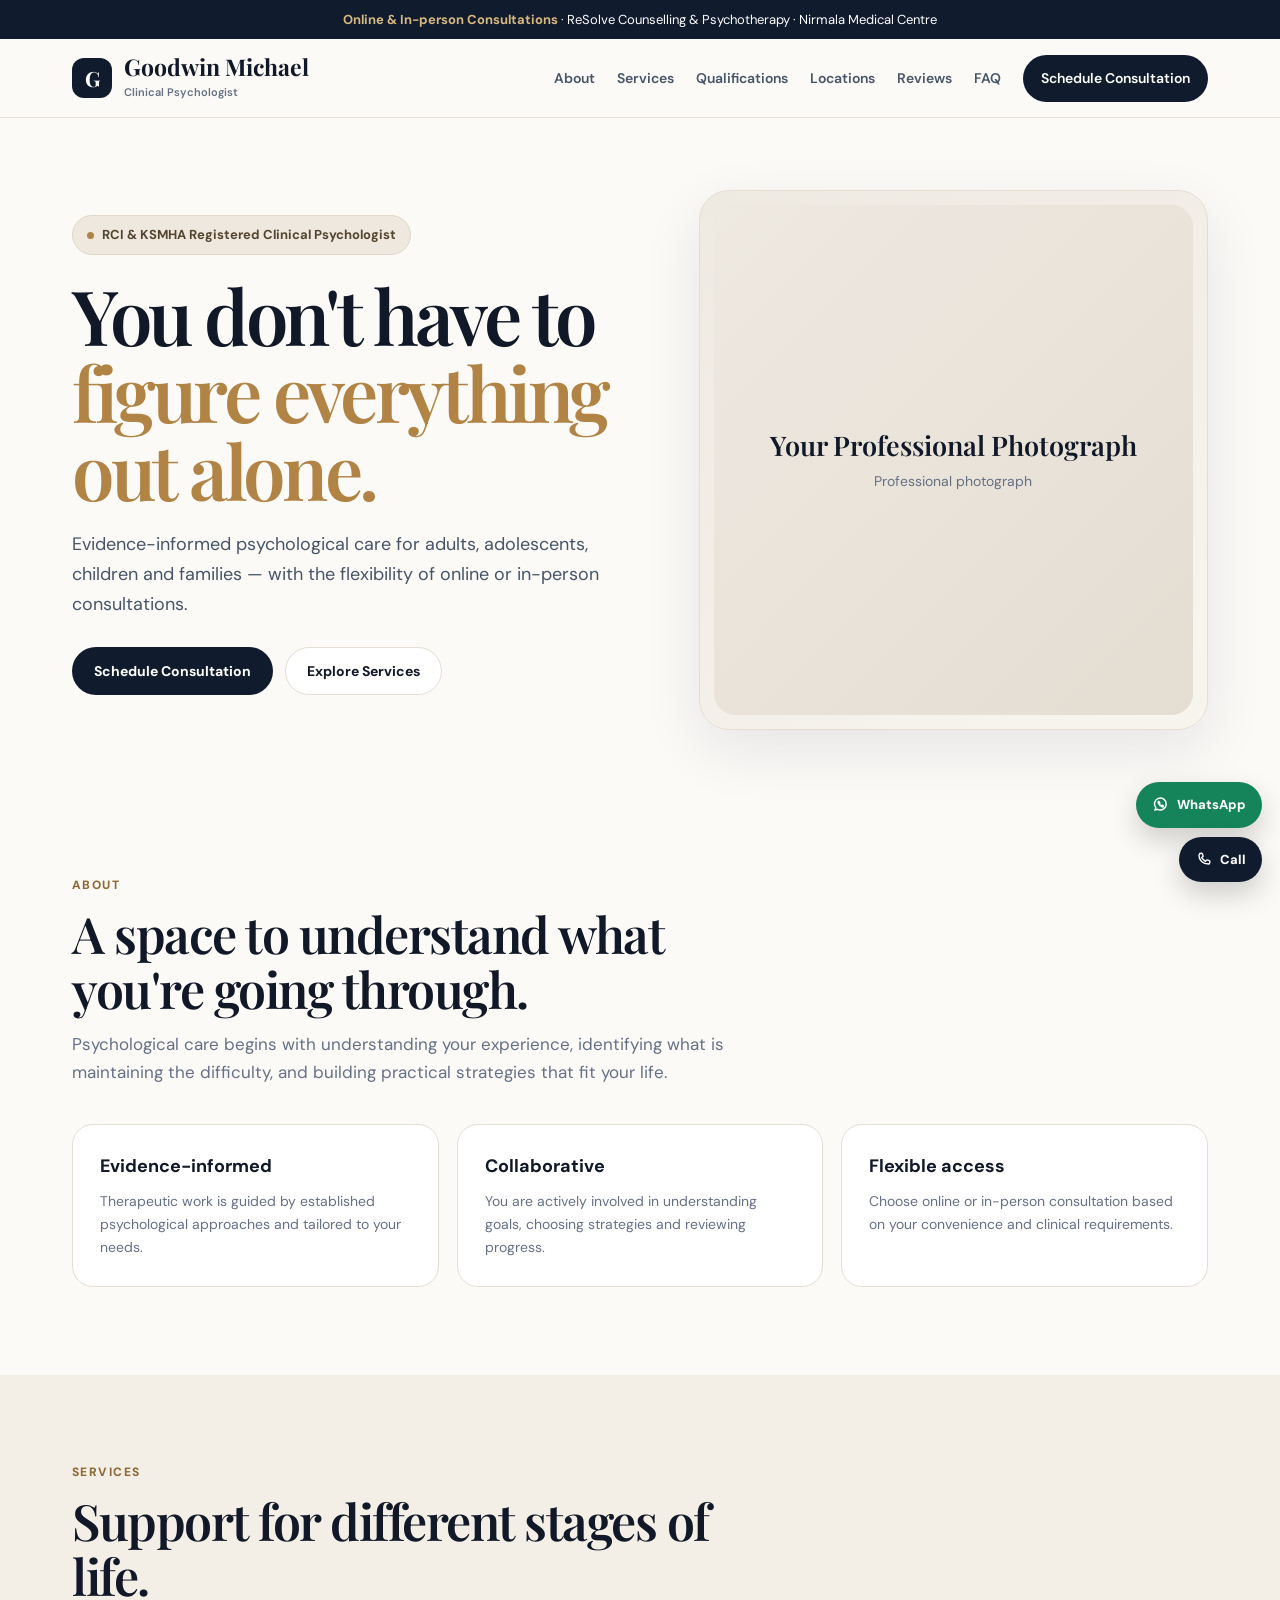
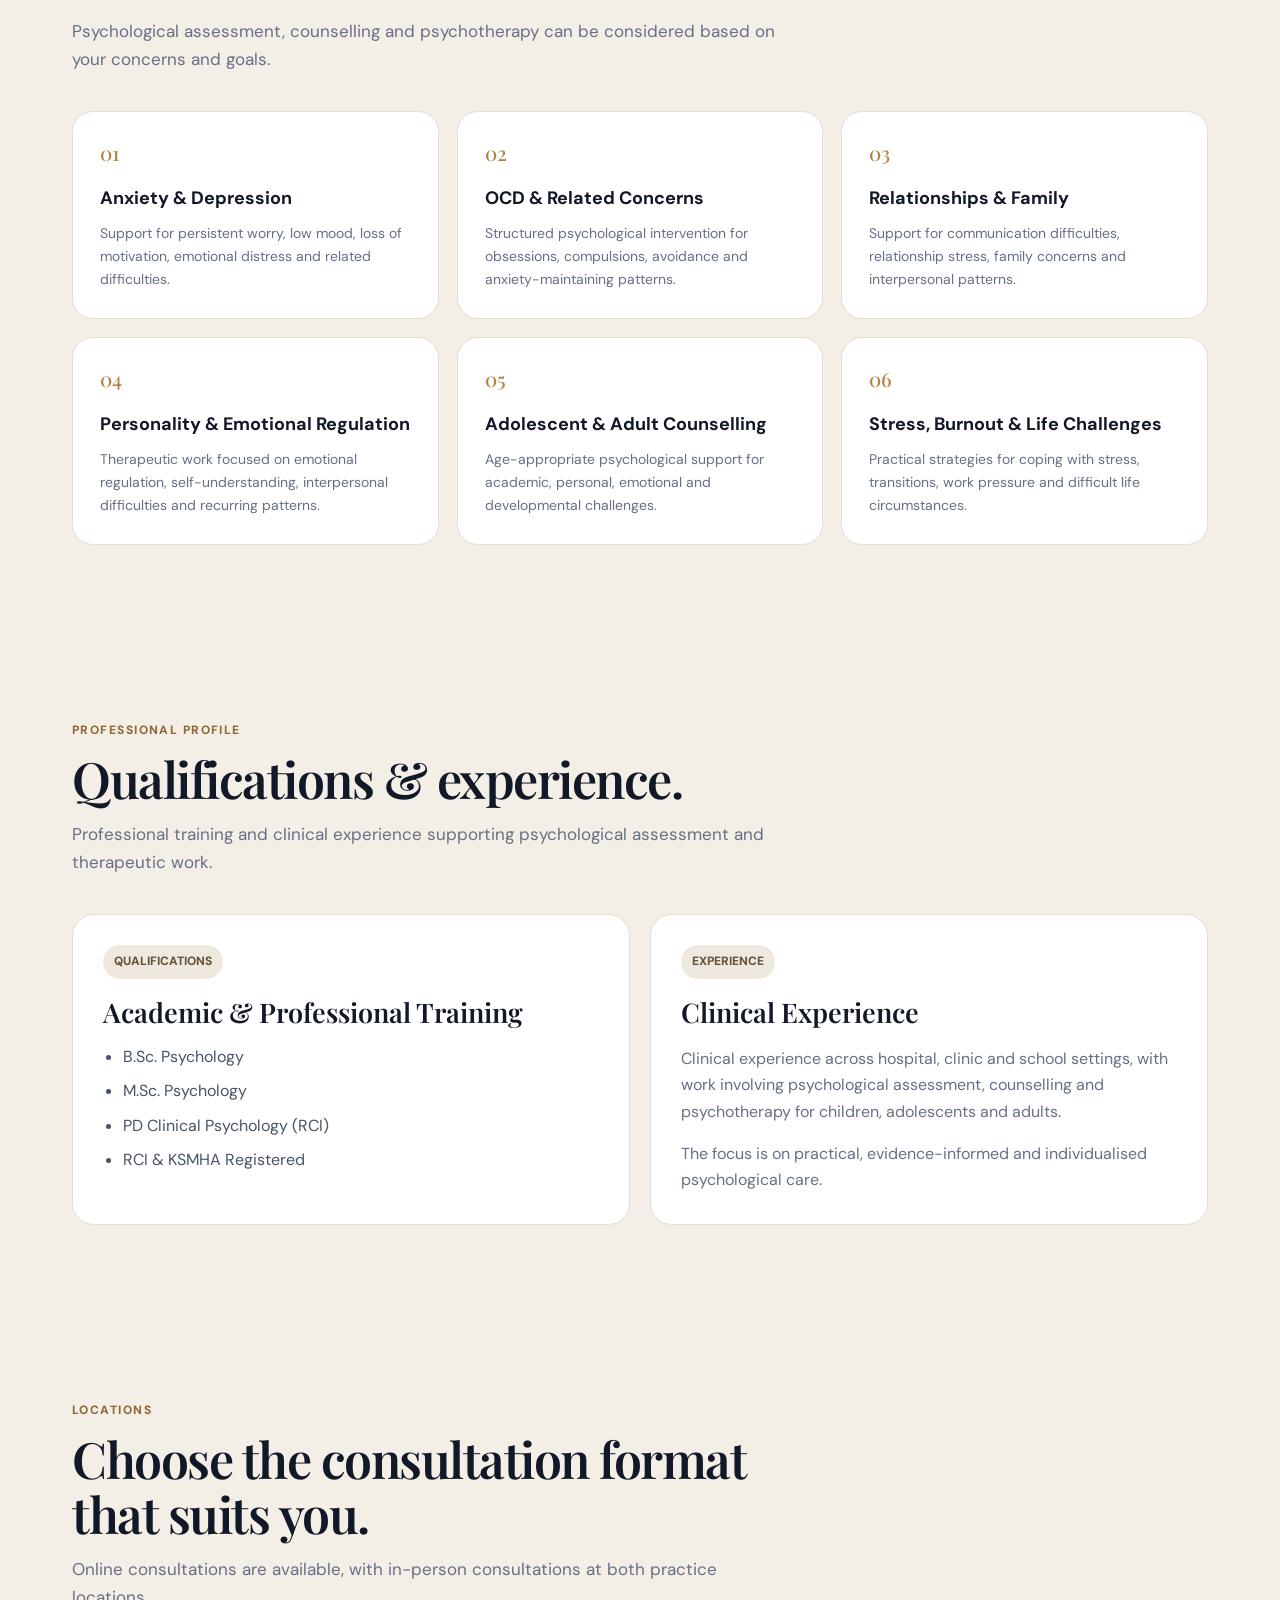
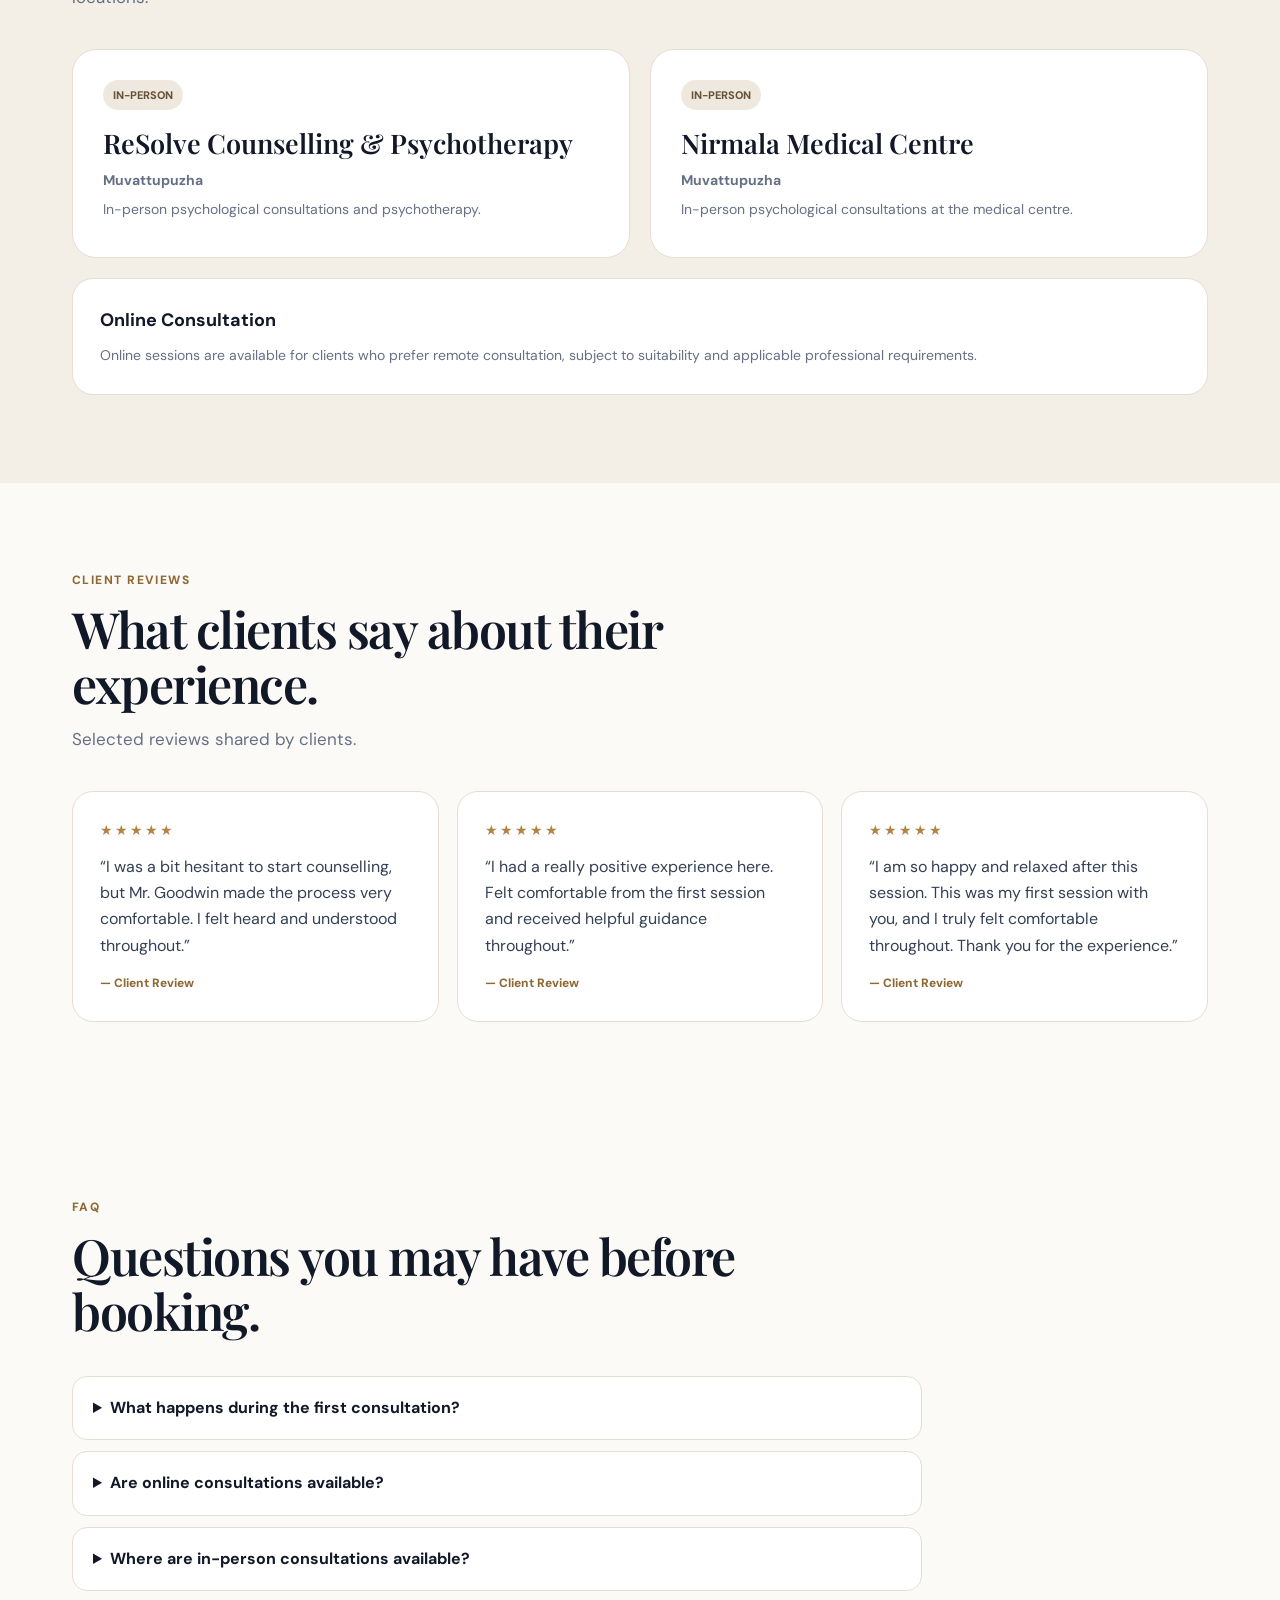
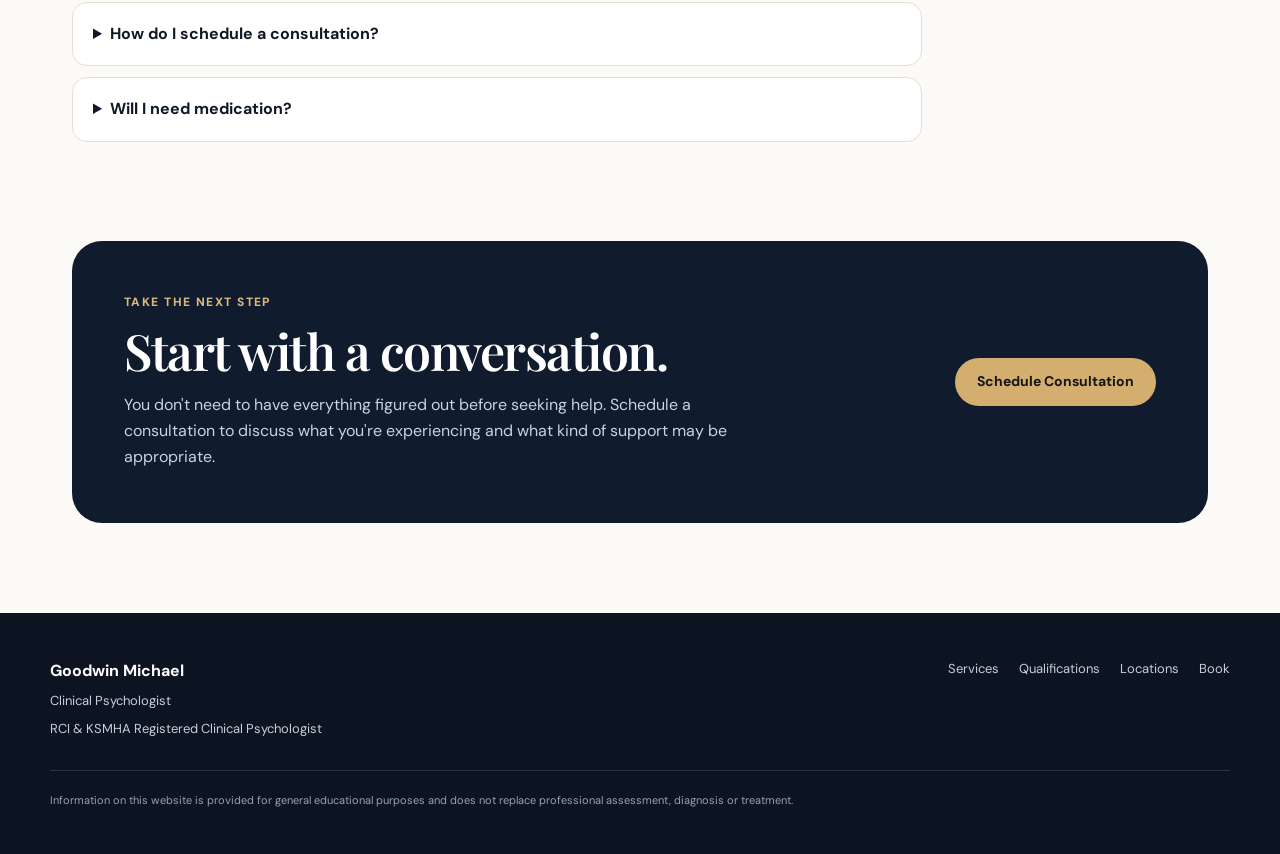
==== index.html @ 1dcb10ea "Add files via upload" ====
<!DOCTYPE html>
<html lang="en">
<head>
<meta charset="UTF-8">
<meta name="viewport" content="width=device-width, initial-scale=1.0">
<meta name="description" content="Goodwin Michael — RCI & KSMHA Registered Clinical Psychologist. Evidence-informed psychological care, counselling and psychotherapy with online and in-person consultations.">
<title>Goodwin Michael | Clinical Psychologist</title>
<link rel="preconnect" href="https://fonts.googleapis.com">
<link rel="preconnect" href="https://fonts.gstatic.com" crossorigin>
<link href="https://fonts.googleapis.com/css2?family=DM+Sans:wght@400;500;600;700&family=Playfair+Display:wght@500;600;700&display=swap" rel="stylesheet">
<style>
:root{--ink:#111827;--soft:#475467;--paper:#fbfaf7;--white:#fff;--cream:#f3eee6;--gold:#b18445;--gold2:#8f6833;--line:#e5ded4;--navy:#101b2d;--green:#16845b;--shadow:0 20px 60px rgba(17,24,39,.09)}
*{box-sizing:border-box}html{scroll-behavior:smooth}body{margin:0;background:var(--paper);color:var(--ink);font-family:"DM Sans",sans-serif;line-height:1.65}a{text-decoration:none;color:inherit}
.topline{background:var(--navy);color:#fff;text-align:center;padding:9px 18px;font-size:13px}.topline strong{color:#d8b87f}
header{position:sticky;top:0;z-index:100;background:rgba(251,250,247,.95);backdrop-filter:blur(16px);border-bottom:1px solid var(--line)}
.nav{max-width:1180px;margin:auto;min-height:78px;padding:11px 22px;display:flex;align-items:center;justify-content:space-between;gap:24px}
.brand{display:flex;align-items:center;gap:12px}.mark{width:40px;height:40px;border-radius:12px;background:var(--navy);color:#fff;display:grid;place-items:center;font:700 21px "Playfair Display"}
.brand-name{font:700 23px "Playfair Display";line-height:1.05}.brand-role{font-size:11px;color:#667085;font-weight:600;margin-top:4px}
nav{display:flex;align-items:center;gap:22px;font-size:14px;font-weight:600;color:var(--soft)}nav a:hover{color:var(--gold2)}.mobile-only{display:none}.nav-cta{background:var(--navy);color:#fff!important;padding:12px 18px;border-radius:999px}.mobile-only{display:none}.menu{display:none;border:0;background:none;font-size:27px;color:var(--navy)}
.hero{max-width:1180px;margin:auto;padding:72px 22px 58px;display:grid;grid-template-columns:1.05fr .95fr;gap:64px;align-items:center}
.eyebrow{display:inline-flex;gap:8px;align-items:center;background:#eee8df;border:1px solid #e1d7c8;border-radius:999px;padding:8px 14px;color:#55452f;font-size:13px;font-weight:700;margin-bottom:21px}.dot{width:7px;height:7px;border-radius:50%;background:var(--gold)}
h1{font:600 clamp(48px,6vw,76px)/1.02 "Playfair Display";letter-spacing:-.045em;margin:0 0 22px}h1 span{color:var(--gold)}
.hero-copy{font-size:18px;color:var(--soft);max-width:650px;margin:0 0 28px}.actions{display:flex;gap:12px;flex-wrap:wrap;margin-bottom:10px}
.btn{display:inline-flex;align-items:center;justify-content:center;min-height:48px;padding:0 21px;border-radius:999px;font-weight:700;font-size:14px;border:1px solid transparent}.primary{background:var(--navy);color:#fff}.secondary{background:#fff;border-color:var(--line)}
.photo-card{min-height:540px;border-radius:30px;background:linear-gradient(145deg,#eee9e1,#f8f5ef);border:1px solid #e4ddd3;box-shadow:var(--shadow);padding:14px}.photo-frame{height:100%;min-height:510px;border-radius:22px;overflow:hidden;background:#e8e3da;position:relative}.photo-frame img{width:100%;height:100%;object-fit:cover}.fallback{position:absolute;inset:0;display:grid;place-items:center;text-align:center;padding:35px;background:linear-gradient(135deg,#eee9e1,#e4ddd2)}.fallback strong{display:block;font:600 27px "Playfair Display";margin-bottom:7px}.fallback p{margin:0;color:#667085;font-size:14px}
.availability{background:var(--navy);color:#fff;padding:15px 22px}.availability-inner{max-width:1180px;margin:auto;display:flex;justify-content:center;gap:12px;flex-wrap:wrap;text-align:center;font-size:14px}.availability strong{color:#d9b77a}
.section{max-width:1180px;margin:auto;padding:88px 22px;scroll-margin-top:90px}.head{max-width:720px;margin-bottom:38px}.kicker{color:var(--gold2);font-weight:800;text-transform:uppercase;letter-spacing:.12em;font-size:12px;margin-bottom:10px}h2{font:600 clamp(34px,4vw,50px)/1.1 "Playfair Display";letter-spacing:-.03em;margin:0 0 14px}.lead{font-size:17px;color:#667085;margin:0}
.cards,.service-grid{display:grid;grid-template-columns:repeat(3,1fr);gap:18px}.card,.service{background:#fff;border:1px solid var(--line);border-radius:21px;padding:27px}.card h3,.service h3{margin:0 0 8px;font-size:18px}.card p,.service p{margin:0;color:#667085;font-size:14px}
.services,.qualifications,.locations{background:var(--cream)}
.service-number{font:500 20px "Playfair Display";color:var(--gold)}.service h3{margin-top:18px}
.qual-grid{display:grid;grid-template-columns:1fr 1fr;gap:20px}.qual-box{background:#fff;border:1px solid var(--line);border-radius:22px;padding:30px}.qual-box h3{font:600 27px "Playfair Display";margin:0 0 14px}.qual-list{margin:0;padding-left:20px;color:#475467}.qual-list li{margin:8px 0}.qual-highlight{display:inline-block;background:#eee8df;color:#665237;border-radius:999px;padding:7px 11px;font-size:12px;font-weight:800;margin-bottom:15px}
.location-grid{display:grid;grid-template-columns:1fr 1fr;gap:20px}.location{background:#fff;border:1px solid var(--line);border-radius:24px;padding:30px}.location-tag{display:inline-block;background:#eee8df;color:#665237;border-radius:999px;padding:6px 10px;font-size:11px;font-weight:800;margin-bottom:15px}.location h3{font:600 27px "Playfair Display";margin:0 0 8px}.location p{color:#667085;font-size:14px;margin:6px 0}
.faq{max-width:850px}details{background:#fff;border:1px solid var(--line);border-radius:15px;padding:18px 20px;margin-bottom:11px}summary{cursor:pointer;font-weight:700}details p{color:#667085;font-size:14px;margin:14px 0}
.cta{max-width:1180px;margin:0 auto 90px;padding:0 22px}.cta-box{background:var(--navy);color:#fff;border-radius:30px;padding:52px;display:flex;align-items:center;justify-content:space-between;gap:35px}.cta-box p{color:#cbd2dd;max-width:620px;margin:0}.cta-box .btn{background:#d3ae6e;color:#151515}
footer{background:#0c1422;color:#c7ced9;padding:45px 22px}.footer-inner{max-width:1180px;margin:auto;display:flex;justify-content:space-between;gap:30px}.footer-links{display:flex;gap:20px;font-size:13px}footer strong{color:#fff}footer p{font-size:13px;margin:6px 0}.disclaimer{max-width:1180px;margin:25px auto 0;padding-top:20px;border-top:1px solid rgba(255,255,255,.12);font-size:11px;color:#98a2b3}
.floating{position:fixed;right:18px;bottom:18px;z-index:150;display:flex;flex-direction:column;gap:9px;align-items:flex-end}.float-btn{display:flex;align-items:center;gap:8px;color:#fff;padding:12px 16px;border-radius:999px;font-size:13px;font-weight:800;box-shadow:0 12px 28px rgba(0,0,0,.18)}.whatsapp{background:var(--green)}.call{background:var(--navy)}.float-btn svg{width:17px;height:17px;fill:none;stroke:currentColor;stroke-width:2;stroke-linecap:round;stroke-linejoin:round}
@media(max-width:900px){.mobile-only{display:block!important}nav{display:none;position:absolute;top:70px;left:0;right:0;background:var(--paper);padding:18px 22px;border-bottom:1px solid var(--line);flex-direction:column;align-items:stretch}nav.open{display:flex}nav a{padding:10px 0}.menu{display:block}.hero{grid-template-columns:1fr;gap:35px;padding-top:50px}.cards,.service-grid{grid-template-columns:1fr 1fr}.qual-grid,.location-grid{grid-template-columns:1fr}.cta-box{padding:40px;flex-direction:column;align-items:flex-start}}
@media(max-width:600px){.nav{padding:11px 16px}.brand-name{font-size:20px}.hero{padding:38px 18px 42px}h1{font-size:48px}.hero-copy{font-size:16px}.photo-card{min-height:400px;padding:10px}.photo-frame{min-height:380px}.section{padding:65px 18px}.cards,.service-grid{grid-template-columns:1fr}.cta{padding:0 18px;margin-bottom:65px}.cta-box{padding:30px 25px}.footer-inner{display:block}.footer-links{margin-top:18px;flex-wrap:wrap}.floating{right:12px;bottom:12px}.float-btn{padding:11px 14px;min-width:118px;justify-content:center}.float-label{display:inline}}
</style>
</head>
<body>
<div class="topline"><strong>Online &amp; In-person Consultations</strong> · ReSolve Counselling &amp; Psychotherapy · Nirmala Medical Centre</div>

<header><div class="nav">
<a class="brand" href="#top"><div class="mark">G</div><div><div class="brand-name">Goodwin Michael</div><div class="brand-role">Clinical Psychologist</div></div></a>
<button class="menu" id="menuButton" aria-label="Open menu" aria-expanded="false" aria-controls="nav">☰</button>
<nav id="nav">
<a href="#about">About</a><a href="#services">Services</a><a class="mobile-only" href="cbt-tools.html">CBT Tools &amp; Resources</a><a href="#qualifications">Qualifications</a><a href="#locations">Locations</a><a href="#reviews">Reviews</a><a href="#faq">FAQ</a>
<a class="nav-cta" href="schedule-consultation.html">Schedule Consultation</a>
</nav></div></header>

<main id="top">
<section class="hero">
<div>
<div class="eyebrow"><span class="dot"></span> RCI &amp; KSMHA Registered Clinical Psychologist</div>
<h1>You don't have to <span>figure everything out alone.</span></h1>
<p class="hero-copy">Evidence-informed psychological care for adults, adolescents, children and families — with the flexibility of online or in-person consultations.</p>
<div class="actions"><a class="btn primary" href="schedule-consultation.html">Schedule Consultation</a><a class="btn secondary" href="#services">Explore Services</a></div>
</div>
<div class="photo-card"><div class="photo-frame">
<img src="profile.jpg" alt="Goodwin Michael, Clinical Psychologist" onerror="this.style.display='none';document.getElementById('fallback').style.display='grid'">
<div class="fallback" id="fallback"><div><strong>Your Professional Photograph</strong><p>Professional photograph</p></div></div>
</div></div>
</section>

<section id="about" class="section">
<div class="head"><div class="kicker">About</div><h2>A space to understand what you're going through.</h2><p class="lead">Psychological care begins with understanding your experience, identifying what is maintaining the difficulty, and building practical strategies that fit your life.</p></div>
<div class="cards"><div class="card"><h3>Evidence-informed</h3><p>Therapeutic work is guided by established psychological approaches and tailored to your needs.</p></div><div class="card"><h3>Collaborative</h3><p>You are actively involved in understanding goals, choosing strategies and reviewing progress.</p></div><div class="card"><h3>Flexible access</h3><p>Choose online or in-person consultation based on your convenience and clinical requirements.</p></div></div>
</section>

<section id="services" class="services"><div class="section">
<div class="head"><div class="kicker">Services</div><h2>Support for different stages of life.</h2><p class="lead">Psychological assessment, counselling and psychotherapy can be considered based on your concerns and goals.</p></div>
<div class="service-grid">
<div class="service"><div class="service-number">01</div><h3>Anxiety &amp; Depression</h3><p>Support for persistent worry, low mood, loss of motivation, emotional distress and related difficulties.</p></div>
<div class="service"><div class="service-number">02</div><h3>OCD &amp; Related Concerns</h3><p>Structured psychological intervention for obsessions, compulsions, avoidance and anxiety-maintaining patterns.</p></div>
<div class="service"><div class="service-number">03</div><h3>Relationships &amp; Family</h3><p>Support for communication difficulties, relationship stress, family concerns and interpersonal patterns.</p></div>
<div class="service"><div class="service-number">04</div><h3>Personality &amp; Emotional Regulation</h3><p>Therapeutic work focused on emotional regulation, self-understanding, interpersonal difficulties and recurring patterns.</p></div>
<div class="service"><div class="service-number">05</div><h3>Adolescent &amp; Adult Counselling</h3><p>Age-appropriate psychological support for academic, personal, emotional and developmental challenges.</p></div>
<div class="service"><div class="service-number">06</div><h3>Stress, Burnout &amp; Life Challenges</h3><p>Practical strategies for coping with stress, transitions, work pressure and difficult life circumstances.</p></div>
</div></div></section>

<section id="qualifications" class="qualifications"><div class="section">
<div class="head"><div class="kicker">Professional Profile</div><h2>Qualifications &amp; experience.</h2><p class="lead">Professional training and clinical experience supporting psychological assessment and therapeutic work.</p></div>
<div class="qual-grid">
<div class="qual-box"><span class="qual-highlight">QUALIFICATIONS</span><h3>Academic &amp; Professional Training</h3><ul class="qual-list"><li>B.Sc. Psychology</li><li>M.Sc. Psychology</li><li>PD Clinical Psychology (RCI)</li><li>RCI &amp; KSMHA Registered</li></ul></div>
<div class="qual-box"><span class="qual-highlight">EXPERIENCE</span><h3>Clinical Experience</h3><p style="color:#667085">Clinical experience across hospital, clinic and school settings, with work involving psychological assessment, counselling and psychotherapy for children, adolescents and adults.</p><p style="color:#667085;margin-bottom:0">The focus is on practical, evidence-informed and individualised psychological care.</p></div>
</div></div></section>

<section id="locations" class="locations"><div class="section">
<div class="head"><div class="kicker">Locations</div><h2>Choose the consultation format that suits you.</h2><p class="lead">Online consultations are available, with in-person consultations at both practice locations.</p></div>
<div class="location-grid">
<div class="location"><span class="location-tag">IN-PERSON</span><h3>ReSolve Counselling &amp; Psychotherapy</h3><p><strong>Muvattupuzha</strong></p><p>In-person psychological consultations and psychotherapy.</p></div>
<div class="location"><span class="location-tag">IN-PERSON</span><h3>Nirmala Medical Centre</h3><p><strong>Muvattupuzha</strong></p><p>In-person psychological consultations at the medical centre.</p></div>
</div>
<div class="card" style="margin-top:20px"><h3>Online Consultation</h3><p>Online sessions are available for clients who prefer remote consultation, subject to suitability and applicable professional requirements.</p></div>
</div></section>



<section id="reviews" class="section">
<div class="head"><div class="kicker">Client Reviews</div><h2>What clients say about their experience.</h2><p class="lead">Selected reviews shared by clients.</p></div>
<div class="cards">
<div class="card"><div aria-label="5 out of 5 stars" style="color:#b18445;letter-spacing:2px;font-size:14px;margin-bottom:12px">★★★★★</div><p style="font-size:16px;color:#344054">“I was a bit hesitant to start counselling, but Mr. Goodwin made the process very comfortable. I felt heard and understood throughout.”</p><p style="margin-top:15px;font-size:12px;font-weight:800;color:#8f6833">— Client Review</p></div>
<div class="card"><div aria-label="5 out of 5 stars" style="color:#b18445;letter-spacing:2px;font-size:14px;margin-bottom:12px">★★★★★</div><p style="font-size:16px;color:#344054">“I had a really positive experience here. Felt comfortable from the first session and received helpful guidance throughout.”</p><p style="margin-top:15px;font-size:12px;font-weight:800;color:#8f6833">— Client Review</p></div>
<div class="card"><div aria-label="5 out of 5 stars" style="color:#b18445;letter-spacing:2px;font-size:14px;margin-bottom:12px">★★★★★</div><p style="font-size:16px;color:#344054">“I am so happy and relaxed after this session. This was my first session with you, and I truly felt comfortable throughout. Thank you for the experience.”</p><p style="margin-top:15px;font-size:12px;font-weight:800;color:#8f6833">— Client Review</p></div>
</div>
</section>

<section id="faq" class="section"><div class="head"><div class="kicker">FAQ</div><h2>Questions you may have before booking.</h2></div><div class="faq">
<details><summary>What happens during the first consultation?</summary><p>The first consultation focuses on understanding your concerns, relevant background, current difficulties and goals, and deciding what kind of support may be appropriate.</p></details>
<details><summary>Are online consultations available?</summary><p>Yes. Online consultations are available in addition to in-person consultations, subject to suitability and applicable professional requirements.</p></details>
<details><summary>Where are in-person consultations available?</summary><p>In-person consultations are available at ReSolve Counselling &amp; Psychotherapy and Nirmala Medical Centre in Muvattupuzha.</p></details>
<details><summary>How do I schedule a consultation?</summary><p>Use the Schedule Consultation button to access the booking calendar, or contact the practice through WhatsApp or phone.</p></details>
<details><summary>Will I need medication?</summary><p>Psychologists do not prescribe medication. Where medication evaluation is clinically indicated, appropriate psychiatric consultation may be recommended.</p></details>
</div></section>

<div class="cta"><div class="cta-box"><div><div class="kicker" style="color:#d8b87f">Take the next step</div><h2>Start with a conversation.</h2><p>You don't need to have everything figured out before seeking help. Schedule a consultation to discuss what you're experiencing and what kind of support may be appropriate.</p></div><a class="btn" href="schedule-consultation.html">Schedule Consultation</a></div></div>
</main>

<footer><div class="footer-inner"><div><strong>Goodwin Michael</strong><p>Clinical Psychologist</p><p>RCI &amp; KSMHA Registered Clinical Psychologist</p></div><div class="footer-links"><a href="#services">Services</a><a class="mobile-only" href="cbt-tools.html">CBT Tools &amp; Resources</a><a href="#qualifications">Qualifications</a><a href="#locations">Locations</a><a href="schedule-consultation.html">Book</a></div></div><div class="disclaimer">Information on this website is provided for general educational purposes and does not replace professional assessment, diagnosis or treatment.</div></footer>

<div class="floating">
<a class="float-btn whatsapp" href="https://wa.me/917306687052?text=Hello%2C%20I%20would%20like%20to%20enquire%20about%20a%20consultation." target="_blank" rel="noopener" aria-label="Contact Goodwin Michael on WhatsApp"><svg viewBox="0 0 24 24" aria-hidden="true"><path d="M20 11.5a8.3 8.3 0 0 1-12.4 7.2L4 20l1.4-3.5A8.3 8.3 0 1 1 20 11.5Z"/><path d="M8.6 8.1c.2-.4.5-.4.8-.4h.5c.2 0 .4.1.5.4l.6 1.5c.1.3.1.5-.1.7l-.5.6c.6 1.1 1.5 2 2.6 2.6l.6-.5c.2-.2.4-.2.7-.1l1.5.6c.3.1.4.3.4.5v.5c0 .3 0 .6-.4.8-.4.2-1 .3-1.4.1-2.5-1-4.5-3-5.5-5.5-.2-.4-.1-1 .1-1.4Z"/></svg><span class="float-label">WhatsApp</span></a>
<a class="float-btn call" href="tel:+917306687052" aria-label="Call Goodwin Michael"><svg viewBox="0 0 24 24" aria-hidden="true"><path d="M6.6 3.5 9 3c.6-.1 1.1.2 1.3.8l1.1 3c.2.5 0 .9-.4 1.2L9.5 9.2a15.4 15.4 0 0 0 5.3 5.3l1.2-1.5c.3-.4.8-.6 1.2-.4l3 1.1c.6.2.9.7.8 1.3l-.5 2.4c-.1.6-.7 1-1.3 1C10.8 18.4 5.6 13.2 5.6 6.1c0-.6.4-1.2 1-1.3Z"/></svg><span class="float-label">Call</span></a>
</div>

<script>
const menuButton=document.getElementById("menuButton");
const nav=document.getElementById("nav");
menuButton.addEventListener("click",()=>{const open=nav.classList.toggle("open");menuButton.setAttribute("aria-expanded",String(open));menuButton.setAttribute("aria-label",open?"Close menu":"Open menu");});
nav.querySelectorAll("a").forEach(a=>a.addEventListener("click",()=>{nav.classList.remove("open");menuButton.setAttribute("aria-expanded","false");menuButton.setAttribute("aria-label","Open menu");}));
</script>
</body></html>
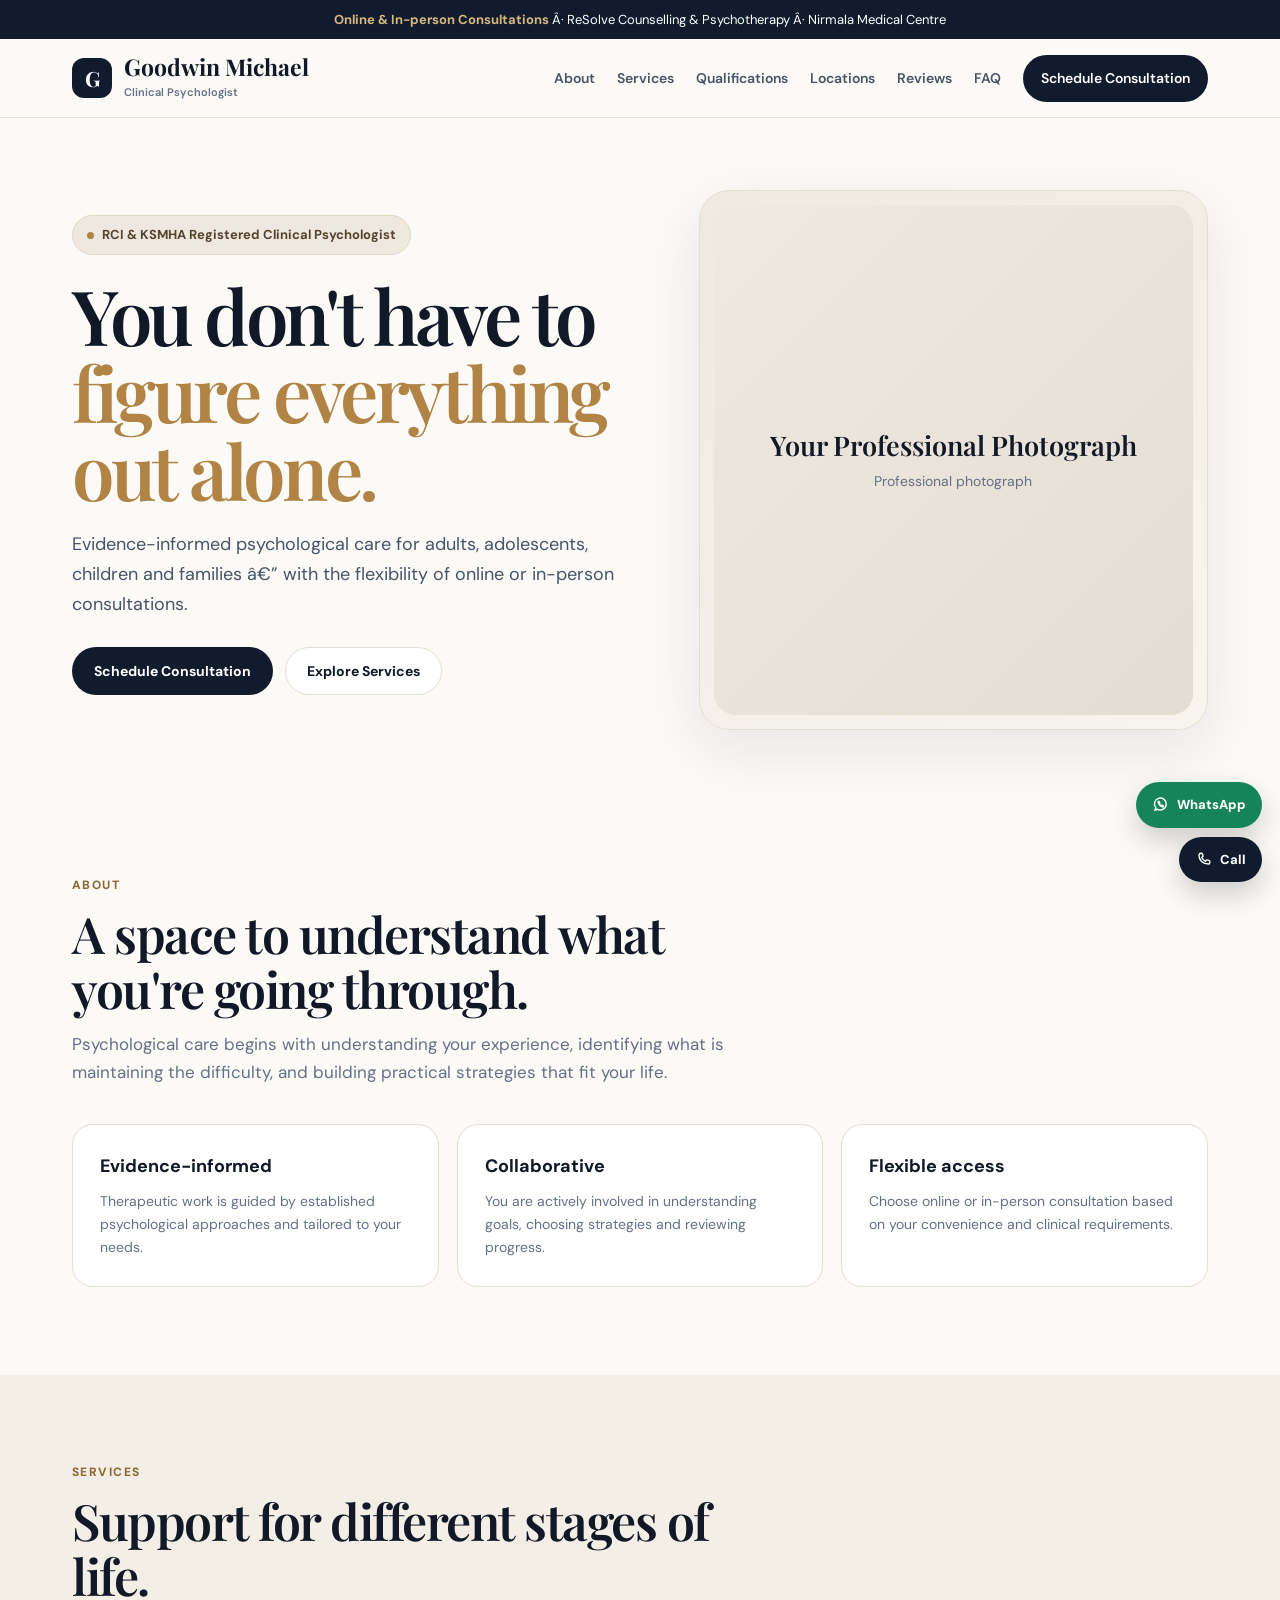
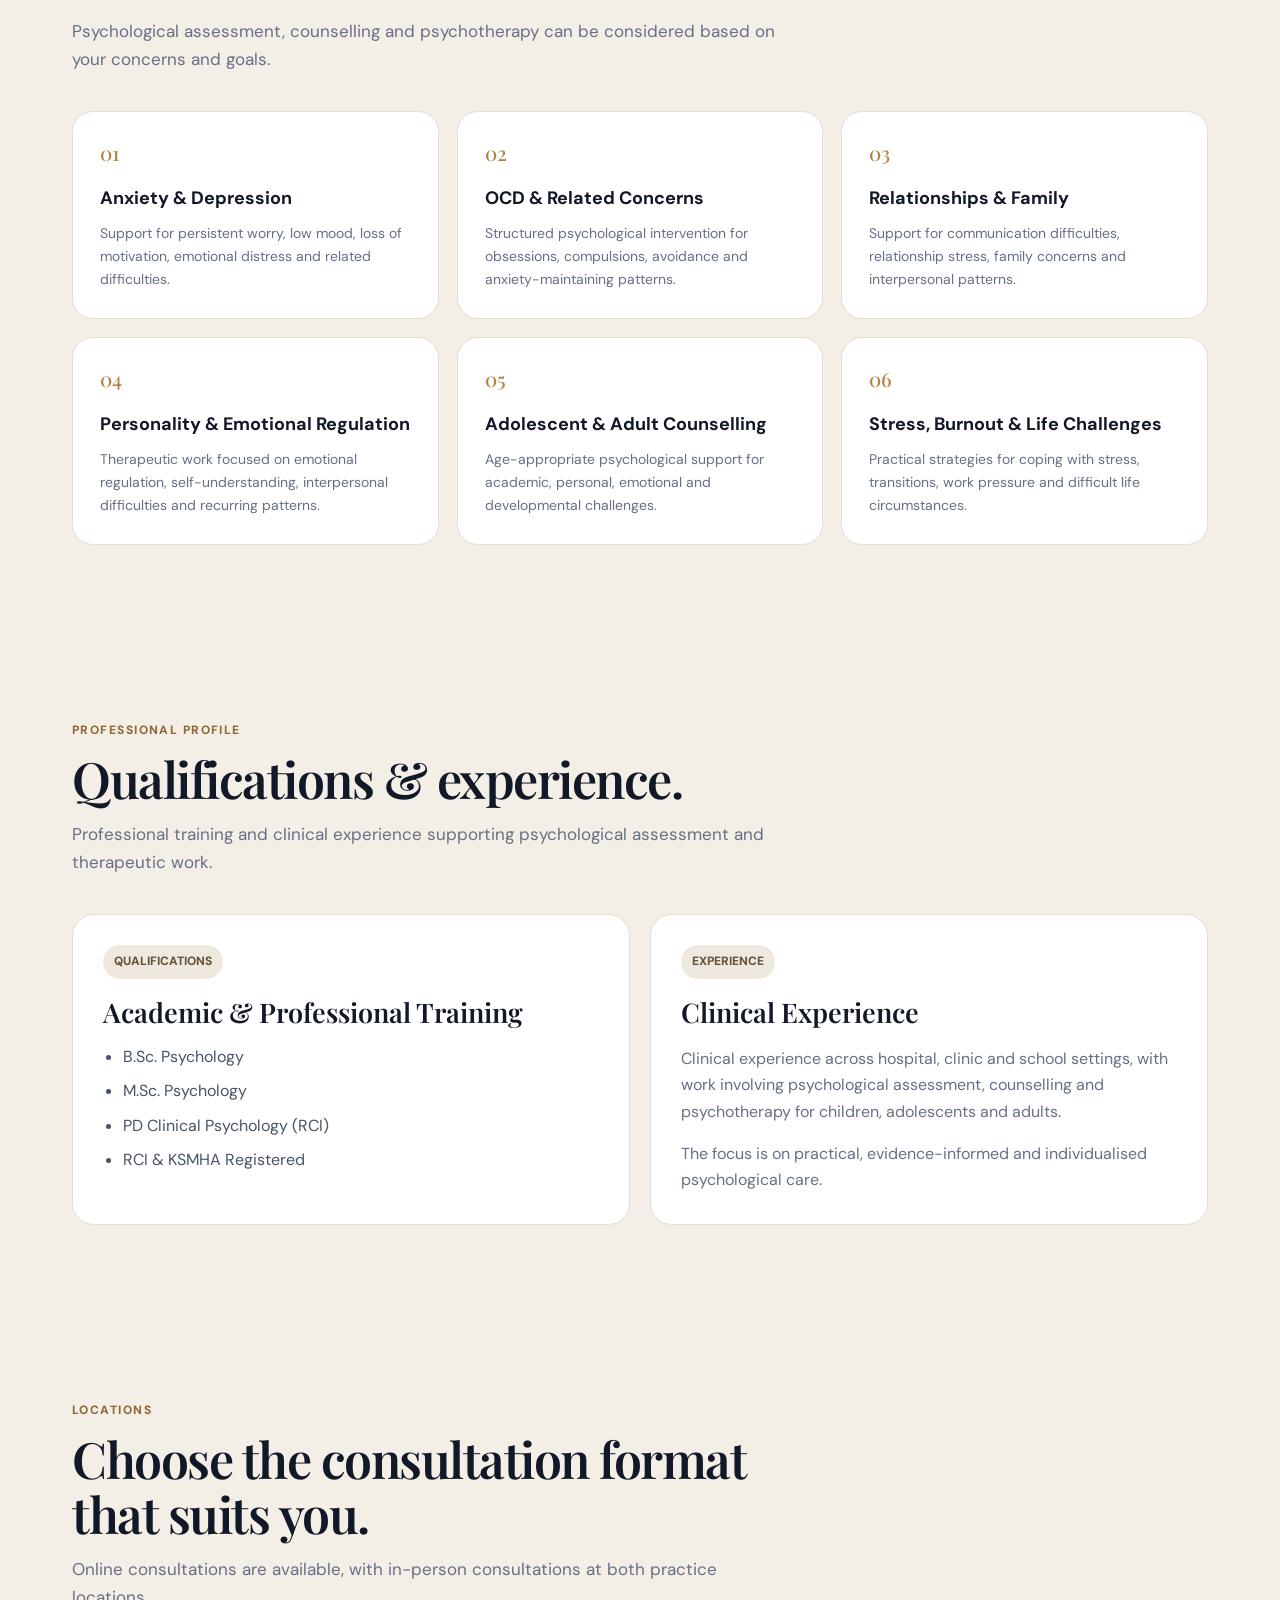
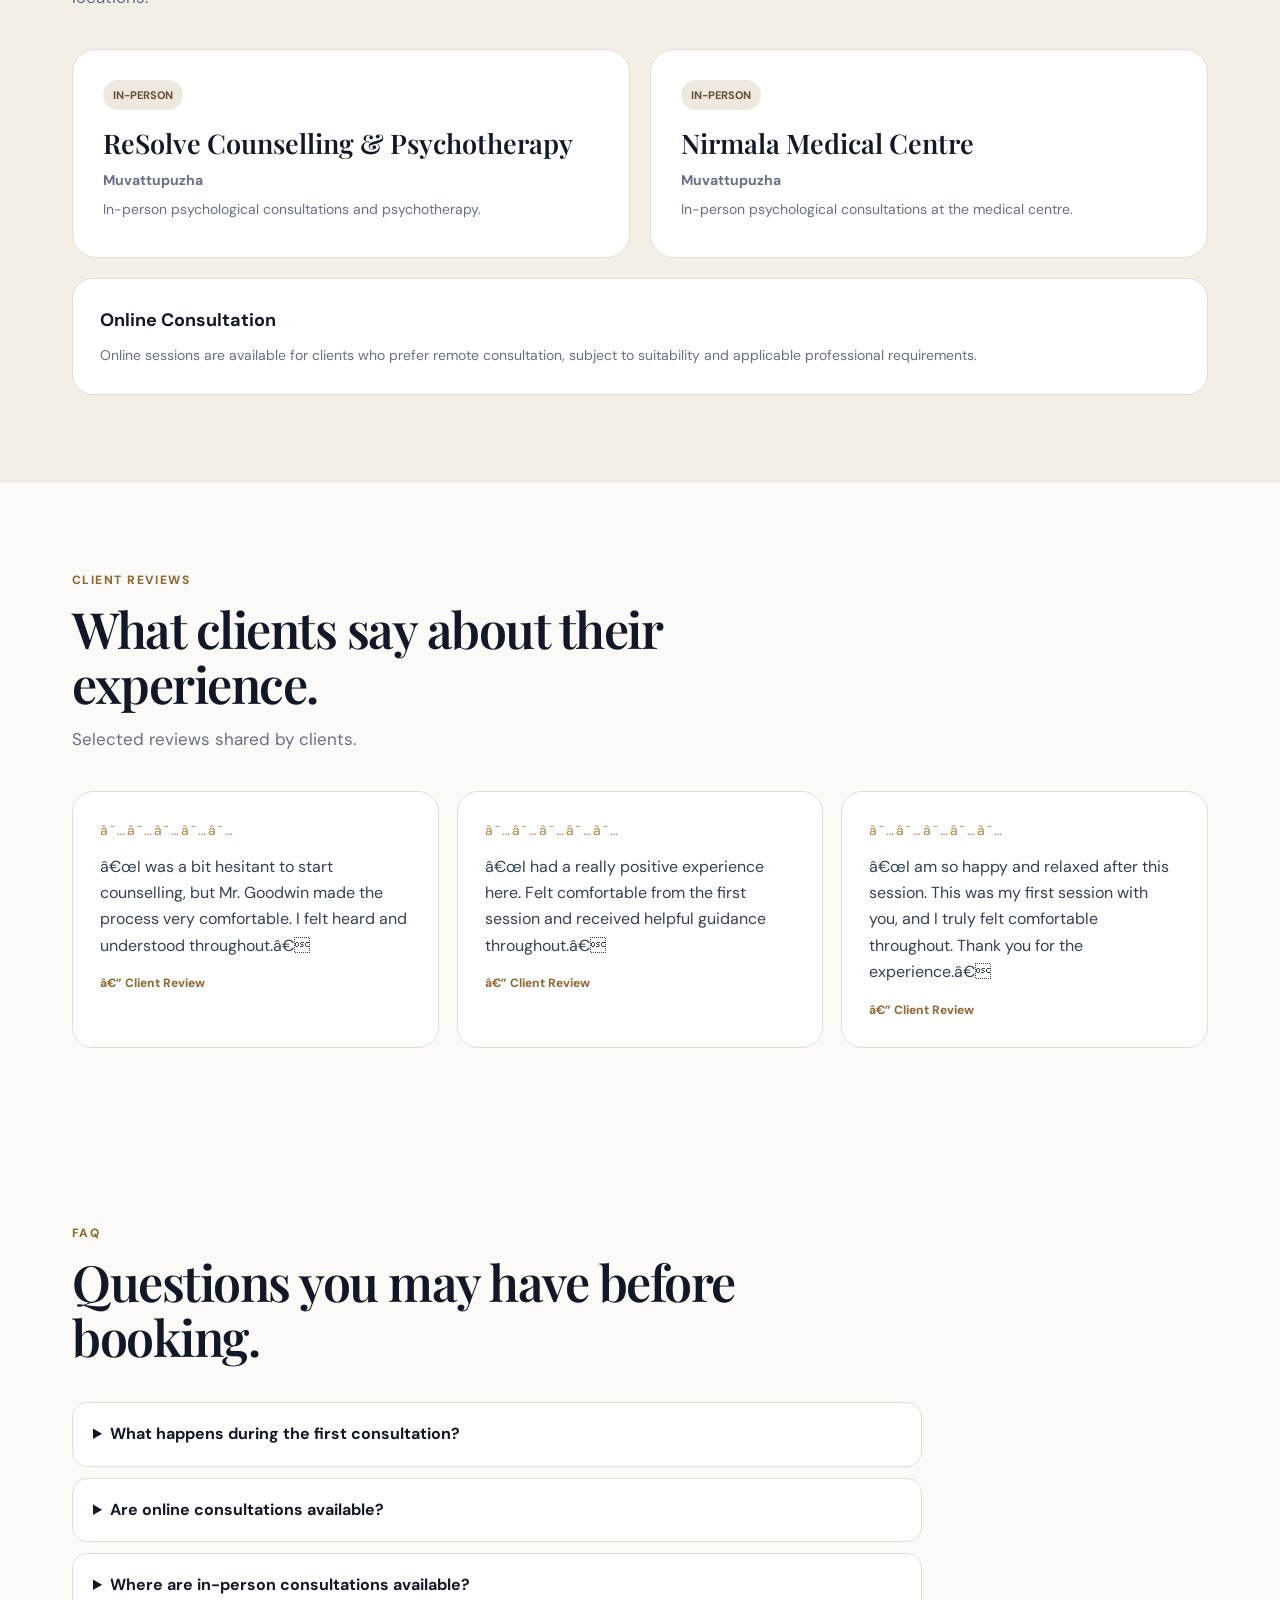
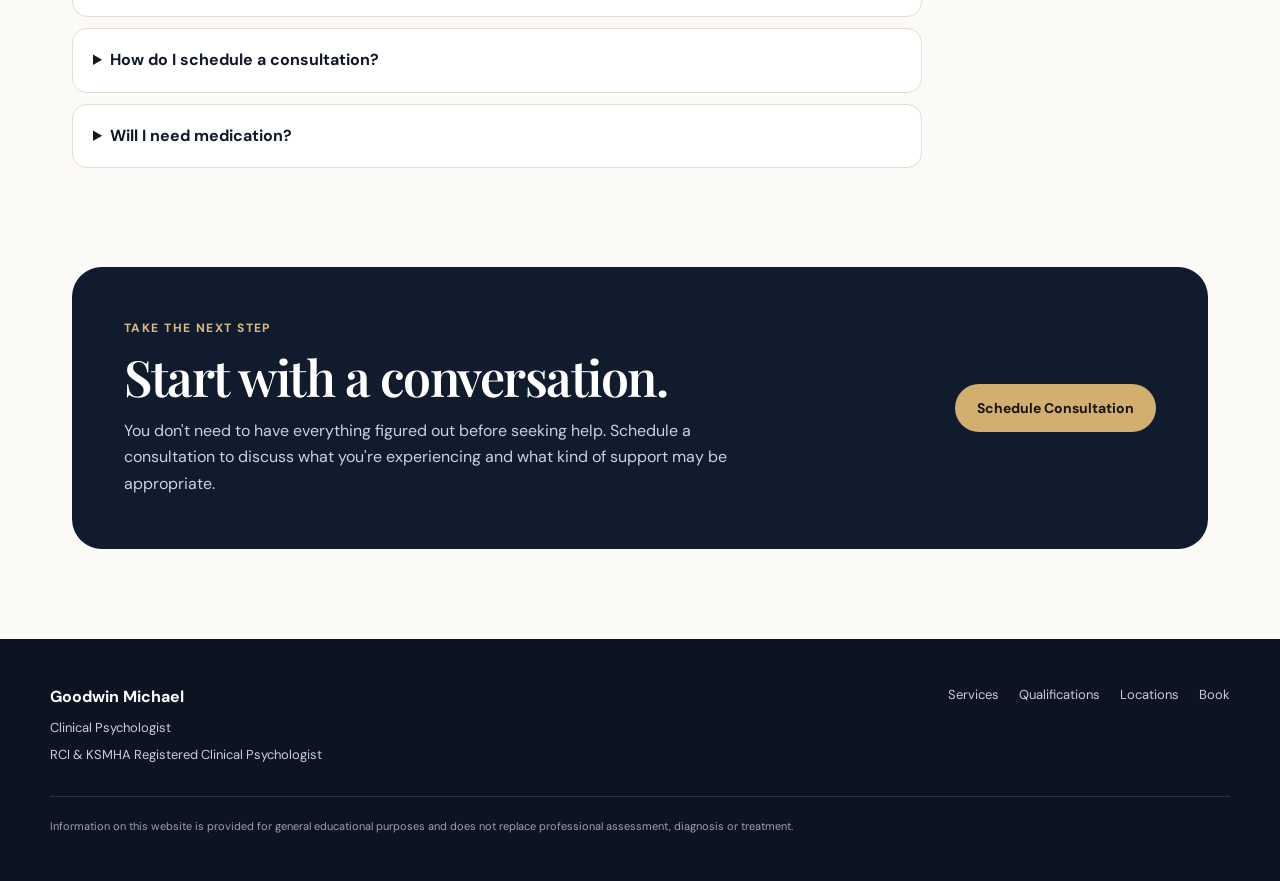
==== commit 2ee40323: "Fix photo display and tablet navigation" ====
--- a/index.html
+++ b/index.html
@@ -3,7 +3,7 @@
 <head>
 <meta charset="UTF-8">
 <meta name="viewport" content="width=device-width, initial-scale=1.0">
-<meta name="description" content="Goodwin Michael — RCI & KSMHA Registered Clinical Psychologist. Evidence-informed psychological care, counselling and psychotherapy with online and in-person consultations.">
+<meta name="description" content="Goodwin Michael â€” RCI & KSMHA Registered Clinical Psychologist. Evidence-informed psychological care, counselling and psychotherapy with online and in-person consultations.">
 <title>Goodwin Michael | Clinical Psychologist</title>
 <link rel="preconnect" href="https://fonts.googleapis.com">
 <link rel="preconnect" href="https://fonts.gstatic.com" crossorigin>
@@ -22,7 +22,7 @@
 h1{font:600 clamp(48px,6vw,76px)/1.02 "Playfair Display";letter-spacing:-.045em;margin:0 0 22px}h1 span{color:var(--gold)}
 .hero-copy{font-size:18px;color:var(--soft);max-width:650px;margin:0 0 28px}.actions{display:flex;gap:12px;flex-wrap:wrap;margin-bottom:10px}
 .btn{display:inline-flex;align-items:center;justify-content:center;min-height:48px;padding:0 21px;border-radius:999px;font-weight:700;font-size:14px;border:1px solid transparent}.primary{background:var(--navy);color:#fff}.secondary{background:#fff;border-color:var(--line)}
-.photo-card{min-height:540px;border-radius:30px;background:linear-gradient(145deg,#eee9e1,#f8f5ef);border:1px solid #e4ddd3;box-shadow:var(--shadow);padding:14px}.photo-frame{height:100%;min-height:510px;border-radius:22px;overflow:hidden;background:#e8e3da;position:relative}.photo-frame img{width:100%;height:100%;object-fit:cover}.fallback{position:absolute;inset:0;display:grid;place-items:center;text-align:center;padding:35px;background:linear-gradient(135deg,#eee9e1,#e4ddd2)}.fallback strong{display:block;font:600 27px "Playfair Display";margin-bottom:7px}.fallback p{margin:0;color:#667085;font-size:14px}
+.photo-card{min-height:540px;border-radius:30px;background:linear-gradient(145deg,#eee9e1,#f8f5ef);border:1px solid #e4ddd3;box-shadow:var(--shadow);padding:14px}.photo-frame{height:100%;min-height:510px;border-radius:22px;overflow:hidden;background:#e8e3da;position:relative}.photo-frame img{width:100%;height:100%;object-fit:cover}.fallback{position:absolute;inset:0;display:none;place-items:center;text-align:center;padding:35px;background:linear-gradient(135deg,#eee9e1,#e4ddd2)}.fallback strong{display:block;font:600 27px "Playfair Display";margin-bottom:7px}.fallback p{margin:0;color:#667085;font-size:14px}
 .availability{background:var(--navy);color:#fff;padding:15px 22px}.availability-inner{max-width:1180px;margin:auto;display:flex;justify-content:center;gap:12px;flex-wrap:wrap;text-align:center;font-size:14px}.availability strong{color:#d9b77a}
 .section{max-width:1180px;margin:auto;padding:88px 22px;scroll-margin-top:90px}.head{max-width:720px;margin-bottom:38px}.kicker{color:var(--gold2);font-weight:800;text-transform:uppercase;letter-spacing:.12em;font-size:12px;margin-bottom:10px}h2{font:600 clamp(34px,4vw,50px)/1.1 "Playfair Display";letter-spacing:-.03em;margin:0 0 14px}.lead{font-size:17px;color:#667085;margin:0}
 .cards,.service-grid{display:grid;grid-template-columns:repeat(3,1fr);gap:18px}.card,.service{background:#fff;border:1px solid var(--line);border-radius:21px;padding:27px}.card h3,.service h3{margin:0 0 8px;font-size:18px}.card p,.service p{margin:0;color:#667085;font-size:14px}
@@ -34,16 +34,16 @@
 .cta{max-width:1180px;margin:0 auto 90px;padding:0 22px}.cta-box{background:var(--navy);color:#fff;border-radius:30px;padding:52px;display:flex;align-items:center;justify-content:space-between;gap:35px}.cta-box p{color:#cbd2dd;max-width:620px;margin:0}.cta-box .btn{background:#d3ae6e;color:#151515}
 footer{background:#0c1422;color:#c7ced9;padding:45px 22px}.footer-inner{max-width:1180px;margin:auto;display:flex;justify-content:space-between;gap:30px}.footer-links{display:flex;gap:20px;font-size:13px}footer strong{color:#fff}footer p{font-size:13px;margin:6px 0}.disclaimer{max-width:1180px;margin:25px auto 0;padding-top:20px;border-top:1px solid rgba(255,255,255,.12);font-size:11px;color:#98a2b3}
 .floating{position:fixed;right:18px;bottom:18px;z-index:150;display:flex;flex-direction:column;gap:9px;align-items:flex-end}.float-btn{display:flex;align-items:center;gap:8px;color:#fff;padding:12px 16px;border-radius:999px;font-size:13px;font-weight:800;box-shadow:0 12px 28px rgba(0,0,0,.18)}.whatsapp{background:var(--green)}.call{background:var(--navy)}.float-btn svg{width:17px;height:17px;fill:none;stroke:currentColor;stroke-width:2;stroke-linecap:round;stroke-linejoin:round}
-@media(max-width:900px){.mobile-only{display:block!important}nav{display:none;position:absolute;top:70px;left:0;right:0;background:var(--paper);padding:18px 22px;border-bottom:1px solid var(--line);flex-direction:column;align-items:stretch}nav.open{display:flex}nav a{padding:10px 0}.menu{display:block}.hero{grid-template-columns:1fr;gap:35px;padding-top:50px}.cards,.service-grid{grid-template-columns:1fr 1fr}.qual-grid,.location-grid{grid-template-columns:1fr}.cta-box{padding:40px;flex-direction:column;align-items:flex-start}}
+@media(max-width:1150px){.mobile-only{display:block!important}nav{display:none;position:absolute;top:70px;left:0;right:0;background:var(--paper);padding:18px 22px;border-bottom:1px solid var(--line);flex-direction:column;align-items:stretch}nav.open{display:flex}nav a{padding:10px 0}.menu{display:block}.hero{grid-template-columns:1fr;gap:35px;padding-top:50px}.cards,.service-grid{grid-template-columns:1fr 1fr}.qual-grid,.location-grid{grid-template-columns:1fr}.cta-box{padding:40px;flex-direction:column;align-items:flex-start}}
 @media(max-width:600px){.nav{padding:11px 16px}.brand-name{font-size:20px}.hero{padding:38px 18px 42px}h1{font-size:48px}.hero-copy{font-size:16px}.photo-card{min-height:400px;padding:10px}.photo-frame{min-height:380px}.section{padding:65px 18px}.cards,.service-grid{grid-template-columns:1fr}.cta{padding:0 18px;margin-bottom:65px}.cta-box{padding:30px 25px}.footer-inner{display:block}.footer-links{margin-top:18px;flex-wrap:wrap}.floating{right:12px;bottom:12px}.float-btn{padding:11px 14px;min-width:118px;justify-content:center}.float-label{display:inline}}
 </style>
 </head>
 <body>
-<div class="topline"><strong>Online &amp; In-person Consultations</strong> · ReSolve Counselling &amp; Psychotherapy · Nirmala Medical Centre</div>
+<div class="topline"><strong>Online &amp; In-person Consultations</strong> Â· ReSolve Counselling &amp; Psychotherapy Â· Nirmala Medical Centre</div>
 
 <header><div class="nav">
 <a class="brand" href="#top"><div class="mark">G</div><div><div class="brand-name">Goodwin Michael</div><div class="brand-role">Clinical Psychologist</div></div></a>
-<button class="menu" id="menuButton" aria-label="Open menu" aria-expanded="false" aria-controls="nav">☰</button>
+<button class="menu" id="menuButton" aria-label="Open menu" aria-expanded="false" aria-controls="nav">â˜°</button>
 <nav id="nav">
 <a href="#about">About</a><a href="#services">Services</a><a class="mobile-only" href="cbt-tools.html">CBT Tools &amp; Resources</a><a href="#qualifications">Qualifications</a><a href="#locations">Locations</a><a href="#reviews">Reviews</a><a href="#faq">FAQ</a>
 <a class="nav-cta" href="schedule-consultation.html">Schedule Consultation</a>
@@ -54,7 +54,7 @@
 <div>
 <div class="eyebrow"><span class="dot"></span> RCI &amp; KSMHA Registered Clinical Psychologist</div>
 <h1>You don't have to <span>figure everything out alone.</span></h1>
-<p class="hero-copy">Evidence-informed psychological care for adults, adolescents, children and families — with the flexibility of online or in-person consultations.</p>
+<p class="hero-copy">Evidence-informed psychological care for adults, adolescents, children and families â€” with the flexibility of online or in-person consultations.</p>
 <div class="actions"><a class="btn primary" href="schedule-consultation.html">Schedule Consultation</a><a class="btn secondary" href="#services">Explore Services</a></div>
 </div>
 <div class="photo-card"><div class="photo-frame">
@@ -100,9 +100,9 @@
 <section id="reviews" class="section">
 <div class="head"><div class="kicker">Client Reviews</div><h2>What clients say about their experience.</h2><p class="lead">Selected reviews shared by clients.</p></div>
 <div class="cards">
-<div class="card"><div aria-label="5 out of 5 stars" style="color:#b18445;letter-spacing:2px;font-size:14px;margin-bottom:12px">★★★★★</div><p style="font-size:16px;color:#344054">“I was a bit hesitant to start counselling, but Mr. Goodwin made the process very comfortable. I felt heard and understood throughout.”</p><p style="margin-top:15px;font-size:12px;font-weight:800;color:#8f6833">— Client Review</p></div>
-<div class="card"><div aria-label="5 out of 5 stars" style="color:#b18445;letter-spacing:2px;font-size:14px;margin-bottom:12px">★★★★★</div><p style="font-size:16px;color:#344054">“I had a really positive experience here. Felt comfortable from the first session and received helpful guidance throughout.”</p><p style="margin-top:15px;font-size:12px;font-weight:800;color:#8f6833">— Client Review</p></div>
-<div class="card"><div aria-label="5 out of 5 stars" style="color:#b18445;letter-spacing:2px;font-size:14px;margin-bottom:12px">★★★★★</div><p style="font-size:16px;color:#344054">“I am so happy and relaxed after this session. This was my first session with you, and I truly felt comfortable throughout. Thank you for the experience.”</p><p style="margin-top:15px;font-size:12px;font-weight:800;color:#8f6833">— Client Review</p></div>
+<div class="card"><div aria-label="5 out of 5 stars" style="color:#b18445;letter-spacing:2px;font-size:14px;margin-bottom:12px">â˜…â˜…â˜…â˜…â˜…</div><p style="font-size:16px;color:#344054">â€œI was a bit hesitant to start counselling, but Mr. Goodwin made the process very comfortable. I felt heard and understood throughout.â€</p><p style="margin-top:15px;font-size:12px;font-weight:800;color:#8f6833">â€” Client Review</p></div>
+<div class="card"><div aria-label="5 out of 5 stars" style="color:#b18445;letter-spacing:2px;font-size:14px;margin-bottom:12px">â˜…â˜…â˜…â˜…â˜…</div><p style="font-size:16px;color:#344054">â€œI had a really positive experience here. Felt comfortable from the first session and received helpful guidance throughout.â€</p><p style="margin-top:15px;font-size:12px;font-weight:800;color:#8f6833">â€” Client Review</p></div>
+<div class="card"><div aria-label="5 out of 5 stars" style="color:#b18445;letter-spacing:2px;font-size:14px;margin-bottom:12px">â˜…â˜…â˜…â˜…â˜…</div><p style="font-size:16px;color:#344054">â€œI am so happy and relaxed after this session. This was my first session with you, and I truly felt comfortable throughout. Thank you for the experience.â€</p><p style="margin-top:15px;font-size:12px;font-weight:800;color:#8f6833">â€” Client Review</p></div>
 </div>
 </section>
 
@@ -130,4 +130,4 @@
 menuButton.addEventListener("click",()=>{const open=nav.classList.toggle("open");menuButton.setAttribute("aria-expanded",String(open));menuButton.setAttribute("aria-label",open?"Close menu":"Open menu");});
 nav.querySelectorAll("a").forEach(a=>a.addEventListener("click",()=>{nav.classList.remove("open");menuButton.setAttribute("aria-expanded","false");menuButton.setAttribute("aria-label","Open menu");}));
 </script>
-</body></html>+</body></html>
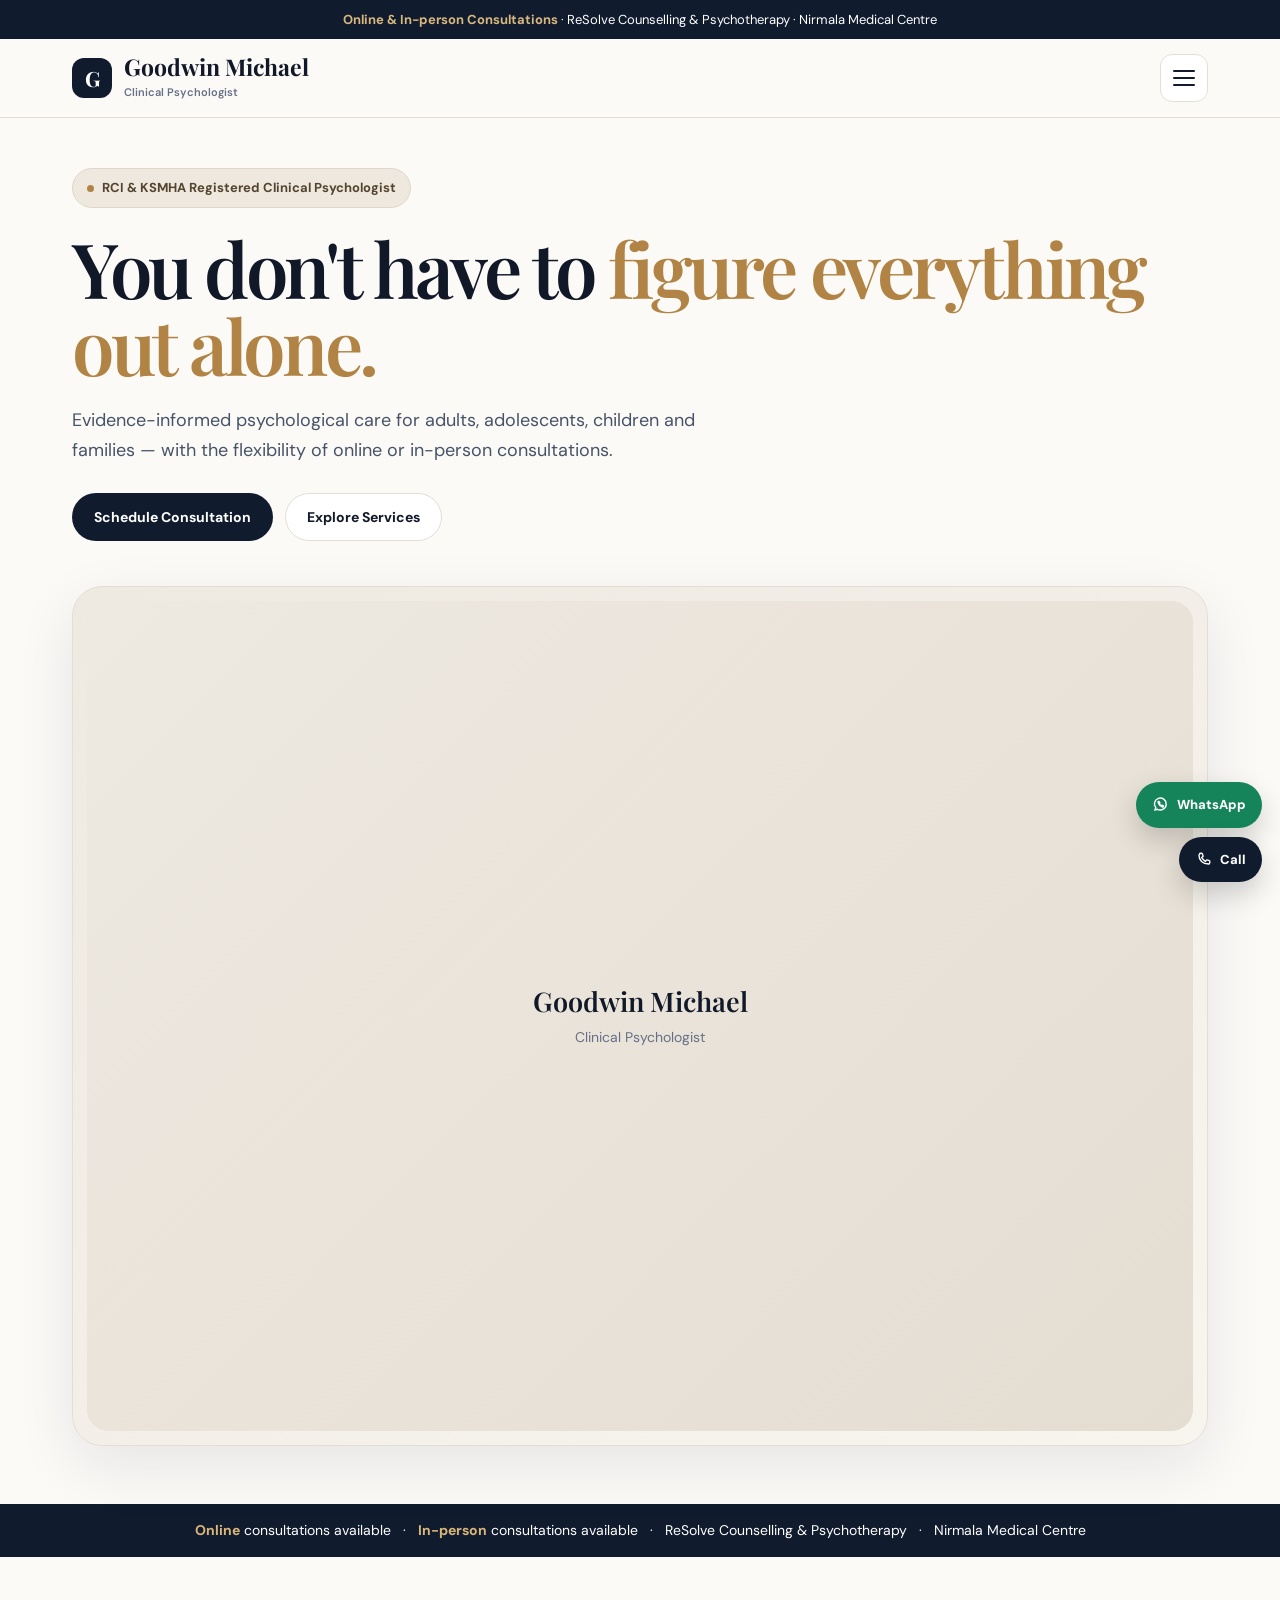
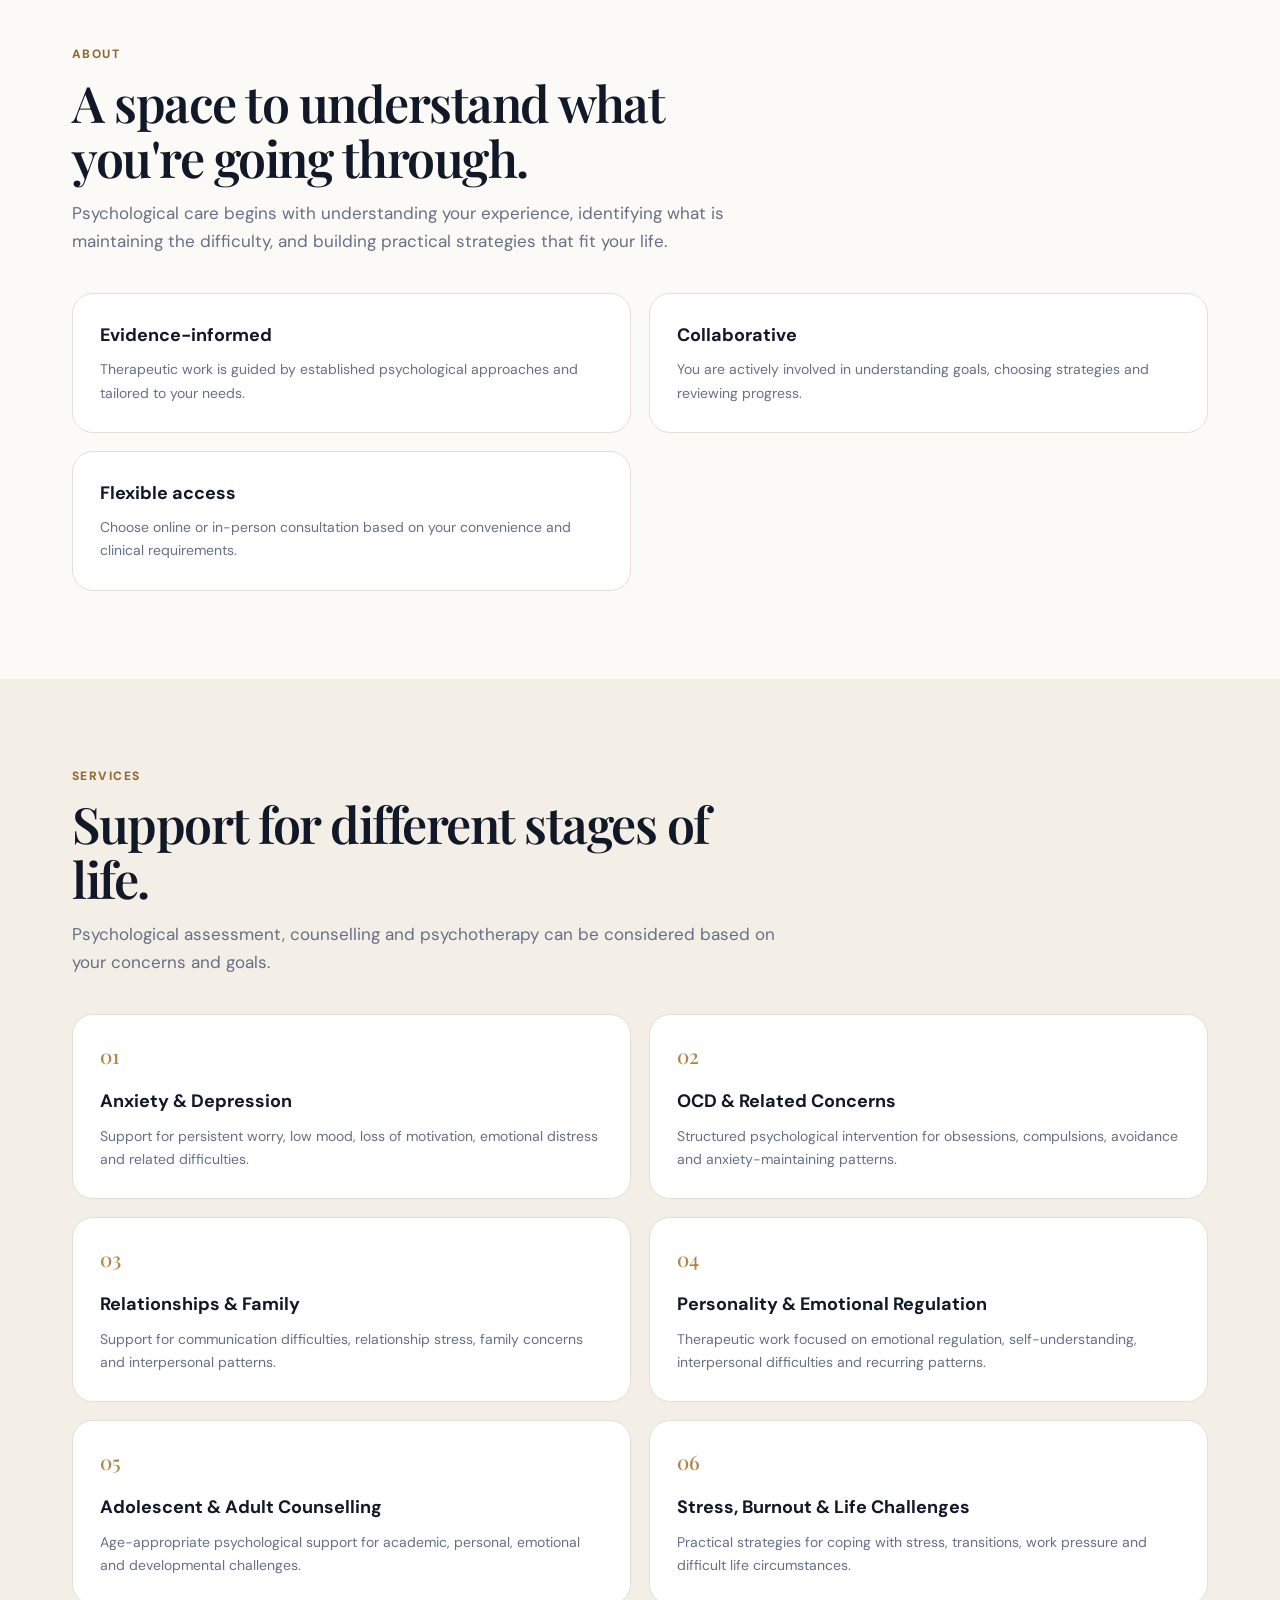
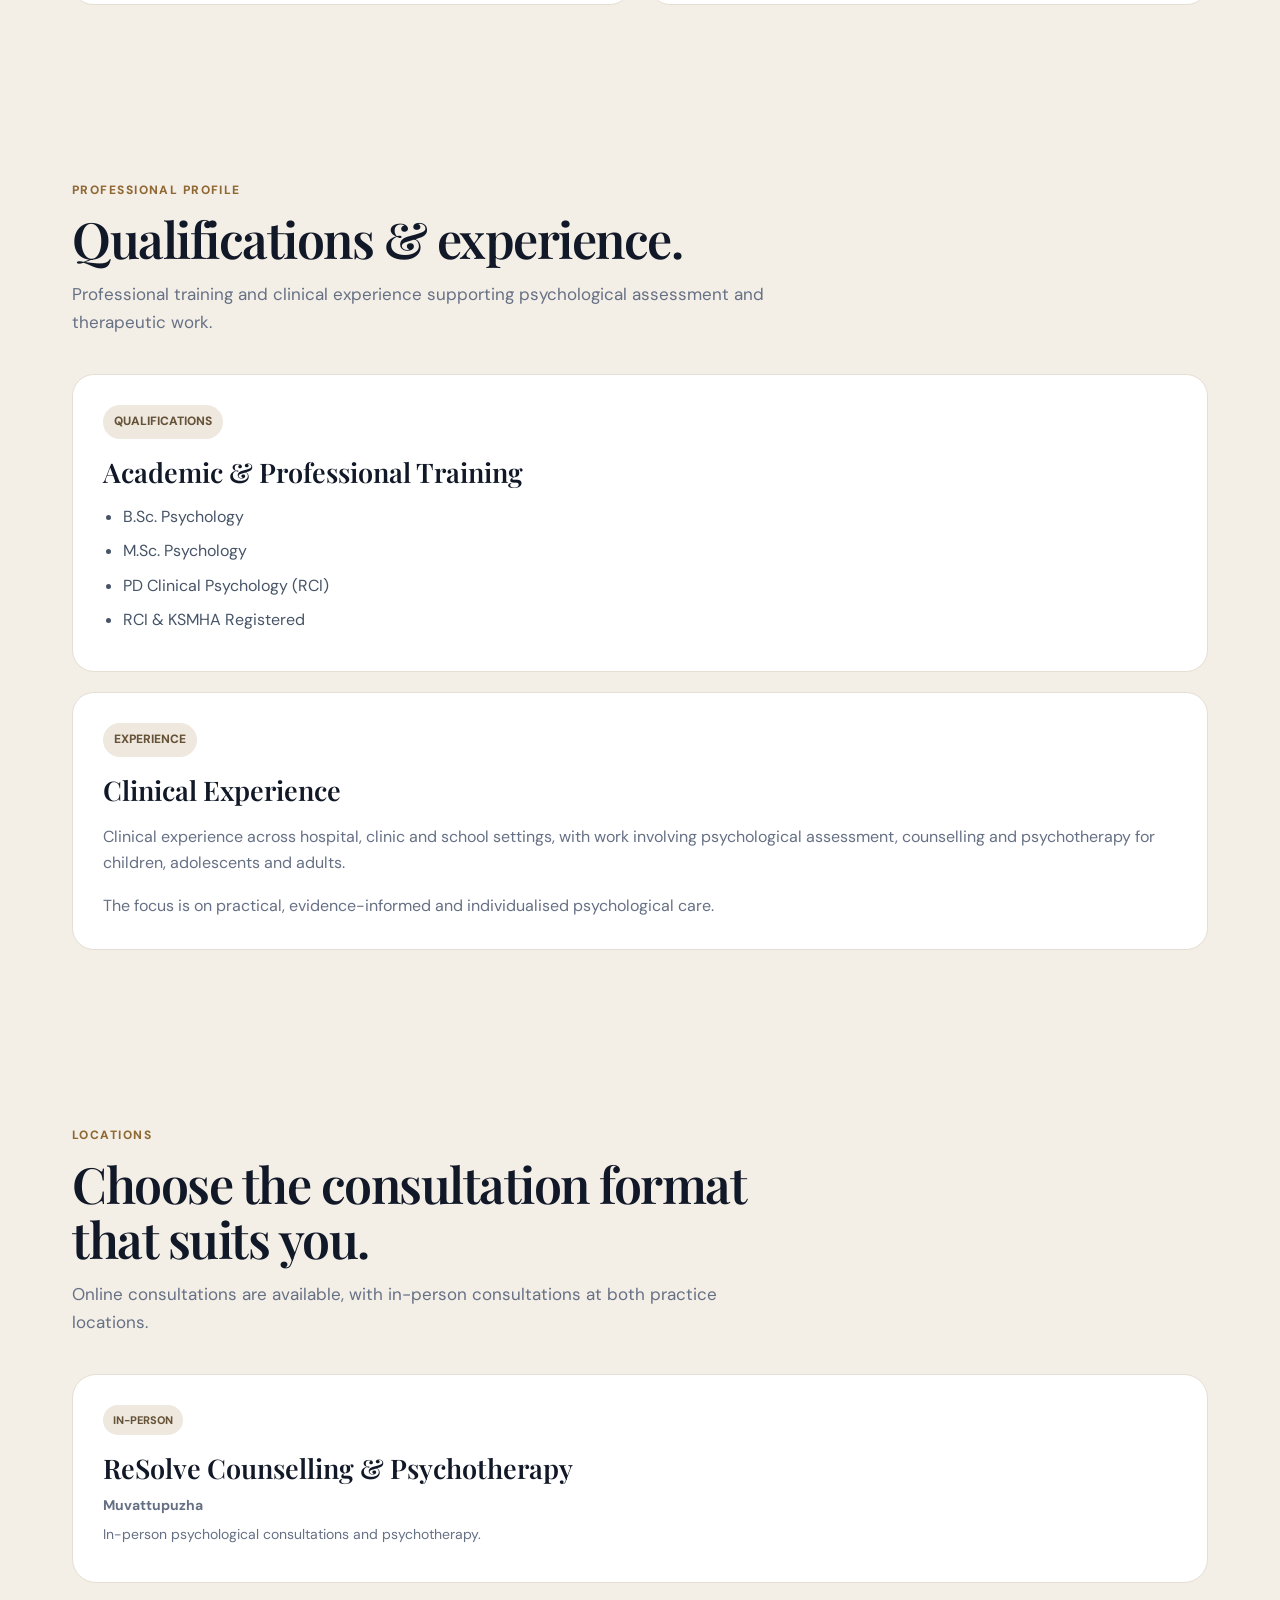
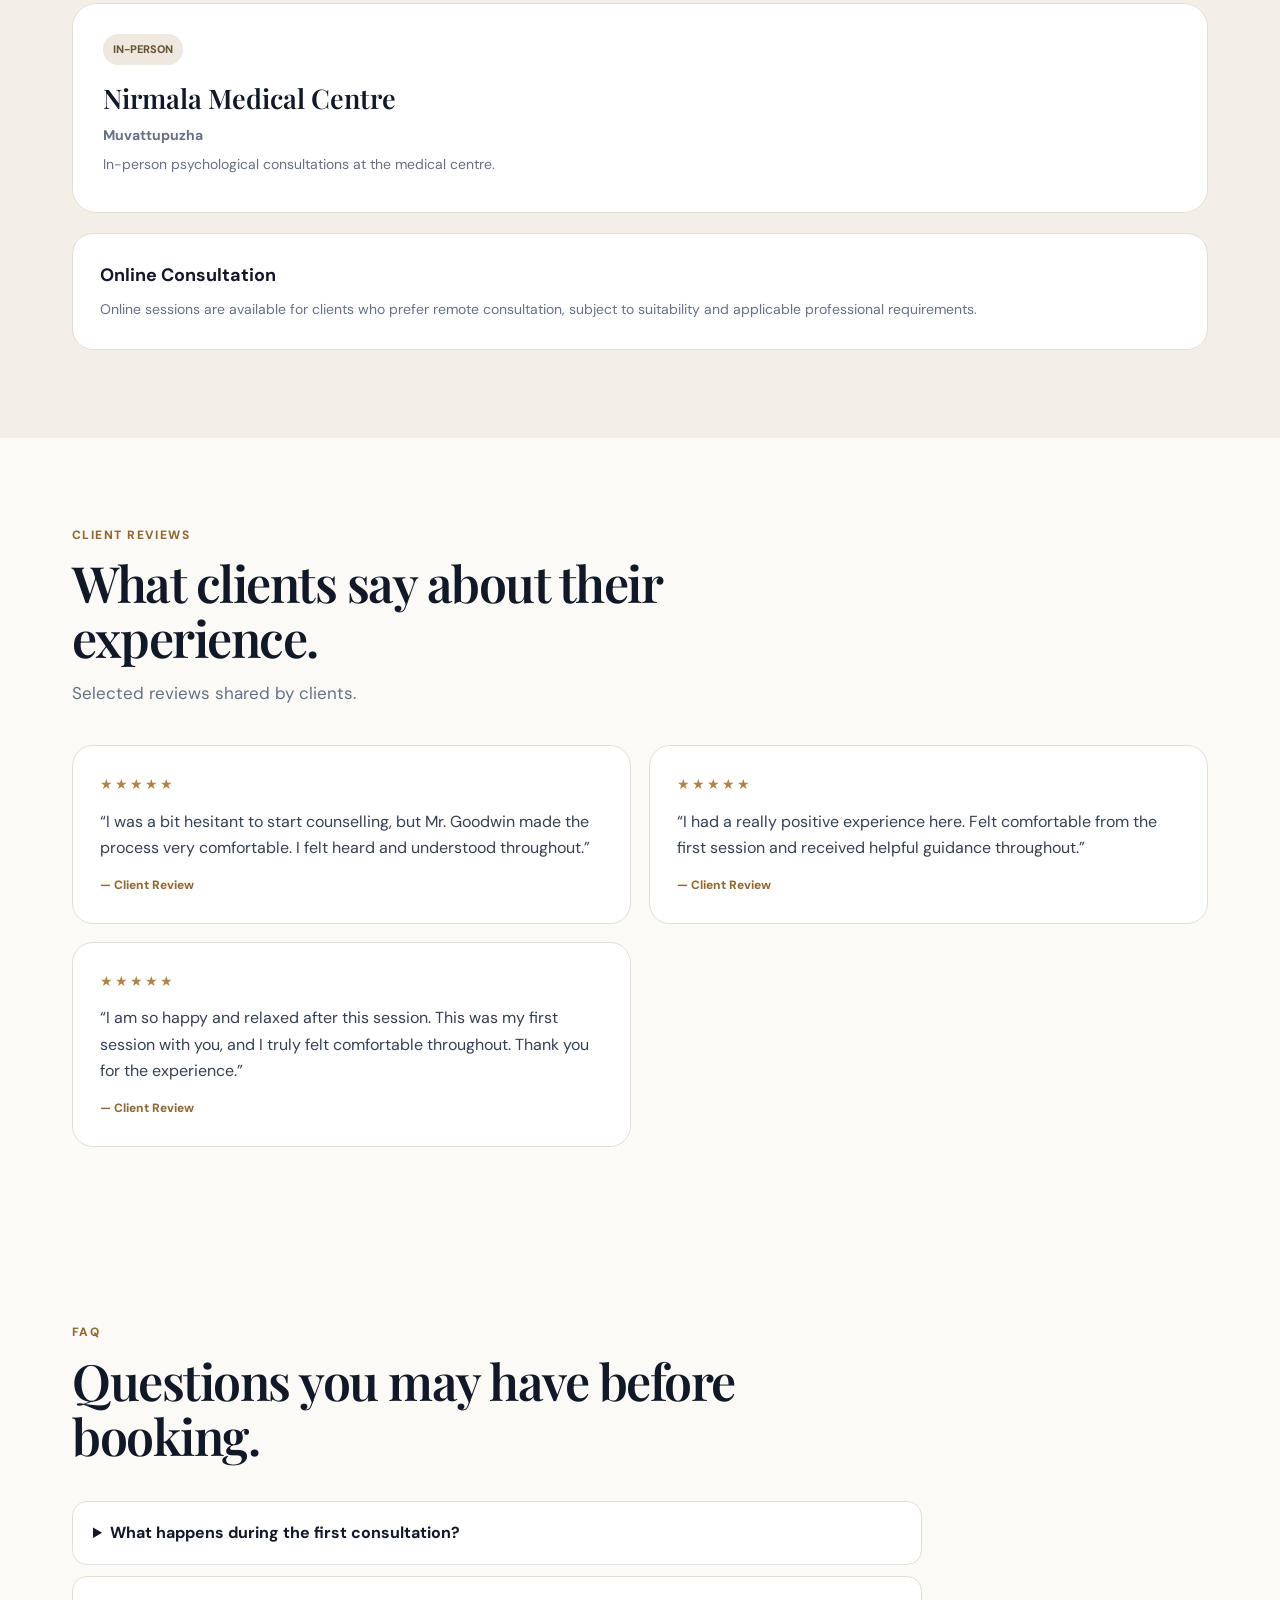
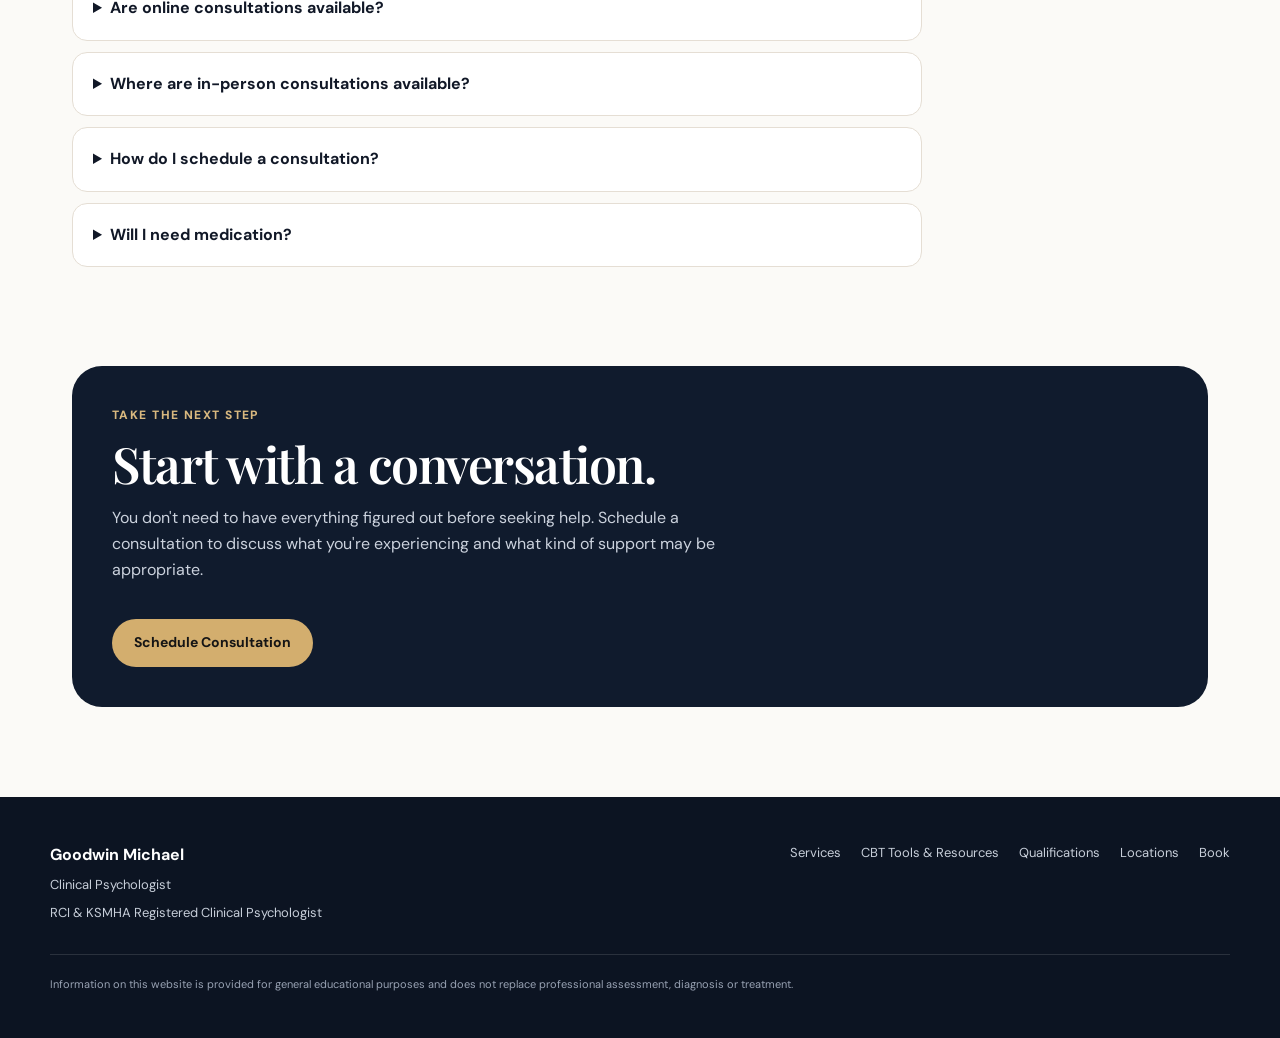
==== commit b2597542: "Fix responsive navigation and hamburger menu" ====
--- a/index.html
+++ b/index.html
@@ -3,131 +3,1573 @@
 <head>
 <meta charset="UTF-8">
 <meta name="viewport" content="width=device-width, initial-scale=1.0">
-<meta name="description" content="Goodwin Michael â€” RCI & KSMHA Registered Clinical Psychologist. Evidence-informed psychological care, counselling and psychotherapy with online and in-person consultations.">
+
+<meta name="description" content="Goodwin Michael — RCI & KSMHA Registered Clinical Psychologist. Evidence-informed psychological care, counselling and psychotherapy with online and in-person consultations.">
+
 <title>Goodwin Michael | Clinical Psychologist</title>
+
 <link rel="preconnect" href="https://fonts.googleapis.com">
 <link rel="preconnect" href="https://fonts.gstatic.com" crossorigin>
 <link href="https://fonts.googleapis.com/css2?family=DM+Sans:wght@400;500;600;700&family=Playfair+Display:wght@500;600;700&display=swap" rel="stylesheet">
+
 <style>
-:root{--ink:#111827;--soft:#475467;--paper:#fbfaf7;--white:#fff;--cream:#f3eee6;--gold:#b18445;--gold2:#8f6833;--line:#e5ded4;--navy:#101b2d;--green:#16845b;--shadow:0 20px 60px rgba(17,24,39,.09)}
-*{box-sizing:border-box}html{scroll-behavior:smooth}body{margin:0;background:var(--paper);color:var(--ink);font-family:"DM Sans",sans-serif;line-height:1.65}a{text-decoration:none;color:inherit}
-.topline{background:var(--navy);color:#fff;text-align:center;padding:9px 18px;font-size:13px}.topline strong{color:#d8b87f}
-header{position:sticky;top:0;z-index:100;background:rgba(251,250,247,.95);backdrop-filter:blur(16px);border-bottom:1px solid var(--line)}
-.nav{max-width:1180px;margin:auto;min-height:78px;padding:11px 22px;display:flex;align-items:center;justify-content:space-between;gap:24px}
-.brand{display:flex;align-items:center;gap:12px}.mark{width:40px;height:40px;border-radius:12px;background:var(--navy);color:#fff;display:grid;place-items:center;font:700 21px "Playfair Display"}
-.brand-name{font:700 23px "Playfair Display";line-height:1.05}.brand-role{font-size:11px;color:#667085;font-weight:600;margin-top:4px}
-nav{display:flex;align-items:center;gap:22px;font-size:14px;font-weight:600;color:var(--soft)}nav a:hover{color:var(--gold2)}.mobile-only{display:none}.nav-cta{background:var(--navy);color:#fff!important;padding:12px 18px;border-radius:999px}.mobile-only{display:none}.menu{display:none;border:0;background:none;font-size:27px;color:var(--navy)}
-.hero{max-width:1180px;margin:auto;padding:72px 22px 58px;display:grid;grid-template-columns:1.05fr .95fr;gap:64px;align-items:center}
-.eyebrow{display:inline-flex;gap:8px;align-items:center;background:#eee8df;border:1px solid #e1d7c8;border-radius:999px;padding:8px 14px;color:#55452f;font-size:13px;font-weight:700;margin-bottom:21px}.dot{width:7px;height:7px;border-radius:50%;background:var(--gold)}
-h1{font:600 clamp(48px,6vw,76px)/1.02 "Playfair Display";letter-spacing:-.045em;margin:0 0 22px}h1 span{color:var(--gold)}
-.hero-copy{font-size:18px;color:var(--soft);max-width:650px;margin:0 0 28px}.actions{display:flex;gap:12px;flex-wrap:wrap;margin-bottom:10px}
-.btn{display:inline-flex;align-items:center;justify-content:center;min-height:48px;padding:0 21px;border-radius:999px;font-weight:700;font-size:14px;border:1px solid transparent}.primary{background:var(--navy);color:#fff}.secondary{background:#fff;border-color:var(--line)}
-.photo-card{min-height:540px;border-radius:30px;background:linear-gradient(145deg,#eee9e1,#f8f5ef);border:1px solid #e4ddd3;box-shadow:var(--shadow);padding:14px}.photo-frame{height:100%;min-height:510px;border-radius:22px;overflow:hidden;background:#e8e3da;position:relative}.photo-frame img{width:100%;height:100%;object-fit:cover}.fallback{position:absolute;inset:0;display:none;place-items:center;text-align:center;padding:35px;background:linear-gradient(135deg,#eee9e1,#e4ddd2)}.fallback strong{display:block;font:600 27px "Playfair Display";margin-bottom:7px}.fallback p{margin:0;color:#667085;font-size:14px}
-.availability{background:var(--navy);color:#fff;padding:15px 22px}.availability-inner{max-width:1180px;margin:auto;display:flex;justify-content:center;gap:12px;flex-wrap:wrap;text-align:center;font-size:14px}.availability strong{color:#d9b77a}
-.section{max-width:1180px;margin:auto;padding:88px 22px;scroll-margin-top:90px}.head{max-width:720px;margin-bottom:38px}.kicker{color:var(--gold2);font-weight:800;text-transform:uppercase;letter-spacing:.12em;font-size:12px;margin-bottom:10px}h2{font:600 clamp(34px,4vw,50px)/1.1 "Playfair Display";letter-spacing:-.03em;margin:0 0 14px}.lead{font-size:17px;color:#667085;margin:0}
-.cards,.service-grid{display:grid;grid-template-columns:repeat(3,1fr);gap:18px}.card,.service{background:#fff;border:1px solid var(--line);border-radius:21px;padding:27px}.card h3,.service h3{margin:0 0 8px;font-size:18px}.card p,.service p{margin:0;color:#667085;font-size:14px}
-.services,.qualifications,.locations{background:var(--cream)}
-.service-number{font:500 20px "Playfair Display";color:var(--gold)}.service h3{margin-top:18px}
-.qual-grid{display:grid;grid-template-columns:1fr 1fr;gap:20px}.qual-box{background:#fff;border:1px solid var(--line);border-radius:22px;padding:30px}.qual-box h3{font:600 27px "Playfair Display";margin:0 0 14px}.qual-list{margin:0;padding-left:20px;color:#475467}.qual-list li{margin:8px 0}.qual-highlight{display:inline-block;background:#eee8df;color:#665237;border-radius:999px;padding:7px 11px;font-size:12px;font-weight:800;margin-bottom:15px}
-.location-grid{display:grid;grid-template-columns:1fr 1fr;gap:20px}.location{background:#fff;border:1px solid var(--line);border-radius:24px;padding:30px}.location-tag{display:inline-block;background:#eee8df;color:#665237;border-radius:999px;padding:6px 10px;font-size:11px;font-weight:800;margin-bottom:15px}.location h3{font:600 27px "Playfair Display";margin:0 0 8px}.location p{color:#667085;font-size:14px;margin:6px 0}
-.faq{max-width:850px}details{background:#fff;border:1px solid var(--line);border-radius:15px;padding:18px 20px;margin-bottom:11px}summary{cursor:pointer;font-weight:700}details p{color:#667085;font-size:14px;margin:14px 0}
-.cta{max-width:1180px;margin:0 auto 90px;padding:0 22px}.cta-box{background:var(--navy);color:#fff;border-radius:30px;padding:52px;display:flex;align-items:center;justify-content:space-between;gap:35px}.cta-box p{color:#cbd2dd;max-width:620px;margin:0}.cta-box .btn{background:#d3ae6e;color:#151515}
-footer{background:#0c1422;color:#c7ced9;padding:45px 22px}.footer-inner{max-width:1180px;margin:auto;display:flex;justify-content:space-between;gap:30px}.footer-links{display:flex;gap:20px;font-size:13px}footer strong{color:#fff}footer p{font-size:13px;margin:6px 0}.disclaimer{max-width:1180px;margin:25px auto 0;padding-top:20px;border-top:1px solid rgba(255,255,255,.12);font-size:11px;color:#98a2b3}
-.floating{position:fixed;right:18px;bottom:18px;z-index:150;display:flex;flex-direction:column;gap:9px;align-items:flex-end}.float-btn{display:flex;align-items:center;gap:8px;color:#fff;padding:12px 16px;border-radius:999px;font-size:13px;font-weight:800;box-shadow:0 12px 28px rgba(0,0,0,.18)}.whatsapp{background:var(--green)}.call{background:var(--navy)}.float-btn svg{width:17px;height:17px;fill:none;stroke:currentColor;stroke-width:2;stroke-linecap:round;stroke-linejoin:round}
-@media(max-width:1150px){.mobile-only{display:block!important}nav{display:none;position:absolute;top:70px;left:0;right:0;background:var(--paper);padding:18px 22px;border-bottom:1px solid var(--line);flex-direction:column;align-items:stretch}nav.open{display:flex}nav a{padding:10px 0}.menu{display:block}.hero{grid-template-columns:1fr;gap:35px;padding-top:50px}.cards,.service-grid{grid-template-columns:1fr 1fr}.qual-grid,.location-grid{grid-template-columns:1fr}.cta-box{padding:40px;flex-direction:column;align-items:flex-start}}
-@media(max-width:600px){.nav{padding:11px 16px}.brand-name{font-size:20px}.hero{padding:38px 18px 42px}h1{font-size:48px}.hero-copy{font-size:16px}.photo-card{min-height:400px;padding:10px}.photo-frame{min-height:380px}.section{padding:65px 18px}.cards,.service-grid{grid-template-columns:1fr}.cta{padding:0 18px;margin-bottom:65px}.cta-box{padding:30px 25px}.footer-inner{display:block}.footer-links{margin-top:18px;flex-wrap:wrap}.floating{right:12px;bottom:12px}.float-btn{padding:11px 14px;min-width:118px;justify-content:center}.float-label{display:inline}}
+:root{
+  --ink:#111827;
+  --soft:#475467;
+  --paper:#fbfaf7;
+  --white:#ffffff;
+  --cream:#f3eee6;
+  --gold:#b18445;
+  --gold2:#8f6833;
+  --line:#e5ded4;
+  --navy:#101b2d;
+  --green:#16845b;
+  --shadow:0 20px 60px rgba(17,24,39,.09);
+}
+
+*{
+  box-sizing:border-box;
+}
+
+html{
+  scroll-behavior:smooth;
+}
+
+body{
+  margin:0;
+  background:var(--paper);
+  color:var(--ink);
+  font-family:"DM Sans",sans-serif;
+  line-height:1.65;
+}
+
+a{
+  text-decoration:none;
+  color:inherit;
+}
+
+/* TOP BAR */
+.topline{
+  background:var(--navy);
+  color:#fff;
+  text-align:center;
+  padding:9px 18px;
+  font-size:13px;
+}
+
+.topline strong{
+  color:#d8b87f;
+}
+
+/* HEADER */
+header{
+  position:sticky;
+  top:0;
+  z-index:100;
+  background:rgba(251,250,247,.96);
+  backdrop-filter:blur(16px);
+  border-bottom:1px solid var(--line);
+}
+
+.nav{
+  max-width:1180px;
+  margin:auto;
+  min-height:78px;
+  padding:11px 22px;
+  display:flex;
+  align-items:center;
+  justify-content:space-between;
+  gap:24px;
+}
+
+.brand{
+  display:flex;
+  align-items:center;
+  gap:12px;
+}
+
+.mark{
+  width:40px;
+  height:40px;
+  border-radius:12px;
+  background:var(--navy);
+  color:#fff;
+  display:grid;
+  place-items:center;
+  font:700 21px "Playfair Display";
+}
+
+.brand-name{
+  font:700 23px "Playfair Display";
+  line-height:1.05;
+}
+
+.brand-role{
+  font-size:11px;
+  color:#667085;
+  font-weight:600;
+  margin-top:4px;
+}
+
+/* DESKTOP NAV */
+nav{
+  display:flex;
+  align-items:center;
+  gap:22px;
+  font-size:14px;
+  font-weight:600;
+  color:var(--soft);
+}
+
+nav a:hover{
+  color:var(--gold2);
+}
+
+.nav-cta{
+  background:var(--navy);
+  color:#fff !important;
+  padding:12px 18px;
+  border-radius:999px;
+}
+
+/* HAMBURGER */
+.menu{
+  display:none;
+  width:48px;
+  height:48px;
+  border:1px solid var(--line);
+  border-radius:12px;
+  background:#fff;
+  align-items:center;
+  justify-content:center;
+  flex-direction:column;
+  gap:5px;
+  padding:0;
+  color:var(--navy);
+  cursor:pointer;
+}
+
+.menu span{
+  display:block;
+  width:22px;
+  height:2px;
+  background:currentColor;
+  border-radius:2px;
+  flex:none;
+}
+
+/* CBT MENU LINK IS HIDDEN UNTIL MOBILE/TABLET MENU */
+.mobile-only{
+  display:none;
+}
+
+/* HERO */
+.hero{
+  max-width:1180px;
+  margin:auto;
+  padding:72px 22px 58px;
+  display:grid;
+  grid-template-columns:1.05fr .95fr;
+  gap:64px;
+  align-items:center;
+}
+
+.eyebrow{
+  display:inline-flex;
+  gap:8px;
+  align-items:center;
+  background:#eee8df;
+  border:1px solid #e1d7c8;
+  border-radius:999px;
+  padding:8px 14px;
+  color:#55452f;
+  font-size:13px;
+  font-weight:700;
+  margin-bottom:21px;
+}
+
+.dot{
+  width:7px;
+  height:7px;
+  border-radius:50%;
+  background:var(--gold);
+}
+
+h1{
+  font:600 clamp(48px,6vw,76px)/1.02 "Playfair Display";
+  letter-spacing:-.045em;
+  margin:0 0 22px;
+}
+
+h1 span{
+  color:var(--gold);
+}
+
+.hero-copy{
+  font-size:18px;
+  color:var(--soft);
+  max-width:650px;
+  margin:0 0 28px;
+}
+
+.actions{
+  display:flex;
+  gap:12px;
+  flex-wrap:wrap;
+  margin-bottom:10px;
+}
+
+.btn{
+  display:inline-flex;
+  align-items:center;
+  justify-content:center;
+  min-height:48px;
+  padding:0 21px;
+  border-radius:999px;
+  font-weight:700;
+  font-size:14px;
+  border:1px solid transparent;
+}
+
+.primary{
+  background:var(--navy);
+  color:#fff;
+}
+
+.secondary{
+  background:#fff;
+  border-color:var(--line);
+}
+
+/* PHOTO */
+.photo-card{
+  border-radius:30px;
+  background:linear-gradient(145deg,#eee9e1,#f8f5ef);
+  border:1px solid #e4ddd3;
+  box-shadow:var(--shadow);
+  padding:14px;
+}
+
+.photo-frame{
+  width:100%;
+  aspect-ratio:4/3;
+  border-radius:22px;
+  overflow:hidden;
+  background:#e8e3da;
+  position:relative;
+}
+
+.photo-frame img{
+  display:block;
+  width:100%;
+  height:100%;
+  object-fit:cover;
+}
+
+.fallback{
+  position:absolute;
+  inset:0;
+  display:none;
+  place-items:center;
+  text-align:center;
+  padding:35px;
+  background:linear-gradient(135deg,#eee9e1,#e4ddd2);
+}
+
+.fallback strong{
+  display:block;
+  font:600 27px "Playfair Display";
+  margin-bottom:7px;
+}
+
+.fallback p{
+  margin:0;
+  color:#667085;
+  font-size:14px;
+}
+
+/* AVAILABILITY */
+.availability{
+  background:var(--navy);
+  color:#fff;
+  padding:15px 22px;
+}
+
+.availability-inner{
+  max-width:1180px;
+  margin:auto;
+  display:flex;
+  justify-content:center;
+  gap:12px;
+  flex-wrap:wrap;
+  text-align:center;
+  font-size:14px;
+}
+
+.availability strong{
+  color:#d9b77a;
+}
+
+/* SECTIONS */
+.section{
+  max-width:1180px;
+  margin:auto;
+  padding:88px 22px;
+  scroll-margin-top:90px;
+}
+
+.head{
+  max-width:720px;
+  margin-bottom:38px;
+}
+
+.kicker{
+  color:var(--gold2);
+  font-weight:800;
+  text-transform:uppercase;
+  letter-spacing:.12em;
+  font-size:12px;
+  margin-bottom:10px;
+}
+
+h2{
+  font:600 clamp(34px,4vw,50px)/1.1 "Playfair Display";
+  letter-spacing:-.03em;
+  margin:0 0 14px;
+}
+
+.lead{
+  font-size:17px;
+  color:#667085;
+  margin:0;
+}
+
+/* CARDS */
+.cards,
+.service-grid{
+  display:grid;
+  grid-template-columns:repeat(3,1fr);
+  gap:18px;
+}
+
+.card,
+.service{
+  background:#fff;
+  border:1px solid var(--line);
+  border-radius:21px;
+  padding:27px;
+}
+
+.card h3,
+.service h3{
+  margin:0 0 8px;
+  font-size:18px;
+}
+
+.card p,
+.service p{
+  margin:0;
+  color:#667085;
+  font-size:14px;
+}
+
+/* SERVICES */
+.services,
+.qualifications,
+.locations{
+  background:var(--cream);
+}
+
+.service-number{
+  font:500 20px "Playfair Display";
+  color:var(--gold);
+}
+
+.service h3{
+  margin-top:18px;
+}
+
+/* QUALIFICATIONS */
+.qual-grid{
+  display:grid;
+  grid-template-columns:1fr 1fr;
+  gap:20px;
+}
+
+.qual-box{
+  background:#fff;
+  border:1px solid var(--line);
+  border-radius:22px;
+  padding:30px;
+}
+
+.qual-box h3{
+  font:600 27px "Playfair Display";
+  margin:0 0 14px;
+}
+
+.qual-list{
+  margin:0;
+  padding-left:20px;
+  color:#475467;
+}
+
+.qual-list li{
+  margin:8px 0;
+}
+
+.qual-highlight{
+  display:inline-block;
+  background:#eee8df;
+  color:#665237;
+  border-radius:999px;
+  padding:7px 11px;
+  font-size:12px;
+  font-weight:800;
+  margin-bottom:15px;
+}
+
+/* LOCATIONS */
+.location-grid{
+  display:grid;
+  grid-template-columns:1fr 1fr;
+  gap:20px;
+}
+
+.location{
+  background:#fff;
+  border:1px solid var(--line);
+  border-radius:24px;
+  padding:30px;
+}
+
+.location-tag{
+  display:inline-block;
+  background:#eee8df;
+  color:#665237;
+  border-radius:999px;
+  padding:6px 10px;
+  font-size:11px;
+  font-weight:800;
+  margin-bottom:15px;
+}
+
+.location h3{
+  font:600 27px "Playfair Display";
+  margin:0 0 8px;
+}
+
+.location p{
+  color:#667085;
+  font-size:14px;
+  margin:6px 0;
+}
+
+/* FAQ */
+.faq{
+  max-width:850px;
+}
+
+details{
+  background:#fff;
+  border:1px solid var(--line);
+  border-radius:15px;
+  padding:18px 20px;
+  margin-bottom:11px;
+}
+
+summary{
+  cursor:pointer;
+  font-weight:700;
+}
+
+details p{
+  color:#667085;
+  font-size:14px;
+  margin:14px 0;
+}
+
+/* CTA */
+.cta{
+  max-width:1180px;
+  margin:0 auto 90px;
+  padding:0 22px;
+}
+
+.cta-box{
+  background:var(--navy);
+  color:#fff;
+  border-radius:30px;
+  padding:52px;
+  display:flex;
+  align-items:center;
+  justify-content:space-between;
+  gap:35px;
+}
+
+.cta-box p{
+  color:#cbd2dd;
+  max-width:620px;
+  margin:0;
+}
+
+.cta-box .btn{
+  background:#d3ae6e;
+  color:#151515;
+}
+
+/* FOOTER */
+footer{
+  background:#0c1422;
+  color:#c7ced9;
+  padding:45px 22px;
+}
+
+.footer-inner{
+  max-width:1180px;
+  margin:auto;
+  display:flex;
+  justify-content:space-between;
+  gap:30px;
+}
+
+.footer-links{
+  display:flex;
+  gap:20px;
+  font-size:13px;
+}
+
+footer strong{
+  color:#fff;
+}
+
+footer p{
+  font-size:13px;
+  margin:6px 0;
+}
+
+.disclaimer{
+  max-width:1180px;
+  margin:25px auto 0;
+  padding-top:20px;
+  border-top:1px solid rgba(255,255,255,.12);
+  font-size:11px;
+  color:#98a2b3;
+}
+
+/* FLOATING CONTACT BUTTONS */
+.floating{
+  position:fixed;
+  right:18px;
+  bottom:18px;
+  z-index:150;
+  display:flex;
+  flex-direction:column;
+  gap:9px;
+  align-items:flex-end;
+}
+
+.float-btn{
+  display:flex;
+  align-items:center;
+  gap:8px;
+  color:#fff;
+  padding:12px 16px;
+  border-radius:999px;
+  font-size:13px;
+  font-weight:800;
+  box-shadow:0 12px 28px rgba(0,0,0,.18);
+}
+
+.whatsapp{
+  background:var(--green);
+}
+
+.call{
+  background:var(--navy);
+}
+
+.float-btn svg{
+  width:17px;
+  height:17px;
+  fill:none;
+  stroke:currentColor;
+  stroke-width:2;
+  stroke-linecap:round;
+  stroke-linejoin:round;
+}
+
+/* TABLET */
+@media(max-width:1350px){
+
+  .menu{
+    display:flex !important;
+  }
+
+  nav{
+    display:none;
+    position:absolute;
+    top:78px;
+    left:0;
+    right:0;
+    background:var(--paper);
+    padding:18px 22px;
+    border-bottom:1px solid var(--line);
+    flex-direction:column;
+    align-items:stretch;
+    box-shadow:0 12px 25px rgba(0,0,0,.06);
+  }
+
+  nav.open{
+    display:flex;
+  }
+
+  nav a{
+    padding:10px 0;
+  }
+
+  .mobile-only{
+    display:block !important;
+  }
+
+  .hero{
+    grid-template-columns:1fr;
+    gap:35px;
+    padding-top:50px;
+  }
+
+  .cards,
+  .service-grid{
+    grid-template-columns:1fr 1fr;
+  }
+
+  .qual-grid,
+  .location-grid{
+    grid-template-columns:1fr;
+  }
+
+  .cta-box{
+    padding:40px;
+    flex-direction:column;
+    align-items:flex-start;
+  }
+}
+
+/* MOBILE */
+@media(max-width:600px){
+
+  .topline{
+    font-size:11px;
+    padding:8px 12px;
+  }
+
+  .nav{
+    padding:11px 16px;
+    min-height:70px;
+  }
+
+  .brand-name{
+    font-size:20px;
+  }
+
+  .brand-role{
+    font-size:10px;
+  }
+
+  .mark{
+    width:38px;
+    height:38px;
+  }
+
+  .menu{
+    width:44px;
+    height:44px;
+  }
+
+  nav{
+    top:70px;
+    padding:14px 18px;
+  }
+
+  .hero{
+    padding:38px 18px 42px;
+  }
+
+  h1{
+    font-size:48px;
+  }
+
+  .hero-copy{
+    font-size:16px;
+  }
+
+  .photo-card{
+    padding:10px;
+  }
+
+  .photo-frame{
+    aspect-ratio:4/3;
+  }
+
+  .section{
+    padding:65px 18px;
+  }
+
+  .cards,
+  .service-grid{
+    grid-template-columns:1fr;
+  }
+
+  .cta{
+    padding:0 18px;
+    margin-bottom:65px;
+  }
+
+  .cta-box{
+    padding:30px 25px;
+  }
+
+  .footer-inner{
+    display:block;
+  }
+
+  .footer-links{
+    margin-top:18px;
+    flex-wrap:wrap;
+  }
+
+  .floating{
+    right:12px;
+    bottom:12px;
+  }
+
+  .float-btn{
+    padding:11px 14px;
+    min-width:118px;
+    justify-content:center;
+  }
+}
 </style>
 </head>
+
 <body>
-<div class="topline"><strong>Online &amp; In-person Consultations</strong> Â· ReSolve Counselling &amp; Psychotherapy Â· Nirmala Medical Centre</div>
-
-<header><div class="nav">
-<a class="brand" href="#top"><div class="mark">G</div><div><div class="brand-name">Goodwin Michael</div><div class="brand-role">Clinical Psychologist</div></div></a>
-<button class="menu" id="menuButton" aria-label="Open menu" aria-expanded="false" aria-controls="nav">â˜°</button>
-<nav id="nav">
-<a href="#about">About</a><a href="#services">Services</a><a class="mobile-only" href="cbt-tools.html">CBT Tools &amp; Resources</a><a href="#qualifications">Qualifications</a><a href="#locations">Locations</a><a href="#reviews">Reviews</a><a href="#faq">FAQ</a>
-<a class="nav-cta" href="schedule-consultation.html">Schedule Consultation</a>
-</nav></div></header>
+
+<!-- TOP INFORMATION BAR -->
+<div class="topline">
+  <strong>Online &amp; In-person Consultations</strong>
+  &middot; ReSolve Counselling &amp; Psychotherapy
+  &middot; Nirmala Medical Centre
+</div>
+
+<!-- HEADER -->
+<header>
+  <div class="nav">
+
+    <a class="brand" href="#top" aria-label="Goodwin Michael home">
+      <div class="mark">G</div>
+      <div>
+        <div class="brand-name">Goodwin Michael</div>
+        <div class="brand-role">Clinical Psychologist</div>
+      </div>
+    </a>
+
+    <!-- CSS HAMBURGER -->
+    <button
+      class="menu"
+      id="menuButton"
+      type="button"
+      aria-label="Open menu"
+      aria-expanded="false"
+      aria-controls="nav"
+    >
+      <span></span>
+      <span></span>
+      <span></span>
+    </button>
+
+    <nav id="nav">
+
+      <a href="#about">About</a>
+
+      <a href="#services">Services</a>
+
+      <!-- CBT TOOLS ONLY INSIDE MOBILE/TABLET MENU -->
+      <a class="mobile-only" href="cbt-tools.html">
+        CBT Tools &amp; Resources
+      </a>
+
+      <a href="#qualifications">Qualifications</a>
+
+      <a href="#locations">Locations</a>
+
+      <a href="#reviews">Reviews</a>
+
+      <a href="#faq">FAQ</a>
+
+      <a class="nav-cta" href="schedule-consultation.html">
+        Schedule Consultation
+      </a>
+
+    </nav>
+
+  </div>
+</header>
 
 <main id="top">
+
+<!-- HERO -->
 <section class="hero">
-<div>
-<div class="eyebrow"><span class="dot"></span> RCI &amp; KSMHA Registered Clinical Psychologist</div>
-<h1>You don't have to <span>figure everything out alone.</span></h1>
-<p class="hero-copy">Evidence-informed psychological care for adults, adolescents, children and families â€” with the flexibility of online or in-person consultations.</p>
-<div class="actions"><a class="btn primary" href="schedule-consultation.html">Schedule Consultation</a><a class="btn secondary" href="#services">Explore Services</a></div>
+
+  <div>
+
+    <div class="eyebrow">
+      <span class="dot"></span>
+      RCI &amp; KSMHA Registered Clinical Psychologist
+    </div>
+
+    <h1>
+      You don't have to
+      <span>figure everything out alone.</span>
+    </h1>
+
+    <p class="hero-copy">
+      Evidence-informed psychological care for adults, adolescents,
+      children and families &mdash; with the flexibility of online
+      or in-person consultations.
+    </p>
+
+    <div class="actions">
+
+      <a class="btn primary" href="schedule-consultation.html">
+        Schedule Consultation
+      </a>
+
+      <a class="btn secondary" href="#services">
+        Explore Services
+      </a>
+
+    </div>
+
+  </div>
+
+  <!-- PROFILE PHOTO -->
+  <div class="photo-card">
+
+    <div class="photo-frame">
+
+      <img
+        src="profile.jpg"
+        alt="Goodwin Michael, Clinical Psychologist"
+        onerror="this.style.display='none';document.getElementById('photoFallback').style.display='grid';"
+      >
+
+      <div class="fallback" id="photoFallback">
+        <div>
+          <strong>Goodwin Michael</strong>
+          <p>Clinical Psychologist</p>
+        </div>
+      </div>
+
+    </div>
+
+  </div>
+
+</section>
+
+<!-- AVAILABILITY -->
+<div class="availability">
+  <div class="availability-inner">
+    <span><strong>Online</strong> consultations available</span>
+    <span>&middot;</span>
+    <span><strong>In-person</strong> consultations available</span>
+    <span>&middot;</span>
+    <span>ReSolve Counselling &amp; Psychotherapy</span>
+    <span>&middot;</span>
+    <span>Nirmala Medical Centre</span>
+  </div>
 </div>
-<div class="photo-card"><div class="photo-frame">
-<img src="profile.jpg" alt="Goodwin Michael, Clinical Psychologist" onerror="this.style.display='none';document.getElementById('fallback').style.display='grid'">
-<div class="fallback" id="fallback"><div><strong>Your Professional Photograph</strong><p>Professional photograph</p></div></div>
-</div></div>
+
+<!-- ABOUT -->
+<section id="about" class="section">
+
+  <div class="head">
+
+    <div class="kicker">About</div>
+
+    <h2>
+      A space to understand what you're going through.
+    </h2>
+
+    <p class="lead">
+      Psychological care begins with understanding your experience,
+      identifying what is maintaining the difficulty, and building
+      practical strategies that fit your life.
+    </p>
+
+  </div>
+
+  <div class="cards">
+
+    <div class="card">
+      <h3>Evidence-informed</h3>
+      <p>
+        Therapeutic work is guided by established psychological
+        approaches and tailored to your needs.
+      </p>
+    </div>
+
+    <div class="card">
+      <h3>Collaborative</h3>
+      <p>
+        You are actively involved in understanding goals,
+        choosing strategies and reviewing progress.
+      </p>
+    </div>
+
+    <div class="card">
+      <h3>Flexible access</h3>
+      <p>
+        Choose online or in-person consultation based on
+        your convenience and clinical requirements.
+      </p>
+    </div>
+
+  </div>
+
 </section>
 
-<section id="about" class="section">
-<div class="head"><div class="kicker">About</div><h2>A space to understand what you're going through.</h2><p class="lead">Psychological care begins with understanding your experience, identifying what is maintaining the difficulty, and building practical strategies that fit your life.</p></div>
-<div class="cards"><div class="card"><h3>Evidence-informed</h3><p>Therapeutic work is guided by established psychological approaches and tailored to your needs.</p></div><div class="card"><h3>Collaborative</h3><p>You are actively involved in understanding goals, choosing strategies and reviewing progress.</p></div><div class="card"><h3>Flexible access</h3><p>Choose online or in-person consultation based on your convenience and clinical requirements.</p></div></div>
+<!-- SERVICES -->
+<section id="services" class="services">
+
+  <div class="section">
+
+    <div class="head">
+
+      <div class="kicker">Services</div>
+
+      <h2>
+        Support for different stages of life.
+      </h2>
+
+      <p class="lead">
+        Psychological assessment, counselling and psychotherapy
+        can be considered based on your concerns and goals.
+      </p>
+
+    </div>
+
+    <div class="service-grid">
+
+      <div class="service">
+        <div class="service-number">01</div>
+        <h3>Anxiety &amp; Depression</h3>
+        <p>
+          Support for persistent worry, low mood, loss of motivation,
+          emotional distress and related difficulties.
+        </p>
+      </div>
+
+      <div class="service">
+        <div class="service-number">02</div>
+        <h3>OCD &amp; Related Concerns</h3>
+        <p>
+          Structured psychological intervention for obsessions,
+          compulsions, avoidance and anxiety-maintaining patterns.
+        </p>
+      </div>
+
+      <div class="service">
+        <div class="service-number">03</div>
+        <h3>Relationships &amp; Family</h3>
+        <p>
+          Support for communication difficulties, relationship stress,
+          family concerns and interpersonal patterns.
+        </p>
+      </div>
+
+      <div class="service">
+        <div class="service-number">04</div>
+        <h3>Personality &amp; Emotional Regulation</h3>
+        <p>
+          Therapeutic work focused on emotional regulation,
+          self-understanding, interpersonal difficulties and
+          recurring patterns.
+        </p>
+      </div>
+
+      <div class="service">
+        <div class="service-number">05</div>
+        <h3>Adolescent &amp; Adult Counselling</h3>
+        <p>
+          Age-appropriate psychological support for academic,
+          personal, emotional and developmental challenges.
+        </p>
+      </div>
+
+      <div class="service">
+        <div class="service-number">06</div>
+        <h3>Stress, Burnout &amp; Life Challenges</h3>
+        <p>
+          Practical strategies for coping with stress, transitions,
+          work pressure and difficult life circumstances.
+        </p>
+      </div>
+
+    </div>
+
+  </div>
+
 </section>
 
-<section id="services" class="services"><div class="section">
-<div class="head"><div class="kicker">Services</div><h2>Support for different stages of life.</h2><p class="lead">Psychological assessment, counselling and psychotherapy can be considered based on your concerns and goals.</p></div>
-<div class="service-grid">
-<div class="service"><div class="service-number">01</div><h3>Anxiety &amp; Depression</h3><p>Support for persistent worry, low mood, loss of motivation, emotional distress and related difficulties.</p></div>
-<div class="service"><div class="service-number">02</div><h3>OCD &amp; Related Concerns</h3><p>Structured psychological intervention for obsessions, compulsions, avoidance and anxiety-maintaining patterns.</p></div>
-<div class="service"><div class="service-number">03</div><h3>Relationships &amp; Family</h3><p>Support for communication difficulties, relationship stress, family concerns and interpersonal patterns.</p></div>
-<div class="service"><div class="service-number">04</div><h3>Personality &amp; Emotional Regulation</h3><p>Therapeutic work focused on emotional regulation, self-understanding, interpersonal difficulties and recurring patterns.</p></div>
-<div class="service"><div class="service-number">05</div><h3>Adolescent &amp; Adult Counselling</h3><p>Age-appropriate psychological support for academic, personal, emotional and developmental challenges.</p></div>
-<div class="service"><div class="service-number">06</div><h3>Stress, Burnout &amp; Life Challenges</h3><p>Practical strategies for coping with stress, transitions, work pressure and difficult life circumstances.</p></div>
-</div></div></section>
-
-<section id="qualifications" class="qualifications"><div class="section">
-<div class="head"><div class="kicker">Professional Profile</div><h2>Qualifications &amp; experience.</h2><p class="lead">Professional training and clinical experience supporting psychological assessment and therapeutic work.</p></div>
-<div class="qual-grid">
-<div class="qual-box"><span class="qual-highlight">QUALIFICATIONS</span><h3>Academic &amp; Professional Training</h3><ul class="qual-list"><li>B.Sc. Psychology</li><li>M.Sc. Psychology</li><li>PD Clinical Psychology (RCI)</li><li>RCI &amp; KSMHA Registered</li></ul></div>
-<div class="qual-box"><span class="qual-highlight">EXPERIENCE</span><h3>Clinical Experience</h3><p style="color:#667085">Clinical experience across hospital, clinic and school settings, with work involving psychological assessment, counselling and psychotherapy for children, adolescents and adults.</p><p style="color:#667085;margin-bottom:0">The focus is on practical, evidence-informed and individualised psychological care.</p></div>
-</div></div></section>
-
-<section id="locations" class="locations"><div class="section">
-<div class="head"><div class="kicker">Locations</div><h2>Choose the consultation format that suits you.</h2><p class="lead">Online consultations are available, with in-person consultations at both practice locations.</p></div>
-<div class="location-grid">
-<div class="location"><span class="location-tag">IN-PERSON</span><h3>ReSolve Counselling &amp; Psychotherapy</h3><p><strong>Muvattupuzha</strong></p><p>In-person psychological consultations and psychotherapy.</p></div>
-<div class="location"><span class="location-tag">IN-PERSON</span><h3>Nirmala Medical Centre</h3><p><strong>Muvattupuzha</strong></p><p>In-person psychological consultations at the medical centre.</p></div>
+<!-- QUALIFICATIONS -->
+<section id="qualifications" class="qualifications">
+
+  <div class="section">
+
+    <div class="head">
+
+      <div class="kicker">Professional Profile</div>
+
+      <h2>
+        Qualifications &amp; experience.
+      </h2>
+
+      <p class="lead">
+        Professional training and clinical experience supporting
+        psychological assessment and therapeutic work.
+      </p>
+
+    </div>
+
+    <div class="qual-grid">
+
+      <div class="qual-box">
+
+        <span class="qual-highlight">
+          QUALIFICATIONS
+        </span>
+
+        <h3>
+          Academic &amp; Professional Training
+        </h3>
+
+        <ul class="qual-list">
+          <li>B.Sc. Psychology</li>
+          <li>M.Sc. Psychology</li>
+          <li>PD Clinical Psychology (RCI)</li>
+          <li>RCI &amp; KSMHA Registered</li>
+        </ul>
+
+      </div>
+
+      <div class="qual-box">
+
+        <span class="qual-highlight">
+          EXPERIENCE
+        </span>
+
+        <h3>
+          Clinical Experience
+        </h3>
+
+        <p style="color:#667085">
+          Clinical experience across hospital, clinic and school
+          settings, with work involving psychological assessment,
+          counselling and psychotherapy for children, adolescents
+          and adults.
+        </p>
+
+        <p style="color:#667085;margin-bottom:0">
+          The focus is on practical, evidence-informed and
+          individualised psychological care.
+        </p>
+
+      </div>
+
+    </div>
+
+  </div>
+
+</section>
+
+<!-- LOCATIONS -->
+<section id="locations" class="locations">
+
+  <div class="section">
+
+    <div class="head">
+
+      <div class="kicker">Locations</div>
+
+      <h2>
+        Choose the consultation format that suits you.
+      </h2>
+
+      <p class="lead">
+        Online consultations are available, with in-person
+        consultations at both practice locations.
+      </p>
+
+    </div>
+
+    <div class="location-grid">
+
+      <div class="location">
+
+        <span class="location-tag">
+          IN-PERSON
+        </span>
+
+        <h3>
+          ReSolve Counselling &amp; Psychotherapy
+        </h3>
+
+        <p>
+          <strong>Muvattupuzha</strong>
+        </p>
+
+        <p>
+          In-person psychological consultations and psychotherapy.
+        </p>
+
+      </div>
+
+      <div class="location">
+
+        <span class="location-tag">
+          IN-PERSON
+        </span>
+
+        <h3>
+          Nirmala Medical Centre
+        </h3>
+
+        <p>
+          <strong>Muvattupuzha</strong>
+        </p>
+
+        <p>
+          In-person psychological consultations at the medical centre.
+        </p>
+
+      </div>
+
+    </div>
+
+    <div class="card" style="margin-top:20px">
+
+      <h3>
+        Online Consultation
+      </h3>
+
+      <p>
+        Online sessions are available for clients who prefer
+        remote consultation, subject to suitability and
+        applicable professional requirements.
+      </p>
+
+    </div>
+
+  </div>
+
+</section>
+
+<!-- REVIEWS -->
+<section id="reviews" class="section">
+
+  <div class="head">
+
+    <div class="kicker">Client Reviews</div>
+
+    <h2>
+      What clients say about their experience.
+    </h2>
+
+    <p class="lead">
+      Selected reviews shared by clients.
+    </p>
+
+  </div>
+
+  <div class="cards">
+
+    <!-- REVIEW 1 -->
+    <div class="card">
+
+      <div
+        aria-label="5 out of 5 stars"
+        style="color:#b18445;letter-spacing:2px;font-size:14px;margin-bottom:12px"
+      >
+        &#9733;&#9733;&#9733;&#9733;&#9733;
+      </div>
+
+      <p style="font-size:16px;color:#344054">
+
+        &#8220;I was a bit hesitant to start counselling,
+        but Mr. Goodwin made the process very comfortable.
+        I felt heard and understood throughout.&#8221;
+
+      </p>
+
+      <p
+        style="margin-top:15px;font-size:12px;font-weight:800;color:#8f6833"
+      >
+        &#8212; Client Review
+      </p>
+
+    </div>
+
+    <!-- REVIEW 2 -->
+    <div class="card">
+
+      <div
+        aria-label="5 out of 5 stars"
+        style="color:#b18445;letter-spacing:2px;font-size:14px;margin-bottom:12px"
+      >
+        &#9733;&#9733;&#9733;&#9733;&#9733;
+      </div>
+
+      <p style="font-size:16px;color:#344054">
+
+        &#8220;I had a really positive experience here.
+        Felt comfortable from the first session and received
+        helpful guidance throughout.&#8221;
+
+      </p>
+
+      <p
+        style="margin-top:15px;font-size:12px;font-weight:800;color:#8f6833"
+      >
+        &#8212; Client Review
+      </p>
+
+    </div>
+
+    <!-- REVIEW 3 -->
+    <div class="card">
+
+      <div
+        aria-label="5 out of 5 stars"
+        style="color:#b18445;letter-spacing:2px;font-size:14px;margin-bottom:12px"
+      >
+        &#9733;&#9733;&#9733;&#9733;&#9733;
+      </div>
+
+      <p style="font-size:16px;color:#344054">
+
+        &#8220;I am so happy and relaxed after this session.
+        This was my first session with you, and I truly felt
+        comfortable throughout. Thank you for the experience.&#8221;
+
+      </p>
+
+      <p
+        style="margin-top:15px;font-size:12px;font-weight:800;color:#8f6833"
+      >
+        &#8212; Client Review
+      </p>
+
+    </div>
+
+  </div>
+
+</section>
+
+<!-- FAQ -->
+<section id="faq" class="section">
+
+  <div class="head">
+
+    <div class="kicker">FAQ</div>
+
+    <h2>
+      Questions you may have before booking.
+    </h2>
+
+  </div>
+
+  <div class="faq">
+
+    <details>
+      <summary>
+        What happens during the first consultation?
+      </summary>
+
+      <p>
+        The first consultation focuses on understanding your concerns,
+        relevant background, current difficulties and goals, and
+        deciding what kind of support may be appropriate.
+      </p>
+    </details>
+
+    <details>
+      <summary>
+        Are online consultations available?
+      </summary>
+
+      <p>
+        Yes. Online consultations are available in addition to
+        in-person consultations, subject to suitability and
+        applicable professional requirements.
+      </p>
+    </details>
+
+    <details>
+      <summary>
+        Where are in-person consultations available?
+      </summary>
+
+      <p>
+        In-person consultations are available at ReSolve Counselling
+        &amp; Psychotherapy and Nirmala Medical Centre in Muvattupuzha.
+      </p>
+    </details>
+
+    <details>
+      <summary>
+        How do I schedule a consultation?
+      </summary>
+
+      <p>
+        Use the Schedule Consultation button to access the booking
+        calendar, or contact the practice through WhatsApp or phone.
+      </p>
+    </details>
+
+    <details>
+      <summary>
+        Will I need medication?
+      </summary>
+
+      <p>
+        Psychologists do not prescribe medication. Where medication
+        evaluation is clinically indicated, appropriate psychiatric
+        consultation may be recommended.
+      </p>
+    </details>
+
+  </div>
+
+</section>
+
+<!-- FINAL CTA -->
+<div class="cta">
+
+  <div class="cta-box">
+
+    <div>
+
+      <div
+        class="kicker"
+        style="color:#d8b87f"
+      >
+        Take the next step
+      </div>
+
+      <h2>
+        Start with a conversation.
+      </h2>
+
+      <p>
+        You don't need to have everything figured out before seeking
+        help. Schedule a consultation to discuss what you're
+        experiencing and what kind of support may be appropriate.
+      </p>
+
+    </div>
+
+    <a
+      class="btn"
+      href="schedule-consultation.html"
+    >
+      Schedule Consultation
+    </a>
+
+  </div>
+
 </div>
-<div class="card" style="margin-top:20px"><h3>Online Consultation</h3><p>Online sessions are available for clients who prefer remote consultation, subject to suitability and applicable professional requirements.</p></div>
-</div></section>
-
-
-
-<section id="reviews" class="section">
-<div class="head"><div class="kicker">Client Reviews</div><h2>What clients say about their experience.</h2><p class="lead">Selected reviews shared by clients.</p></div>
-<div class="cards">
-<div class="card"><div aria-label="5 out of 5 stars" style="color:#b18445;letter-spacing:2px;font-size:14px;margin-bottom:12px">â˜…â˜…â˜…â˜…â˜…</div><p style="font-size:16px;color:#344054">â€œI was a bit hesitant to start counselling, but Mr. Goodwin made the process very comfortable. I felt heard and understood throughout.â€</p><p style="margin-top:15px;font-size:12px;font-weight:800;color:#8f6833">â€” Client Review</p></div>
-<div class="card"><div aria-label="5 out of 5 stars" style="color:#b18445;letter-spacing:2px;font-size:14px;margin-bottom:12px">â˜…â˜…â˜…â˜…â˜…</div><p style="font-size:16px;color:#344054">â€œI had a really positive experience here. Felt comfortable from the first session and received helpful guidance throughout.â€</p><p style="margin-top:15px;font-size:12px;font-weight:800;color:#8f6833">â€” Client Review</p></div>
-<div class="card"><div aria-label="5 out of 5 stars" style="color:#b18445;letter-spacing:2px;font-size:14px;margin-bottom:12px">â˜…â˜…â˜…â˜…â˜…</div><p style="font-size:16px;color:#344054">â€œI am so happy and relaxed after this session. This was my first session with you, and I truly felt comfortable throughout. Thank you for the experience.â€</p><p style="margin-top:15px;font-size:12px;font-weight:800;color:#8f6833">â€” Client Review</p></div>
+
+</main>
+
+<!-- FOOTER -->
+<footer>
+
+  <div class="footer-inner">
+
+    <div>
+
+      <strong>Goodwin Michael</strong>
+
+      <p>
+        Clinical Psychologist
+      </p>
+
+      <p>
+        RCI &amp; KSMHA Registered Clinical Psychologist
+      </p>
+
+    </div>
+
+    <div class="footer-links">
+
+      <a href="#services">
+        Services
+      </a>
+
+      <!-- CBT TOOLS AVAILABLE FROM MENU / FOOTER -->
+      <a href="cbt-tools.html">
+        CBT Tools &amp; Resources
+      </a>
+
+      <a href="#qualifications">
+        Qualifications
+      </a>
+
+      <a href="#locations">
+        Locations
+      </a>
+
+      <a href="schedule-consultation.html">
+        Book
+      </a>
+
+    </div>
+
+  </div>
+
+  <div class="disclaimer">
+
+    Information on this website is provided for general educational
+    purposes and does not replace professional assessment, diagnosis
+    or treatment.
+
+  </div>
+
+</footer>
+
+<!-- FLOATING WHATSAPP + CALL -->
+<div class="floating">
+
+  <a
+    class="float-btn whatsapp"
+    href="https://wa.me/917306687052?text=Hello%2C%20I%20would%20like%20to%20enquire%20about%20a%20consultation."
+    target="_blank"
+    rel="noopener"
+    aria-label="Contact Goodwin Michael on WhatsApp"
+  >
+
+    <svg
+      viewBox="0 0 24 24"
+      aria-hidden="true"
+    >
+      <path d="M20 11.5a8.3 8.3 0 0 1-12.4 7.2L4 20l1.4-3.5A8.3 8.3 0 1 1 20 11.5Z"></path>
+      <path d="M8.6 8.1c.2-.4.5-.4.8-.4h.5c.2 0 .4.1.5.4l.6 1.5c.1.3.1.5-.1.7l-.5.6c.6 1.1 1.5 2 2.6 2.6l.6-.5c.2-.2.4-.2.7-.1l1.5.6c.3.1.4.3.4.5v.5c0 .3 0 .6-.4.8-.4.2-1 .3-1.4.1-2.5-1-4.5-3-5.5-5.5-.2-.4-.1-1 .1-1.4Z"></path>
+    </svg>
+
+    <span class="float-label">
+      WhatsApp
+    </span>
+
+  </a>
+
+  <a
+    class="float-btn call"
+    href="tel:+917306687052"
+    aria-label="Call Goodwin Michael"
+  >
+
+    <svg
+      viewBox="0 0 24 24"
+      aria-hidden="true"
+    >
+      <path d="M6.6 3.5 9 3c.6-.1 1.1.2 1.3.8l1.1 3c.2.5 0 .9-.4 1.2L9.5 9.2a15.4 15.4 0 0 0 5.3 5.3l1.2-1.5c.3-.4.8-.6 1.2-.4l3 1.1c.6.2.9.7.8 1.3l-.5 2.4c-.1.6-.7 1-1.3 1C10.8 18.4 5.6 13.2 5.6 6.1c0-.6.4-1.2 1-1.3Z"></path>
+    </svg>
+
+    <span class="float-label">
+      Call
+    </span>
+
+  </a>
+
 </div>
-</section>
-
-<section id="faq" class="section"><div class="head"><div class="kicker">FAQ</div><h2>Questions you may have before booking.</h2></div><div class="faq">
-<details><summary>What happens during the first consultation?</summary><p>The first consultation focuses on understanding your concerns, relevant background, current difficulties and goals, and deciding what kind of support may be appropriate.</p></details>
-<details><summary>Are online consultations available?</summary><p>Yes. Online consultations are available in addition to in-person consultations, subject to suitability and applicable professional requirements.</p></details>
-<details><summary>Where are in-person consultations available?</summary><p>In-person consultations are available at ReSolve Counselling &amp; Psychotherapy and Nirmala Medical Centre in Muvattupuzha.</p></details>
-<details><summary>How do I schedule a consultation?</summary><p>Use the Schedule Consultation button to access the booking calendar, or contact the practice through WhatsApp or phone.</p></details>
-<details><summary>Will I need medication?</summary><p>Psychologists do not prescribe medication. Where medication evaluation is clinically indicated, appropriate psychiatric consultation may be recommended.</p></details>
-</div></section>
-
-<div class="cta"><div class="cta-box"><div><div class="kicker" style="color:#d8b87f">Take the next step</div><h2>Start with a conversation.</h2><p>You don't need to have everything figured out before seeking help. Schedule a consultation to discuss what you're experiencing and what kind of support may be appropriate.</p></div><a class="btn" href="schedule-consultation.html">Schedule Consultation</a></div></div>
-</main>
-
-<footer><div class="footer-inner"><div><strong>Goodwin Michael</strong><p>Clinical Psychologist</p><p>RCI &amp; KSMHA Registered Clinical Psychologist</p></div><div class="footer-links"><a href="#services">Services</a><a class="mobile-only" href="cbt-tools.html">CBT Tools &amp; Resources</a><a href="#qualifications">Qualifications</a><a href="#locations">Locations</a><a href="schedule-consultation.html">Book</a></div></div><div class="disclaimer">Information on this website is provided for general educational purposes and does not replace professional assessment, diagnosis or treatment.</div></footer>
-
-<div class="floating">
-<a class="float-btn whatsapp" href="https://wa.me/917306687052?text=Hello%2C%20I%20would%20like%20to%20enquire%20about%20a%20consultation." target="_blank" rel="noopener" aria-label="Contact Goodwin Michael on WhatsApp"><svg viewBox="0 0 24 24" aria-hidden="true"><path d="M20 11.5a8.3 8.3 0 0 1-12.4 7.2L4 20l1.4-3.5A8.3 8.3 0 1 1 20 11.5Z"/><path d="M8.6 8.1c.2-.4.5-.4.8-.4h.5c.2 0 .4.1.5.4l.6 1.5c.1.3.1.5-.1.7l-.5.6c.6 1.1 1.5 2 2.6 2.6l.6-.5c.2-.2.4-.2.7-.1l1.5.6c.3.1.4.3.4.5v.5c0 .3 0 .6-.4.8-.4.2-1 .3-1.4.1-2.5-1-4.5-3-5.5-5.5-.2-.4-.1-1 .1-1.4Z"/></svg><span class="float-label">WhatsApp</span></a>
-<a class="float-btn call" href="tel:+917306687052" aria-label="Call Goodwin Michael"><svg viewBox="0 0 24 24" aria-hidden="true"><path d="M6.6 3.5 9 3c.6-.1 1.1.2 1.3.8l1.1 3c.2.5 0 .9-.4 1.2L9.5 9.2a15.4 15.4 0 0 0 5.3 5.3l1.2-1.5c.3-.4.8-.6 1.2-.4l3 1.1c.6.2.9.7.8 1.3l-.5 2.4c-.1.6-.7 1-1.3 1C10.8 18.4 5.6 13.2 5.6 6.1c0-.6.4-1.2 1-1.3Z"/></svg><span class="float-label">Call</span></a>
-</div>
-
+
+<!-- MENU SCRIPT -->
 <script>
-const menuButton=document.getElementById("menuButton");
-const nav=document.getElementById("nav");
-menuButton.addEventListener("click",()=>{const open=nav.classList.toggle("open");menuButton.setAttribute("aria-expanded",String(open));menuButton.setAttribute("aria-label",open?"Close menu":"Open menu");});
-nav.querySelectorAll("a").forEach(a=>a.addEventListener("click",()=>{nav.classList.remove("open");menuButton.setAttribute("aria-expanded","false");menuButton.setAttribute("aria-label","Open menu");}));
+(function(){
+
+  const menuButton = document.getElementById("menuButton");
+  const nav = document.getElementById("nav");
+
+  if(!menuButton || !nav){
+    return;
+  }
+
+  menuButton.addEventListener("click", function(){
+
+    const isOpen = nav.classList.toggle("open");
+
+    menuButton.setAttribute(
+      "aria-expanded",
+      String(isOpen)
+    );
+
+    menuButton.setAttribute(
+      "aria-label",
+      isOpen ? "Close menu" : "Open menu"
+    );
+
+  });
+
+  nav.querySelectorAll("a").forEach(function(link){
+
+    link.addEventListener("click", function(){
+
+      nav.classList.remove("open");
+
+      menuButton.setAttribute(
+        "aria-expanded",
+        "false"
+      );
+
+      menuButton.setAttribute(
+        "aria-label",
+        "Open menu"
+      );
+
+    });
+
+  });
+
+})();
+
+/* Keep navigation state sensible if the device is rotated/resized */
+window.addEventListener("resize", function(){
+
+  const menuButton = document.getElementById("menuButton");
+  const nav = document.getElementById("nav");
+
+  if(!menuButton || !nav){
+    return;
+  }
+
+  if(window.innerWidth > 1350){
+
+    nav.classList.remove("open");
+
+    menuButton.setAttribute(
+      "aria-expanded",
+      "false"
+    );
+
+    menuButton.setAttribute(
+      "aria-label",
+      "Open menu"
+    );
+
+  }
+
+});
 </script>
-</body></html>
+
+</body>
+</html>
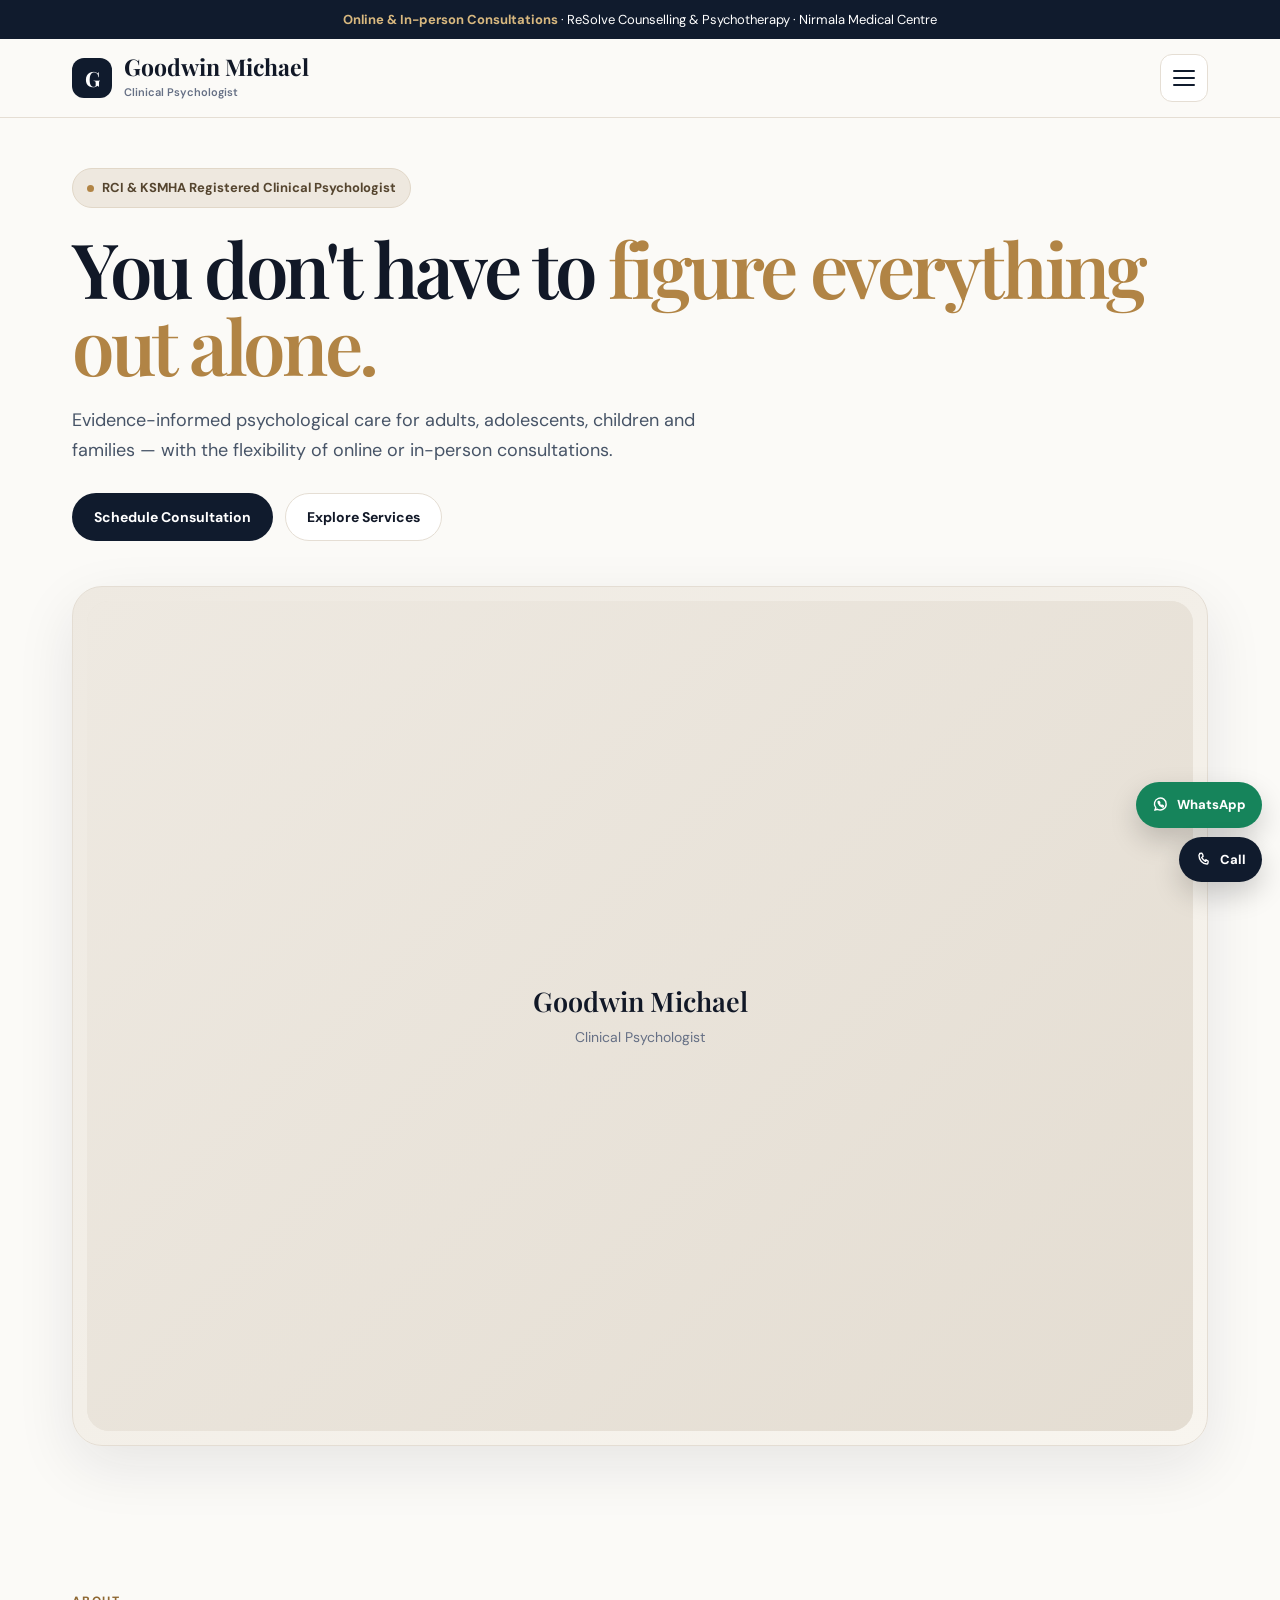
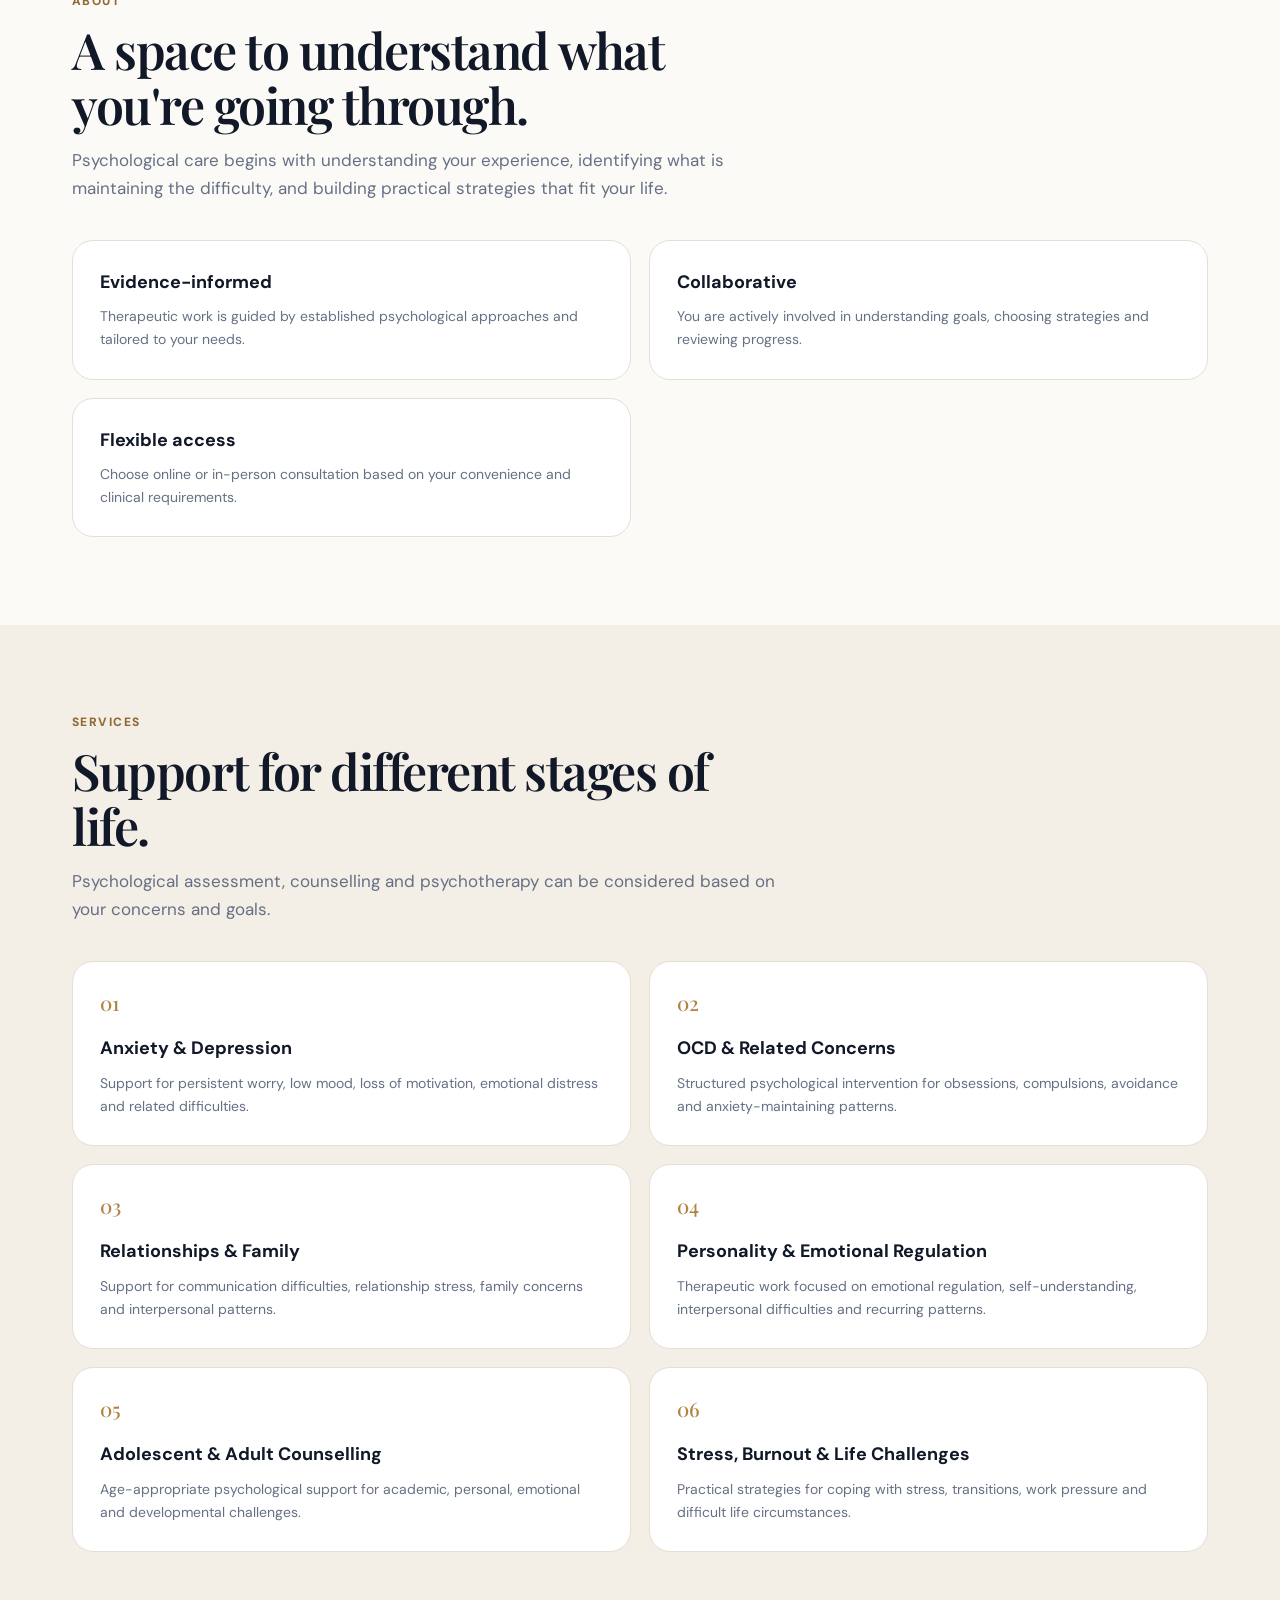
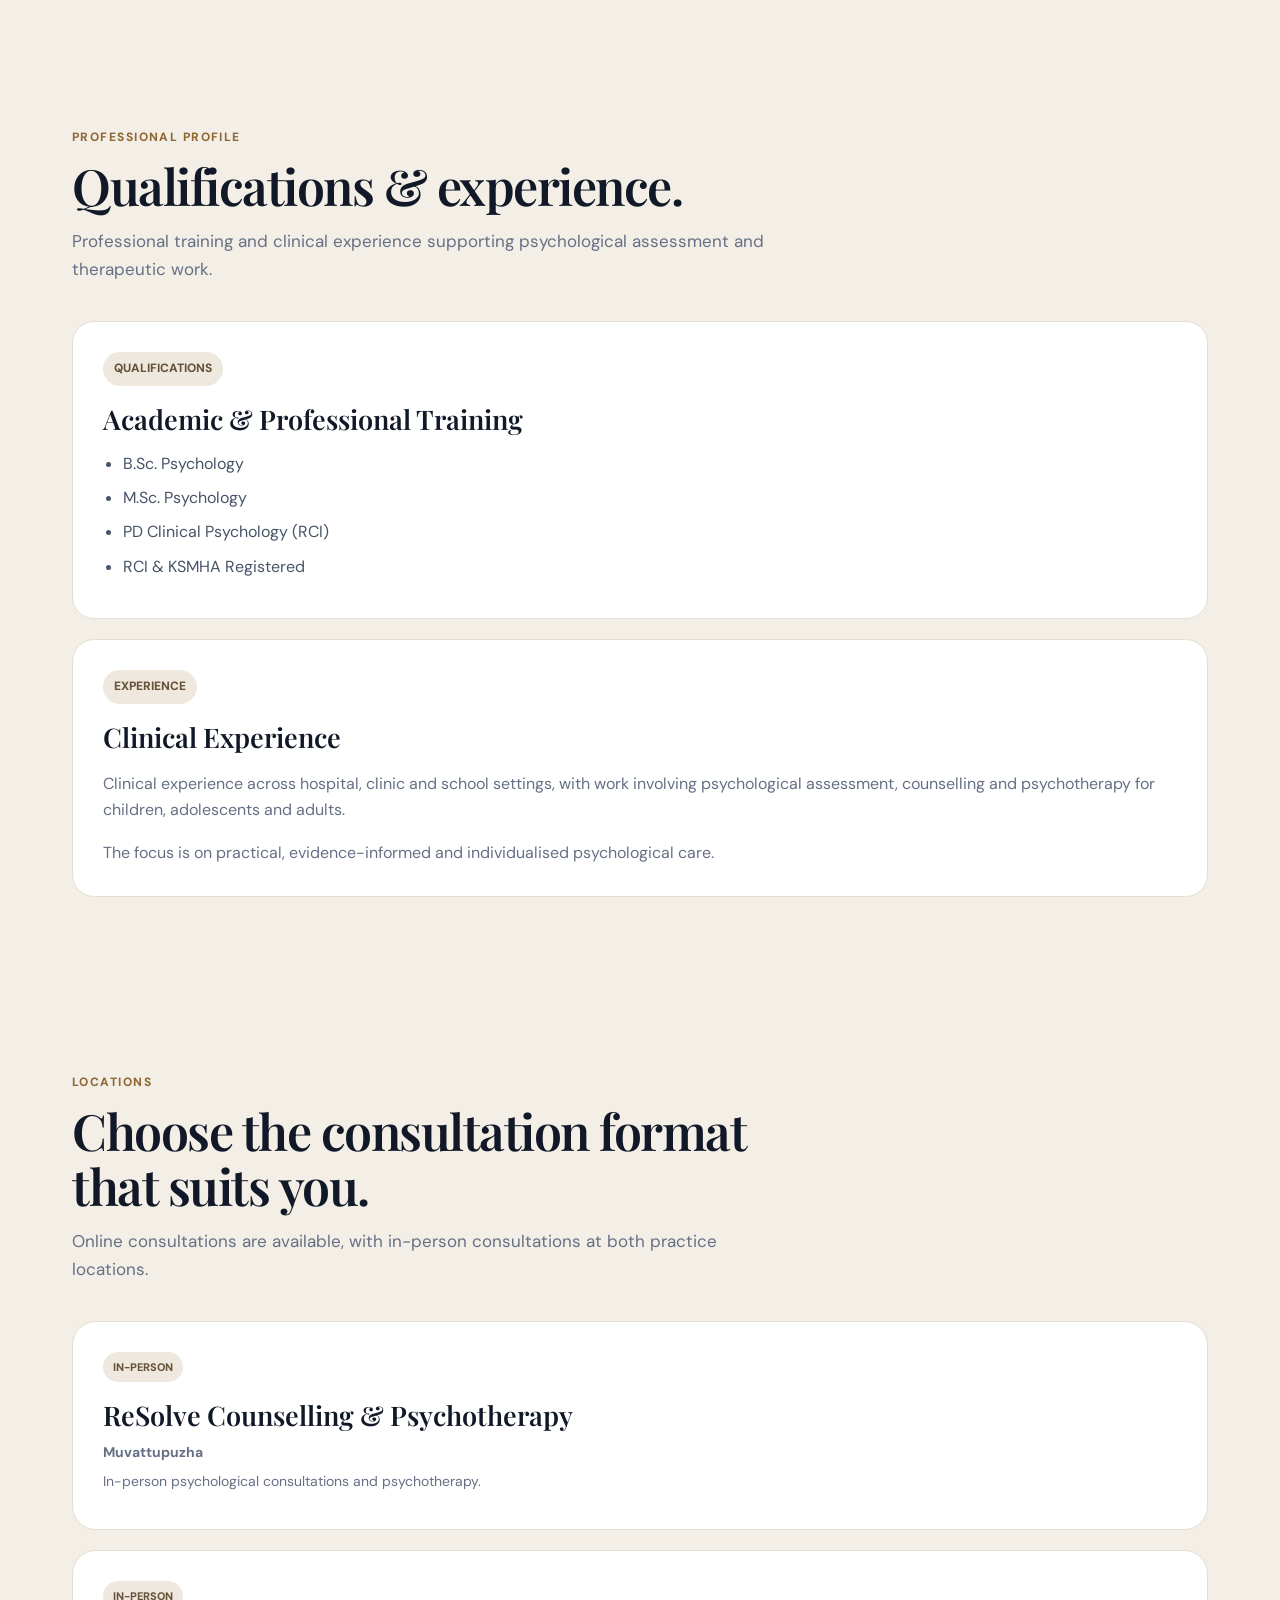
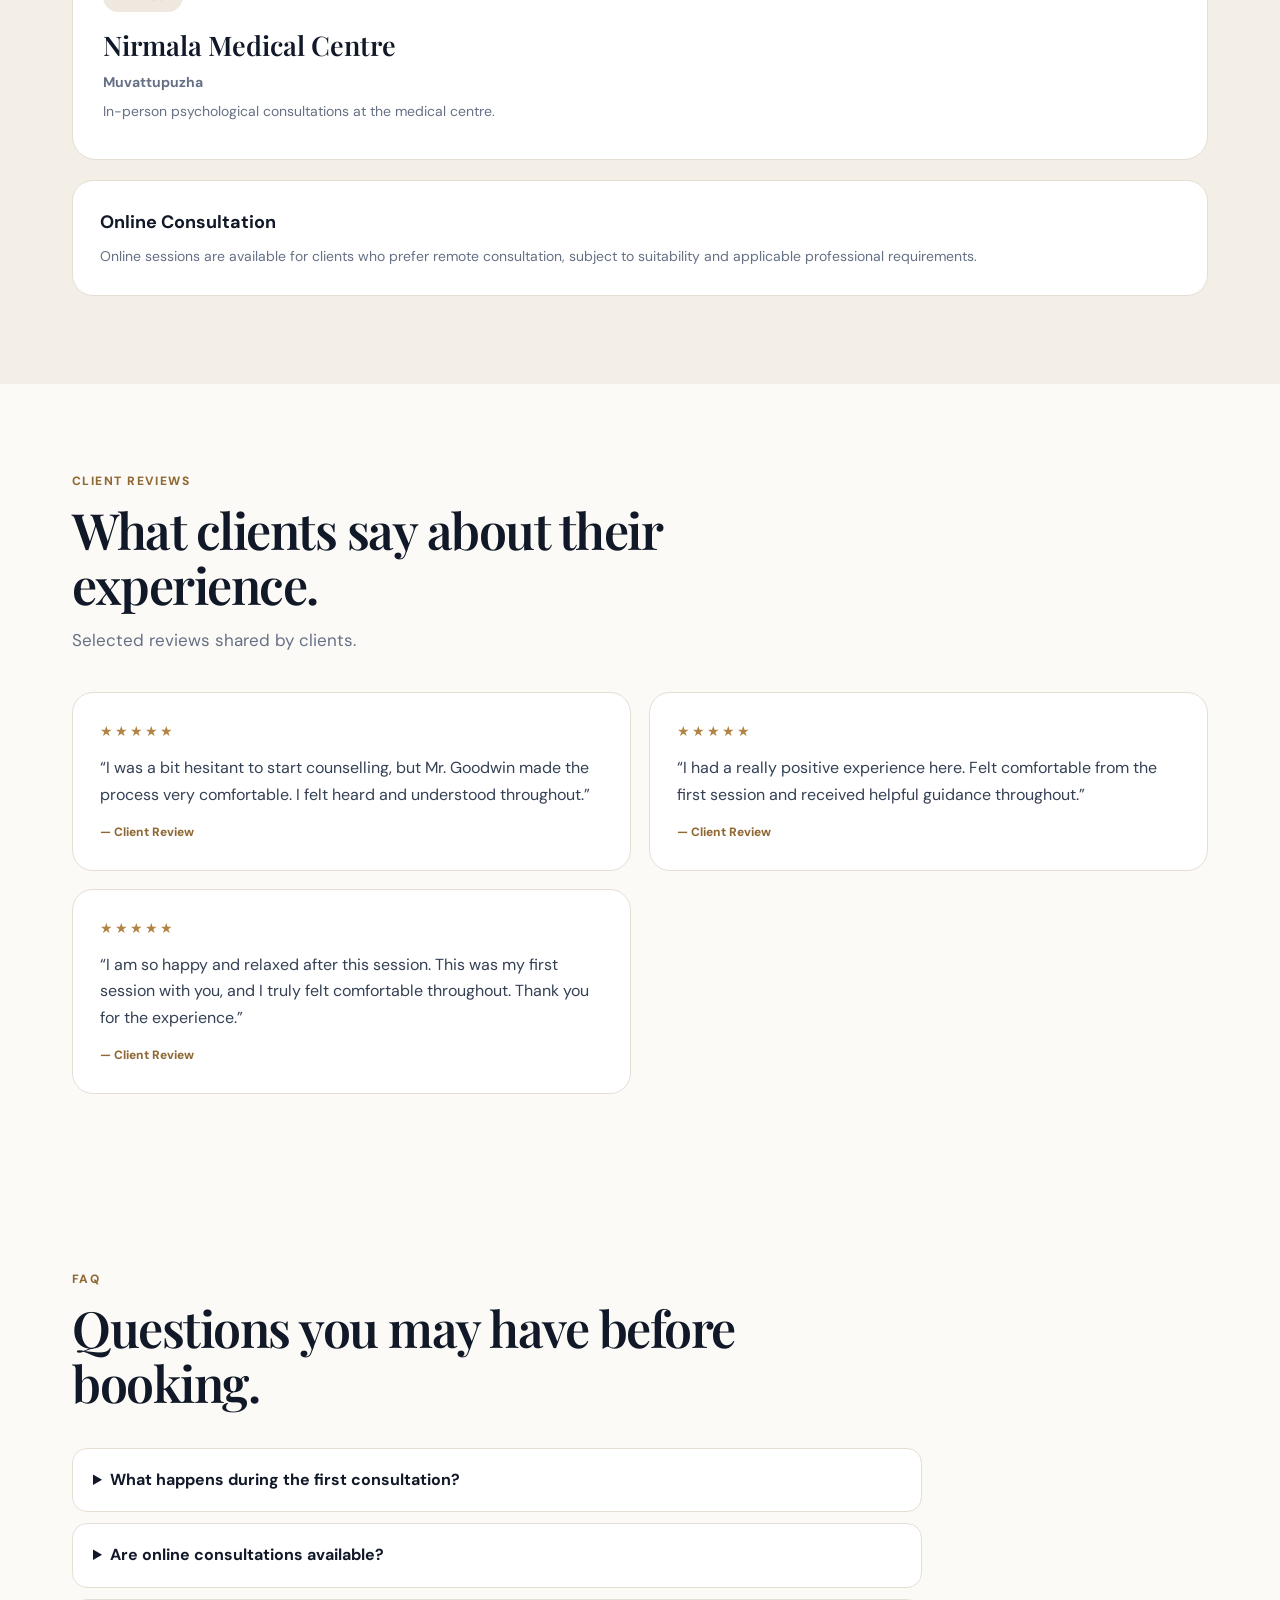
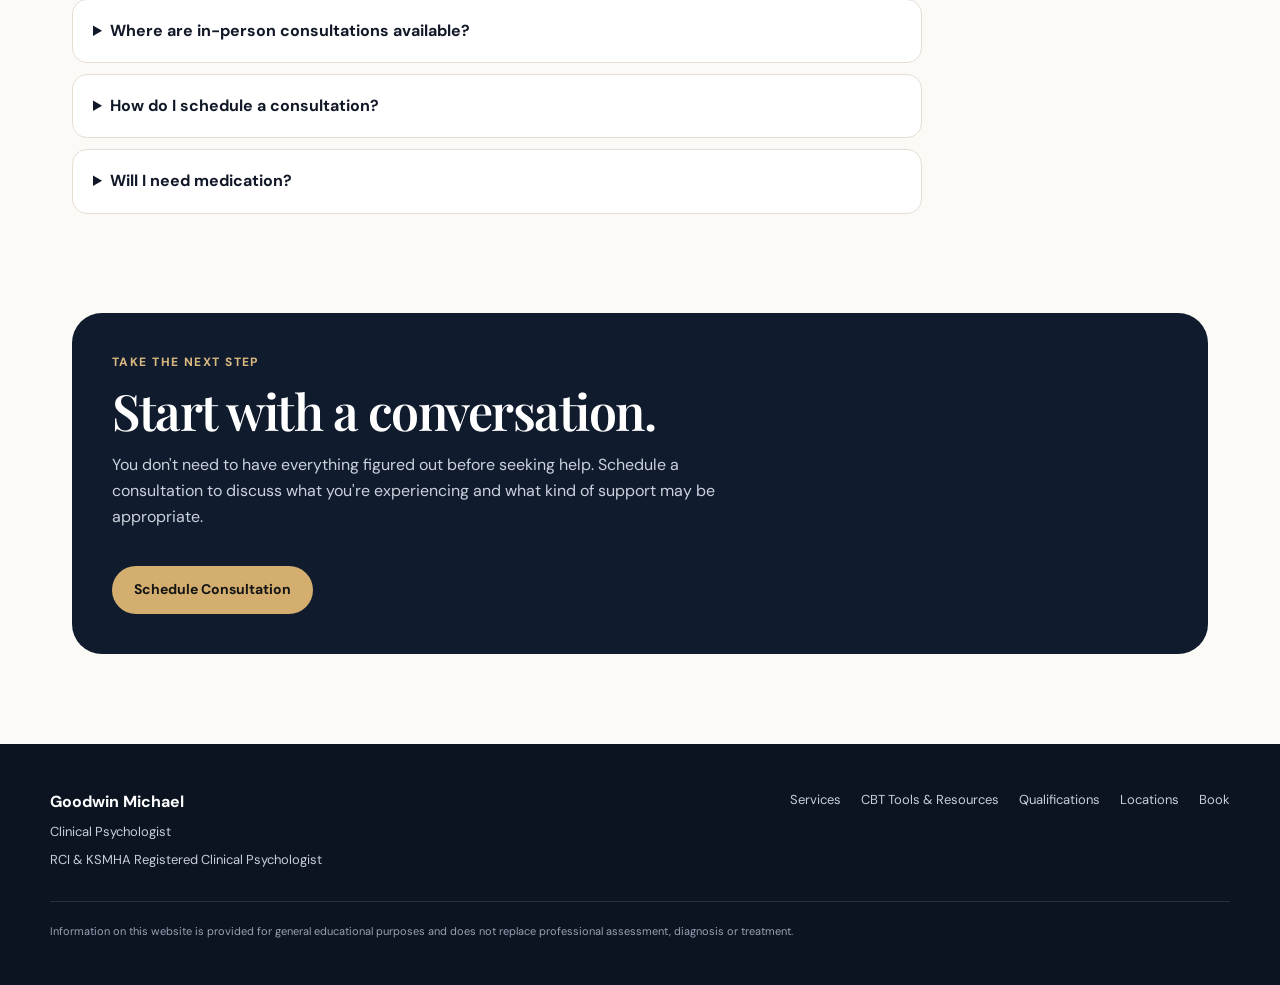
==== commit 79776cf5: "Remove duplicate availability strip and finalize homepage" ====
--- a/index.html
+++ b/index.html
@@ -27,13 +27,9 @@
   --shadow:0 20px 60px rgba(17,24,39,.09);
 }
 
-*{
-  box-sizing:border-box;
-}
-
-html{
-  scroll-behavior:smooth;
-}
+*{box-sizing:border-box}
+
+html{scroll-behavior:smooth}
 
 body{
   margin:0;
@@ -158,7 +154,7 @@
   flex:none;
 }
 
-/* CBT MENU LINK IS HIDDEN UNTIL MOBILE/TABLET MENU */
+/* CBT TOOLS ONLY IN TABLET/MOBILE MENU */
 .mobile-only{
   display:none;
 }
@@ -286,28 +282,6 @@
   margin:0;
   color:#667085;
   font-size:14px;
-}
-
-/* AVAILABILITY */
-.availability{
-  background:var(--navy);
-  color:#fff;
-  padding:15px 22px;
-}
-
-.availability-inner{
-  max-width:1180px;
-  margin:auto;
-  display:flex;
-  justify-content:center;
-  gap:12px;
-  flex-wrap:wrap;
-  text-align:center;
-  font-size:14px;
-}
-
-.availability strong{
-  color:#d9b77a;
 }
 
 /* SECTIONS */
@@ -876,19 +850,6 @@
 
 </section>
 
-<!-- AVAILABILITY -->
-<div class="availability">
-  <div class="availability-inner">
-    <span><strong>Online</strong> consultations available</span>
-    <span>&middot;</span>
-    <span><strong>In-person</strong> consultations available</span>
-    <span>&middot;</span>
-    <span>ReSolve Counselling &amp; Psychotherapy</span>
-    <span>&middot;</span>
-    <span>Nirmala Medical Centre</span>
-  </div>
-</div>
-
 <!-- ABOUT -->
 <section id="about" class="section">
 
@@ -1193,7 +1154,6 @@
 
   <div class="cards">
 
-    <!-- REVIEW 1 -->
     <div class="card">
 
       <div
@@ -1204,22 +1164,17 @@
       </div>
 
       <p style="font-size:16px;color:#344054">
-
         &#8220;I was a bit hesitant to start counselling,
         but Mr. Goodwin made the process very comfortable.
         I felt heard and understood throughout.&#8221;
-
-      </p>
-
-      <p
-        style="margin-top:15px;font-size:12px;font-weight:800;color:#8f6833"
-      >
+      </p>
+
+      <p style="margin-top:15px;font-size:12px;font-weight:800;color:#8f6833">
         &#8212; Client Review
       </p>
 
     </div>
 
-    <!-- REVIEW 2 -->
     <div class="card">
 
       <div
@@ -1230,22 +1185,17 @@
       </div>
 
       <p style="font-size:16px;color:#344054">
-
         &#8220;I had a really positive experience here.
         Felt comfortable from the first session and received
         helpful guidance throughout.&#8221;
-
-      </p>
-
-      <p
-        style="margin-top:15px;font-size:12px;font-weight:800;color:#8f6833"
-      >
+      </p>
+
+      <p style="margin-top:15px;font-size:12px;font-weight:800;color:#8f6833">
         &#8212; Client Review
       </p>
 
     </div>
 
-    <!-- REVIEW 3 -->
     <div class="card">
 
       <div
@@ -1256,16 +1206,12 @@
       </div>
 
       <p style="font-size:16px;color:#344054">
-
         &#8220;I am so happy and relaxed after this session.
         This was my first session with you, and I truly felt
         comfortable throughout. Thank you for the experience.&#8221;
-
-      </p>
-
-      <p
-        style="margin-top:15px;font-size:12px;font-weight:800;color:#8f6833"
-      >
+      </p>
+
+      <p style="margin-top:15px;font-size:12px;font-weight:800;color:#8f6833">
         &#8212; Client Review
       </p>
 
@@ -1359,10 +1305,7 @@
 
     <div>
 
-      <div
-        class="kicker"
-        style="color:#d8b87f"
-      >
+      <div class="kicker" style="color:#d8b87f">
         Take the next step
       </div>
 
@@ -1378,10 +1321,7 @@
 
     </div>
 
-    <a
-      class="btn"
-      href="schedule-consultation.html"
-    >
+    <a class="btn" href="schedule-consultation.html">
       Schedule Consultation
     </a>
 
@@ -1416,7 +1356,6 @@
         Services
       </a>
 
-      <!-- CBT TOOLS AVAILABLE FROM MENU / FOOTER -->
       <a href="cbt-tools.html">
         CBT Tools &amp; Resources
       </a>
@@ -1458,17 +1397,12 @@
     aria-label="Contact Goodwin Michael on WhatsApp"
   >
 
-    <svg
-      viewBox="0 0 24 24"
-      aria-hidden="true"
-    >
+    <svg viewBox="0 0 24 24" aria-hidden="true">
       <path d="M20 11.5a8.3 8.3 0 0 1-12.4 7.2L4 20l1.4-3.5A8.3 8.3 0 1 1 20 11.5Z"></path>
       <path d="M8.6 8.1c.2-.4.5-.4.8-.4h.5c.2 0 .4.1.5.4l.6 1.5c.1.3.1.5-.1.7l-.5.6c.6 1.1 1.5 2 2.6 2.6l.6-.5c.2-.2.4-.2.7-.1l1.5.6c.3.1.4.3.4.5v.5c0 .3 0 .6-.4.8-.4.2-1 .3-1.4.1-2.5-1-4.5-3-5.5-5.5-.2-.4-.1-1 .1-1.4Z"></path>
     </svg>
 
-    <span class="float-label">
-      WhatsApp
-    </span>
+    <span>WhatsApp</span>
 
   </a>
 
@@ -1478,16 +1412,11 @@
     aria-label="Call Goodwin Michael"
   >
 
-    <svg
-      viewBox="0 0 24 24"
-      aria-hidden="true"
-    >
-      <path d="M6.6 3.5 9 3c.6-.1 1.1.2 1.3.8l1.1 3c.2.5 0 .9-.4 1.2L9.5 9.2a15.4 15.4 0 0 0 5.3 5.3l1.2-1.5c.3-.4.8-.6 1.2-.4l3 1.1c.6.2.9.7.8 1.3l-.5 2.4c-.1.6-.7 1-1.3 1C10.8 18.4 5.6 13.2 5.6 6.1c0-.6.4-1.2 1-1.3Z"></path>
+    <svg viewBox="0 0 24 24" aria-hidden="true">
+      <path d="M6.6 3.5 9 3c.6-.1 1.1.2 1.3.8l1.1 3c.2.5 0 .9-.4 1.2L9.5 9.2a15.4 15.4 0 0 0 5.3 5.3l1.2-1.5c.3-.4.8-.6-1.2-.4l3 1.1c.6.2.9.7.8 1.3l-.5 2.4c-.1.6-.7 1-1.3 1C10.8 18.4 5.6 13.2 5.6 6.1c0-.6.4-1.2 1-1.3Z"></path>
     </svg>
 
-    <span class="float-label">
-      Call
-    </span>
+    <span>Call</span>
 
   </a>
 
@@ -1542,7 +1471,6 @@
 
 })();
 
-/* Keep navigation state sensible if the device is rotated/resized */
 window.addEventListener("resize", function(){
 
   const menuButton = document.getElementById("menuButton");
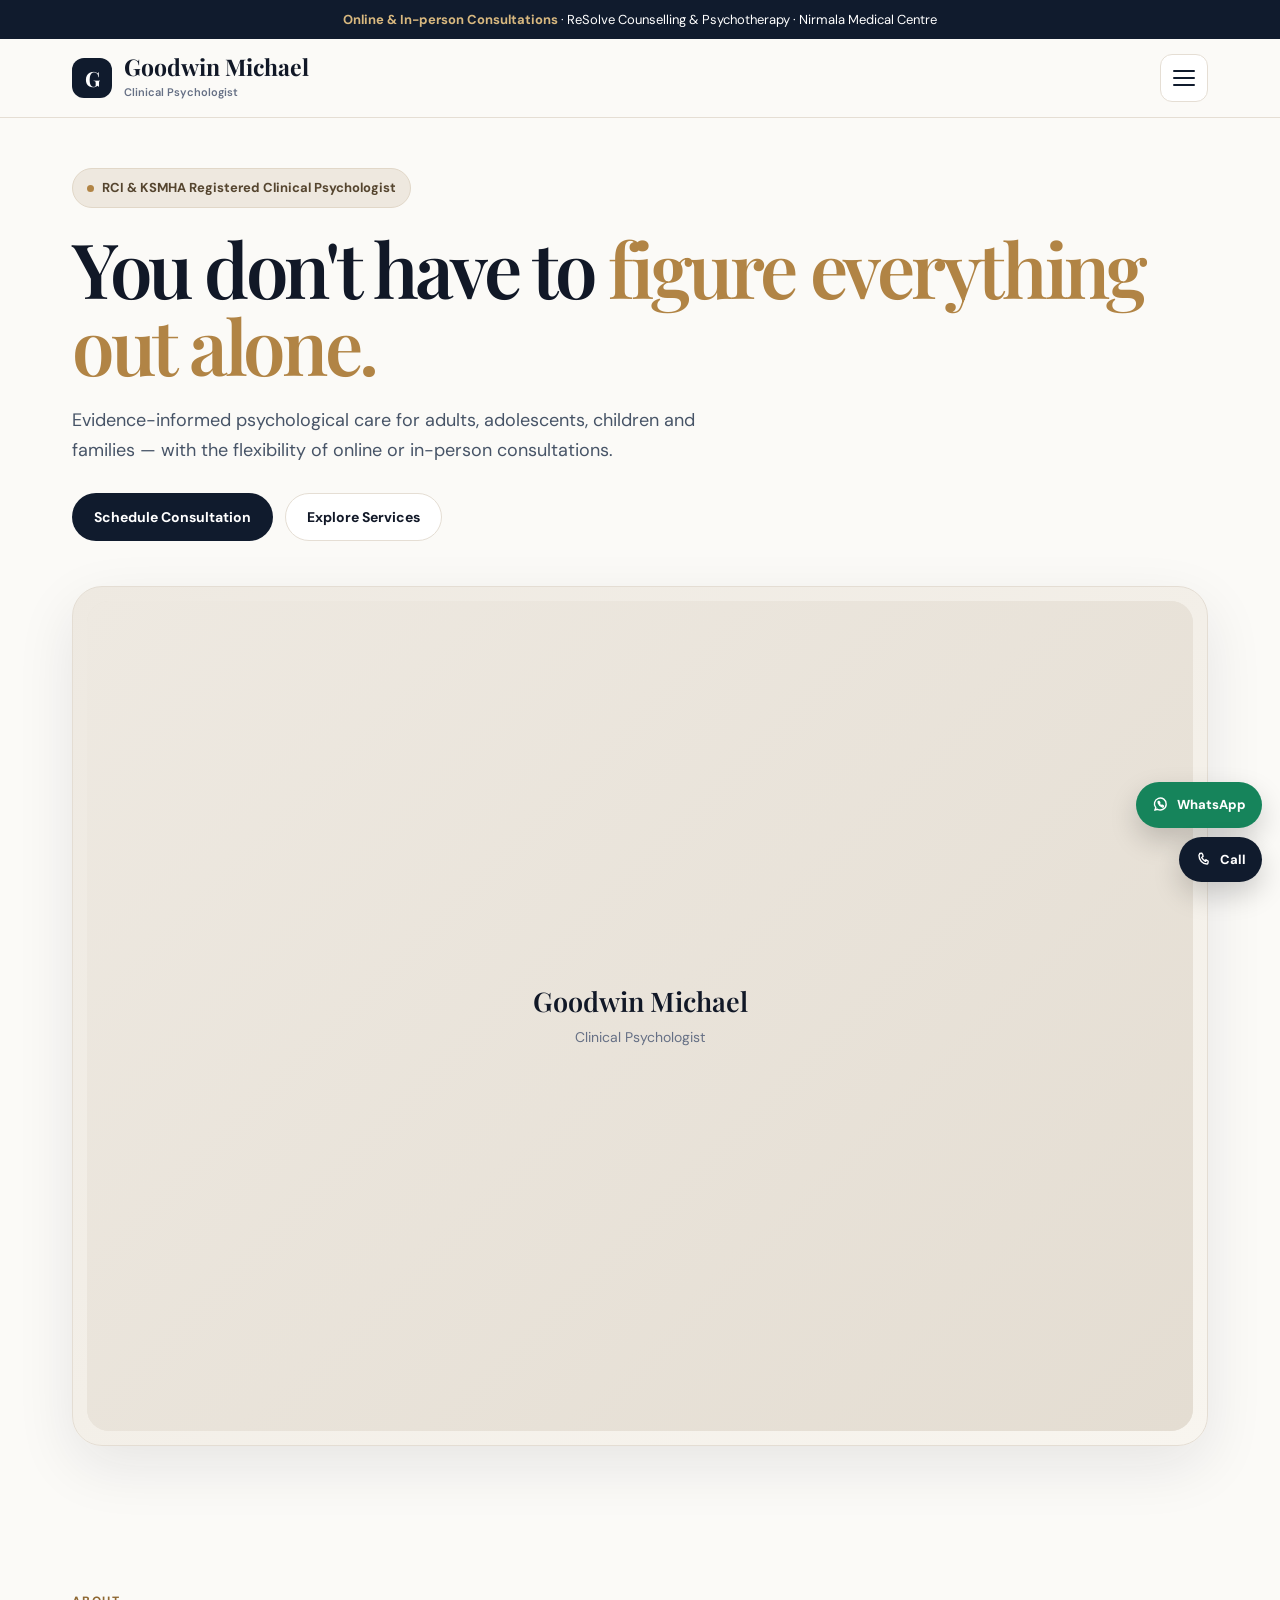
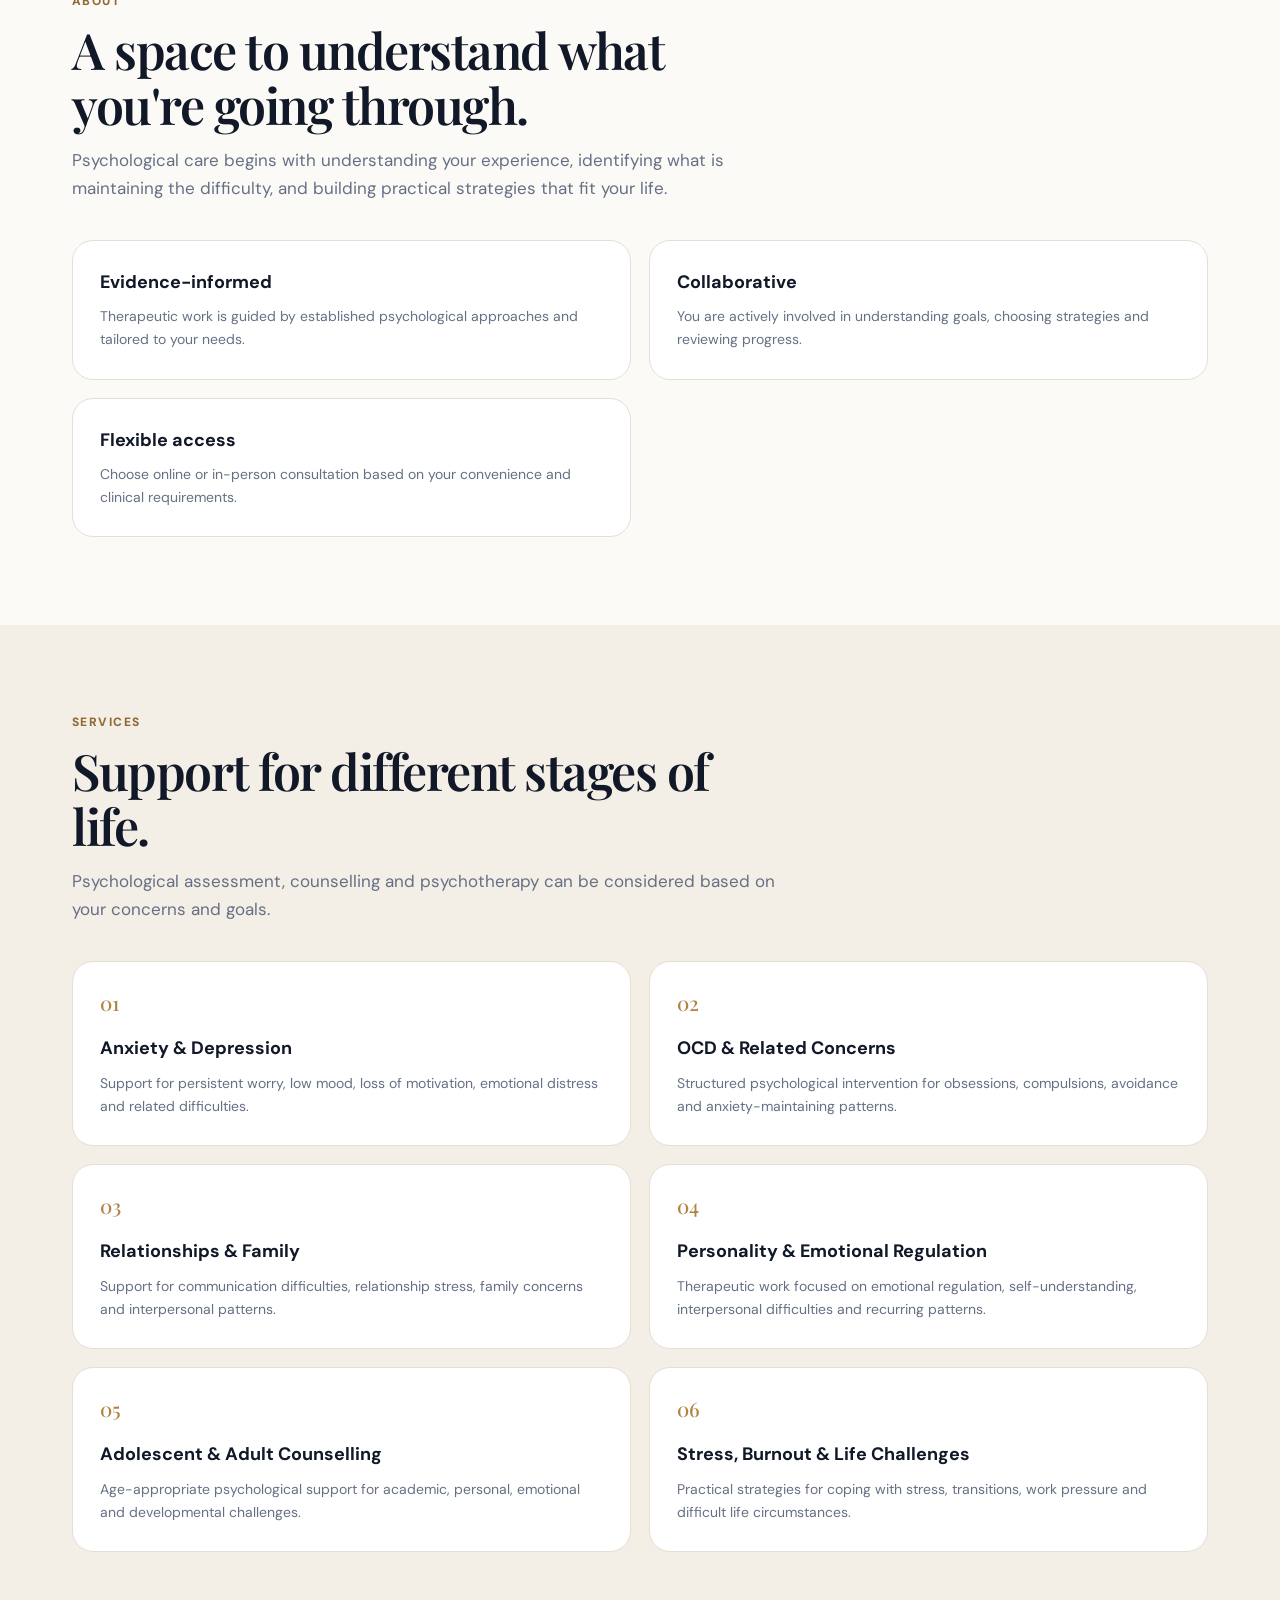
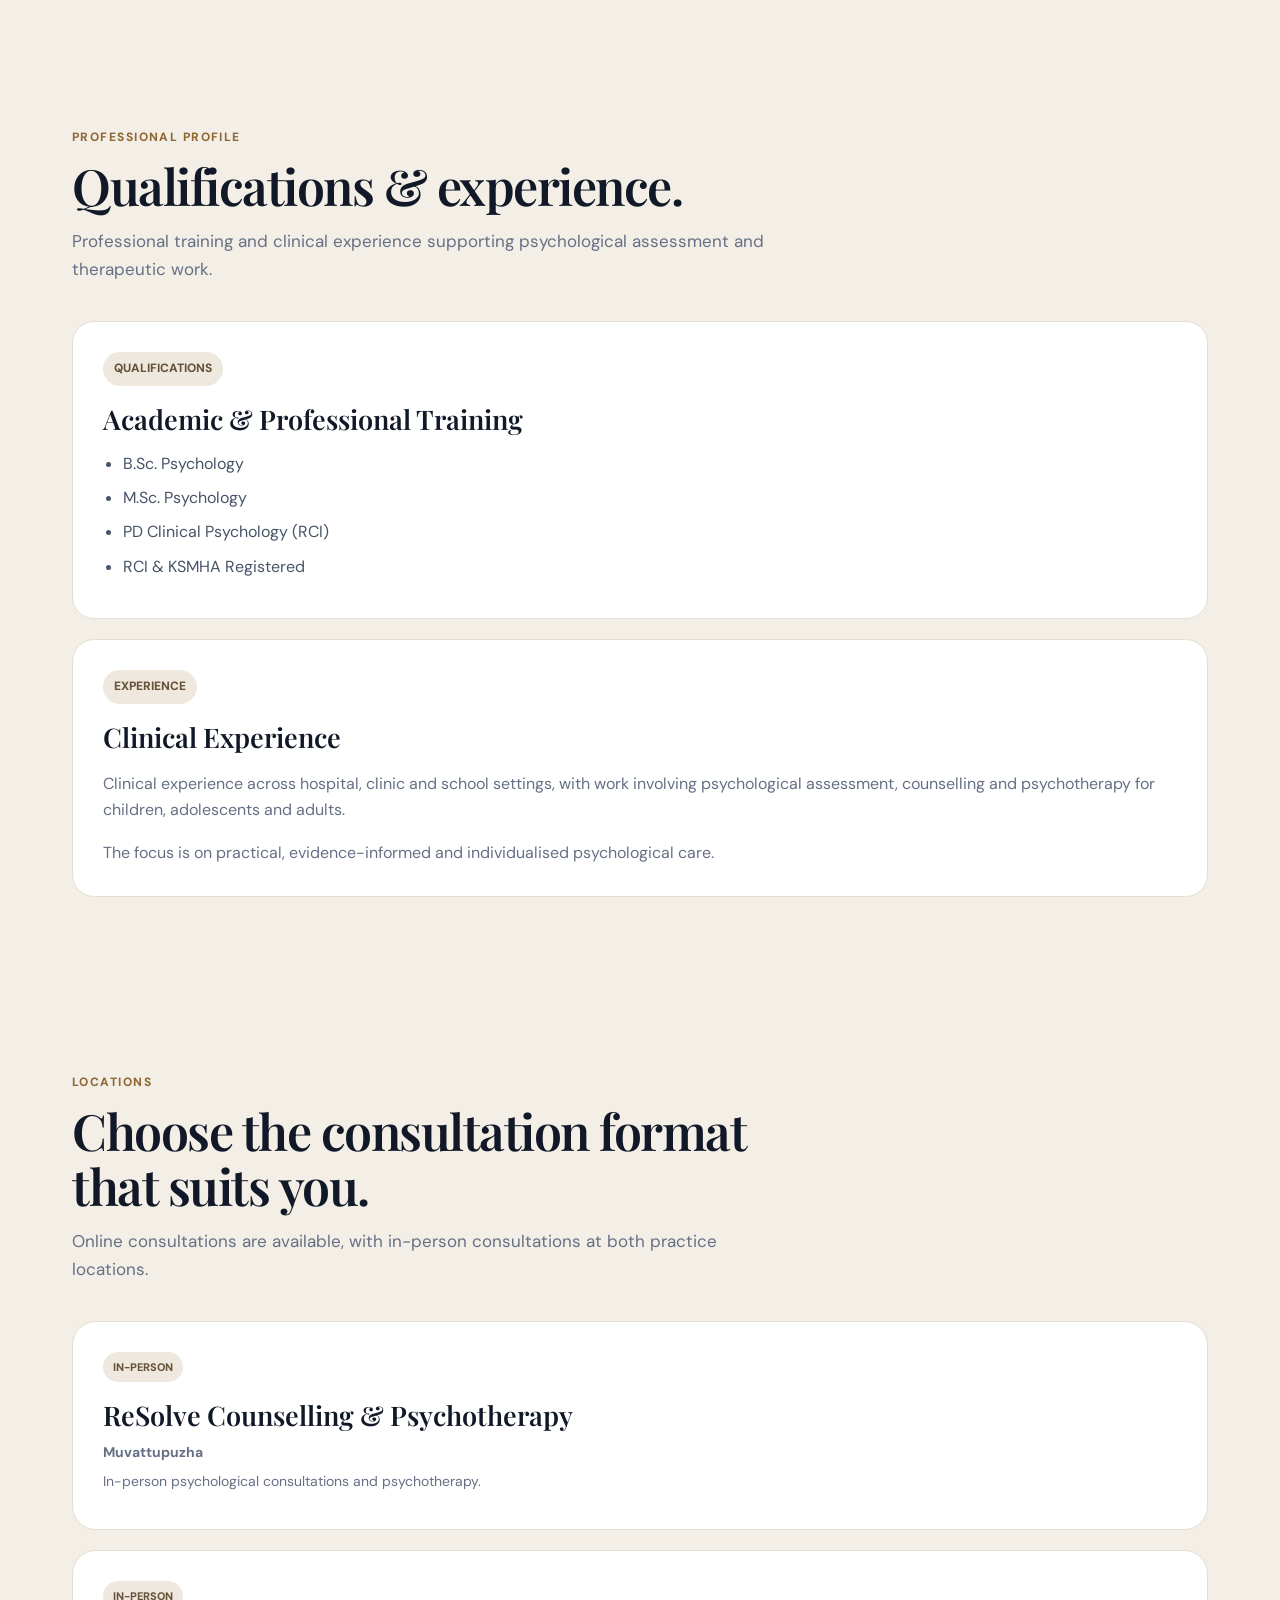
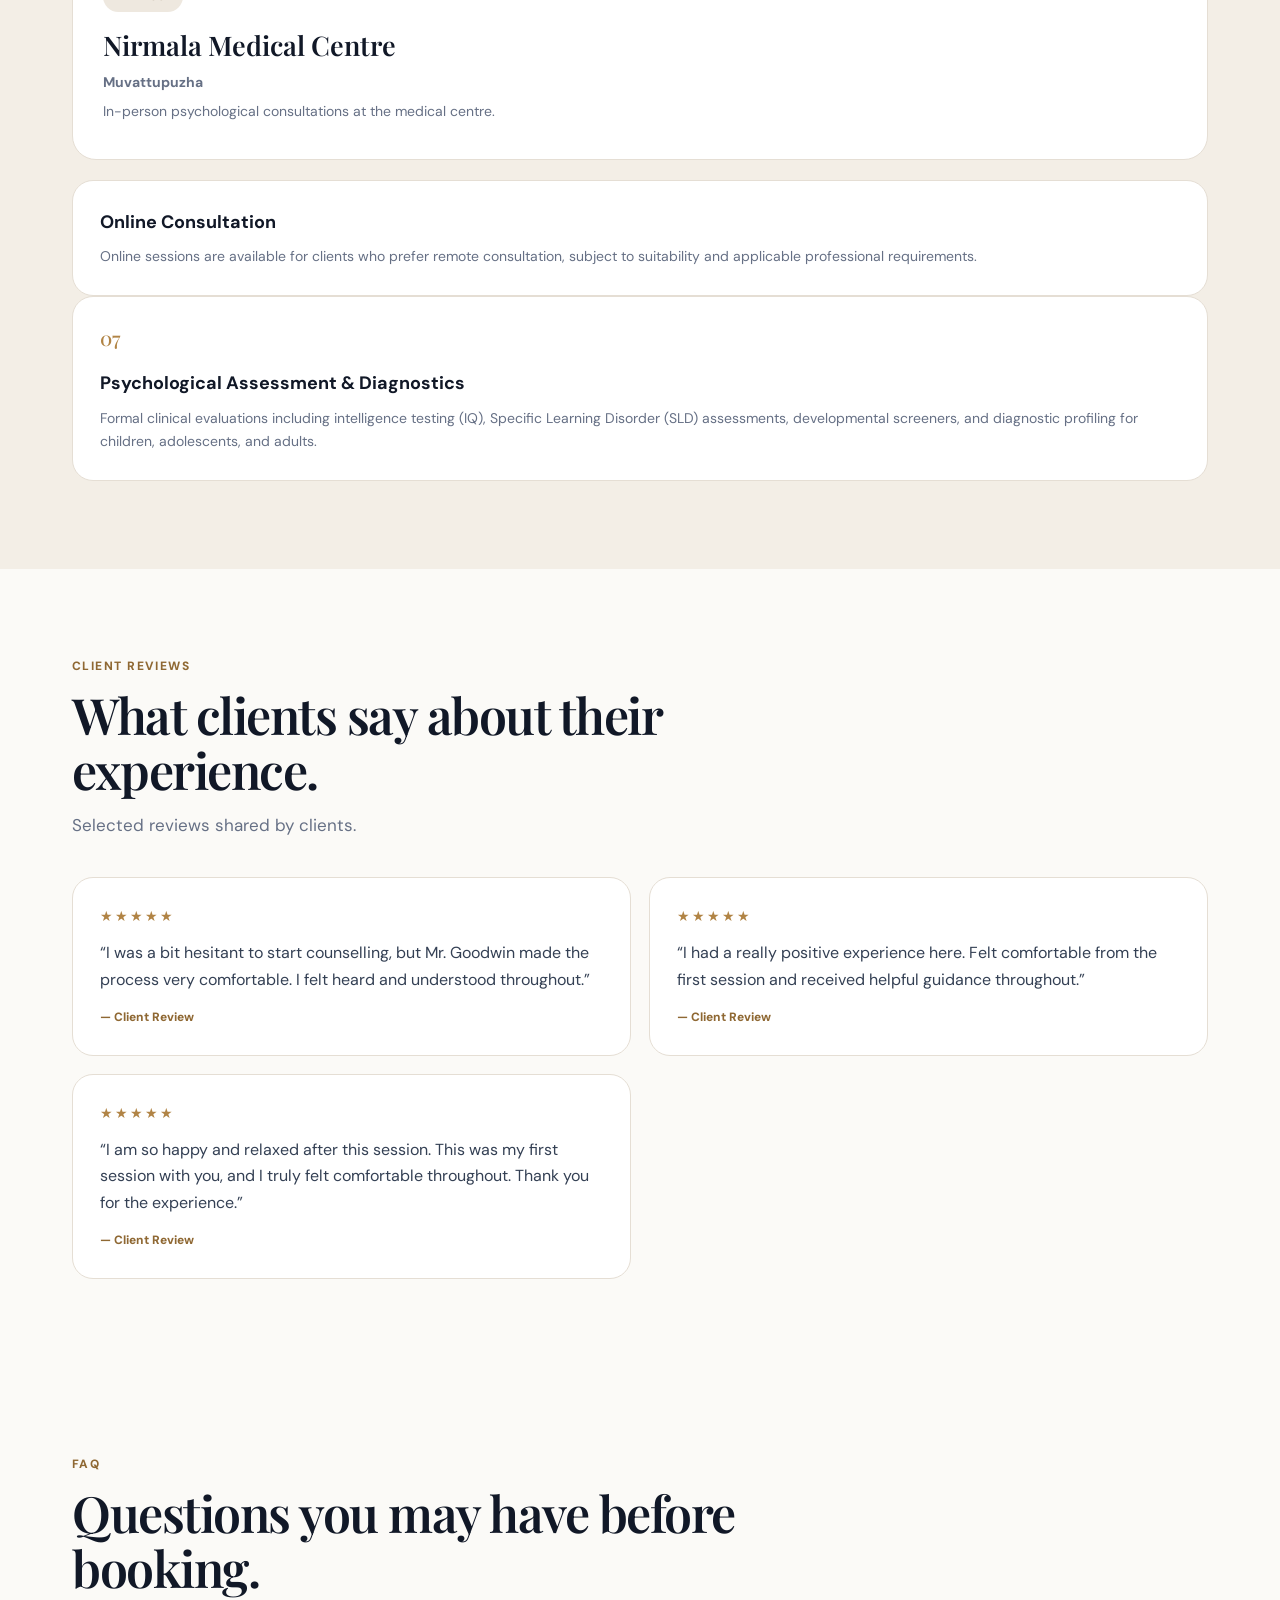
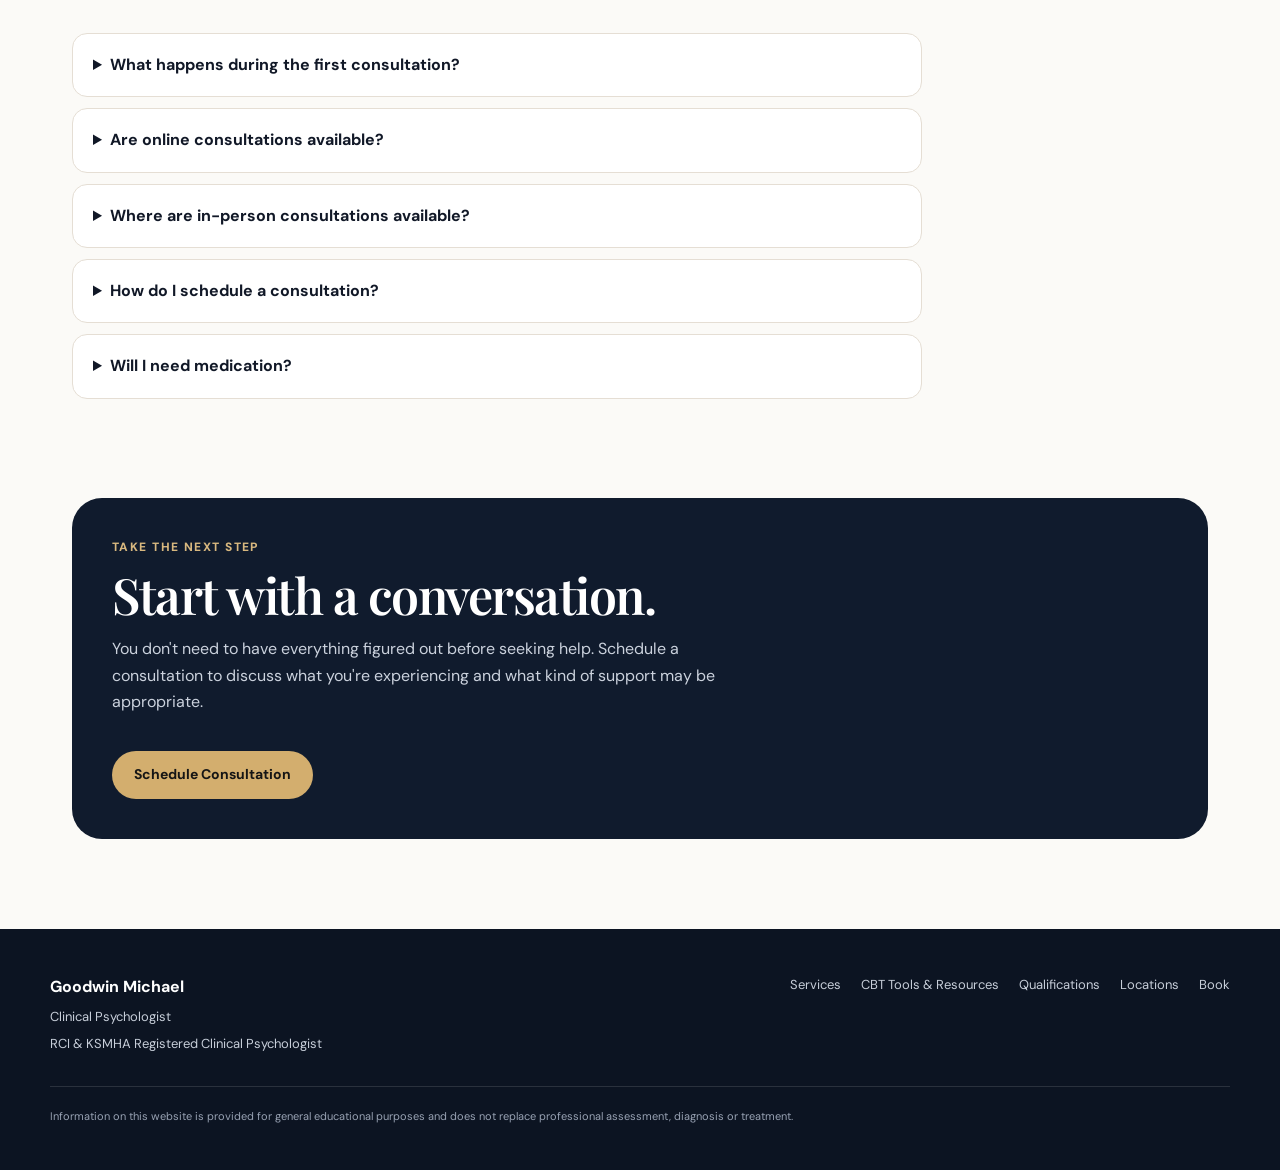
==== commit efd5927b: "Add psychological assessment service and OpenGraph meta tags" ====
--- a/index.html
+++ b/index.html
@@ -7,6 +7,29 @@
 <meta name="description" content="Goodwin Michael — RCI & KSMHA Registered Clinical Psychologist. Evidence-informed psychological care, counselling and psychotherapy with online and in-person consultations.">
 
 <title>Goodwin Michael | Clinical Psychologist</title>
+<head>
+  <meta charset="UTF-8">
+  <meta name="viewport" content="width=device-width, initial-scale=1.0">
+  <title>Goodwin Michael | Clinical Psychologist in Muvattupuzha</title>
+  
+  <!-- Primary Meta Tags -->
+  <meta name="title" content="Goodwin Michael | Clinical Psychologist">
+  <meta name="description" content="RCI & KSMHA registered Clinical Psychologist providing evidence-informed psychotherapy and psychological assessments in Muvattupuzha and online.">
+
+  <!-- Open Graph / Facebook / WhatsApp -->
+  <meta property="og:type" content="website">
+  <meta property="og:url" content="https://goodwinpsy.github.io/portfolio/">
+  <meta property="og:title" content="Goodwin Michael | Clinical Psychologist">
+  <meta property="og:description" content="Evidence-informed psychological care & clinical assessments in Muvattupuzha and online.">
+  <meta property="og:image" content="https://goodwinpsy.github.io/portfolio/profile.jpg">
+
+  <!-- Twitter Meta Tags -->
+  <meta property="twitter:card" content="summary_large_image">
+  <meta property="twitter:url" content="https://goodwinpsy.github.io/portfolio/">
+  <meta property="twitter:title" content="Goodwin Michael | Clinical Psychologist">
+  <meta property="twitter:description" content="Evidence-informed psychological care & clinical assessments in Muvattupuzha and online.">
+  <meta property="twitter:image" content="https://goodwinpsy.github.io/portfolio/profile.jpg">
+</head>
 
 <link rel="preconnect" href="https://fonts.googleapis.com">
 <link rel="preconnect" href="https://fonts.gstatic.com" crossorigin>
@@ -1130,6 +1153,15 @@
       </p>
 
     </div>
+      <div class="service">
+        <div class="service-number">07</div>
+        <h3>Psychological Assessment &amp; Diagnostics</h3>
+        <p>
+          Formal clinical evaluations including intelligence testing (IQ), 
+          Specific Learning Disorder (SLD) assessments, developmental screeners, 
+          and diagnostic profiling for children, adolescents, and adults.
+        </p>
+      </div>
 
   </div>
 
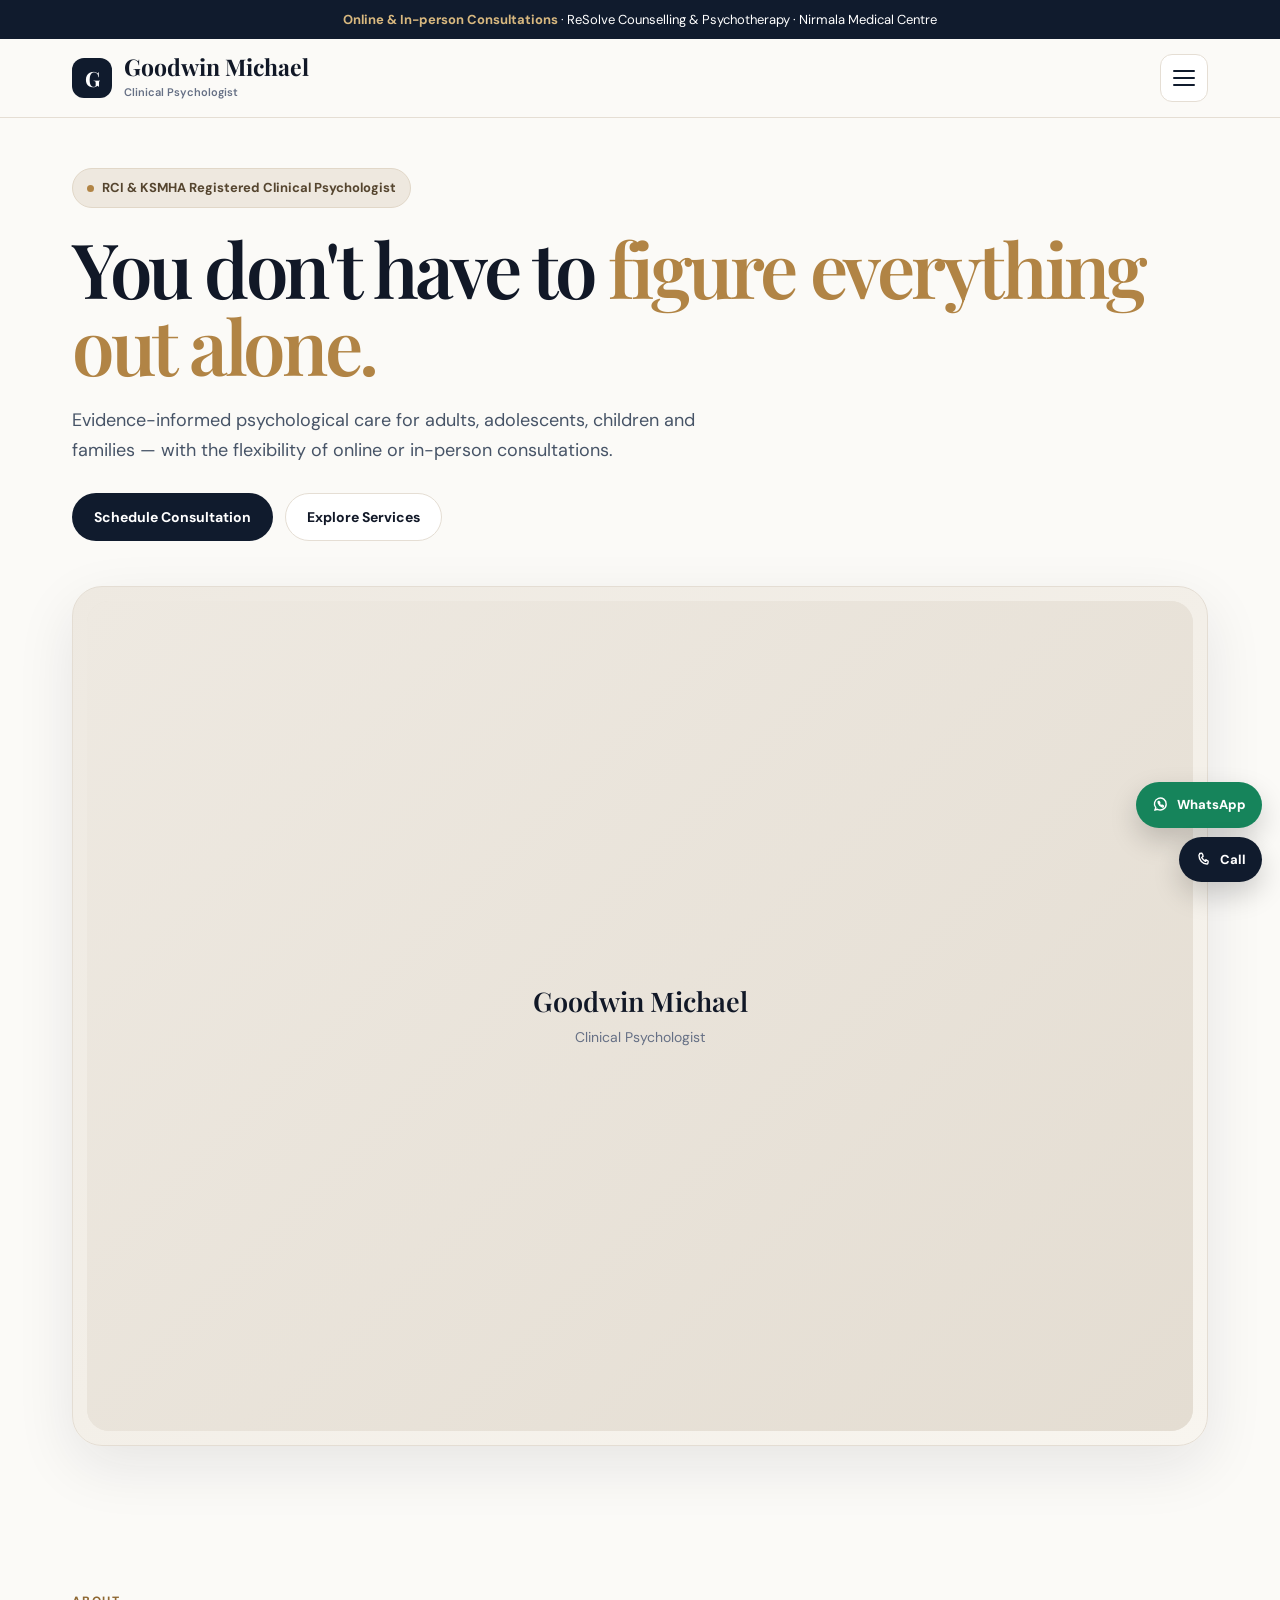
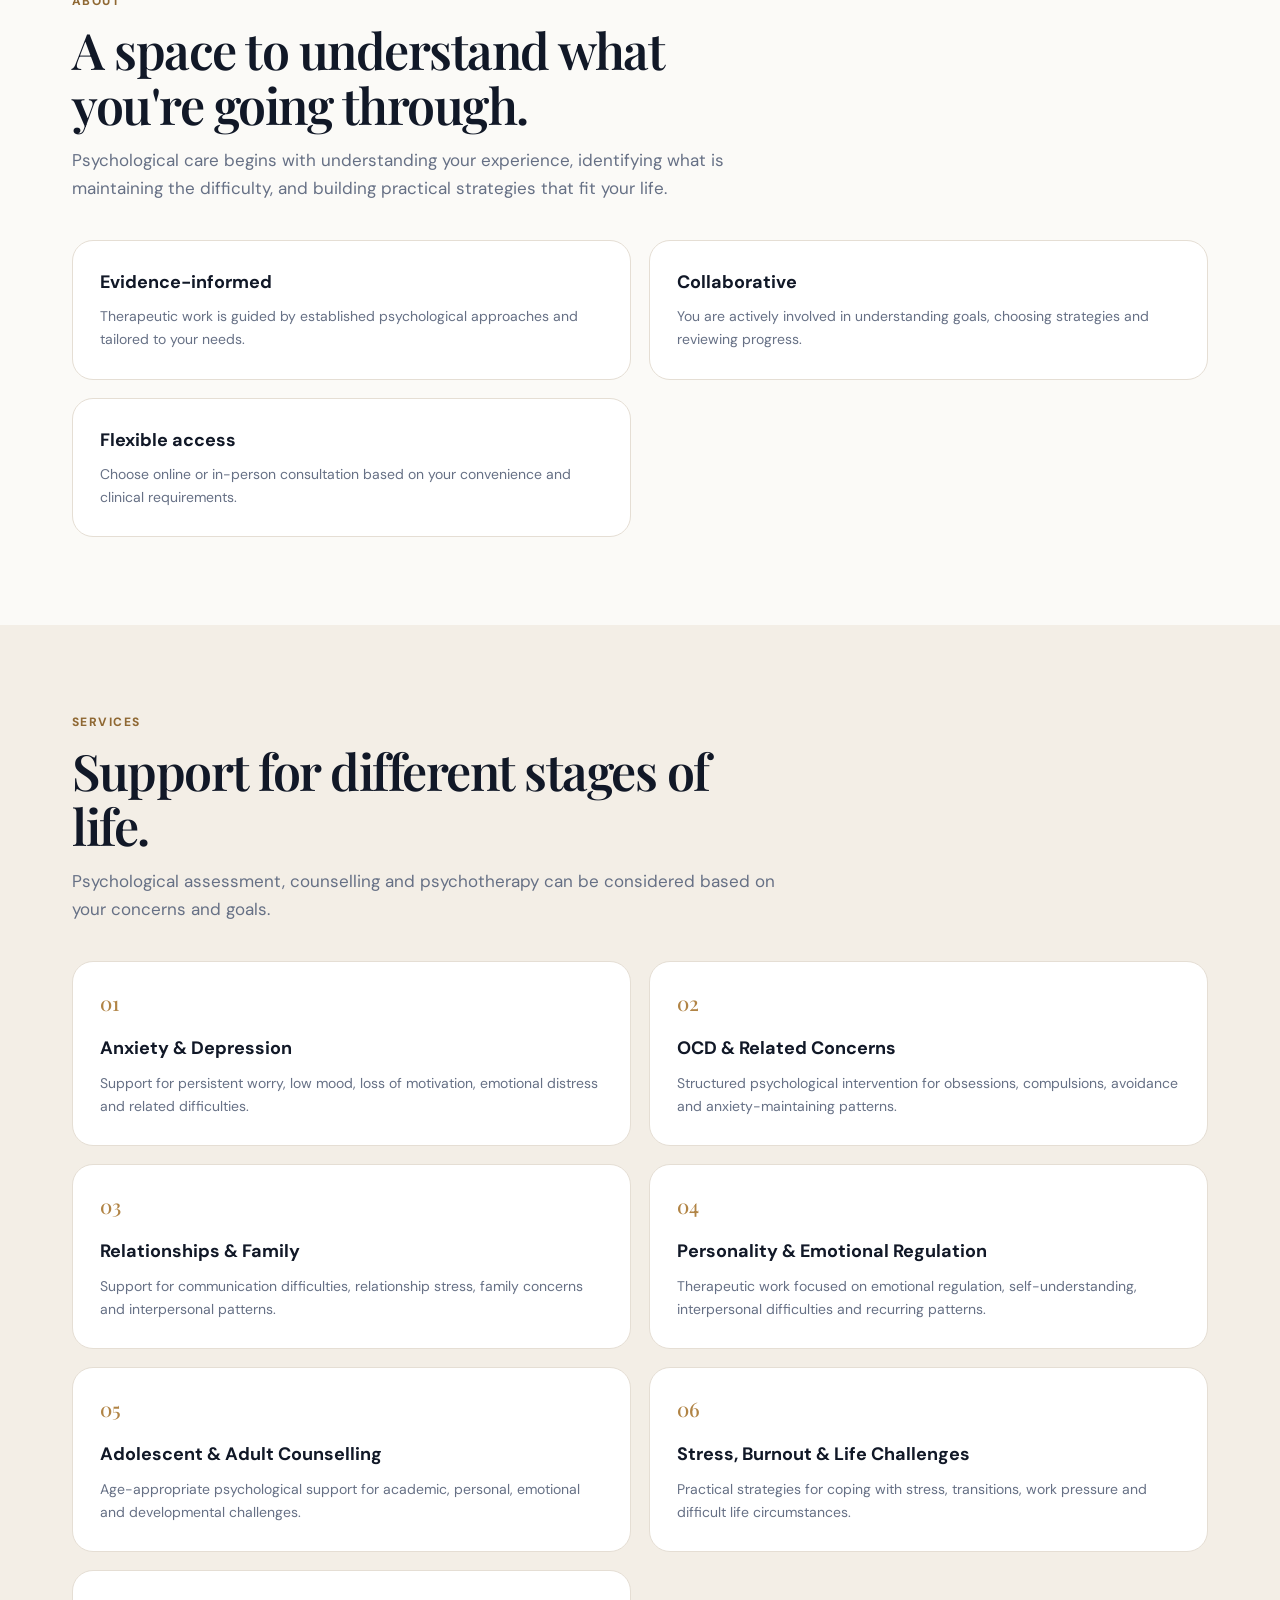
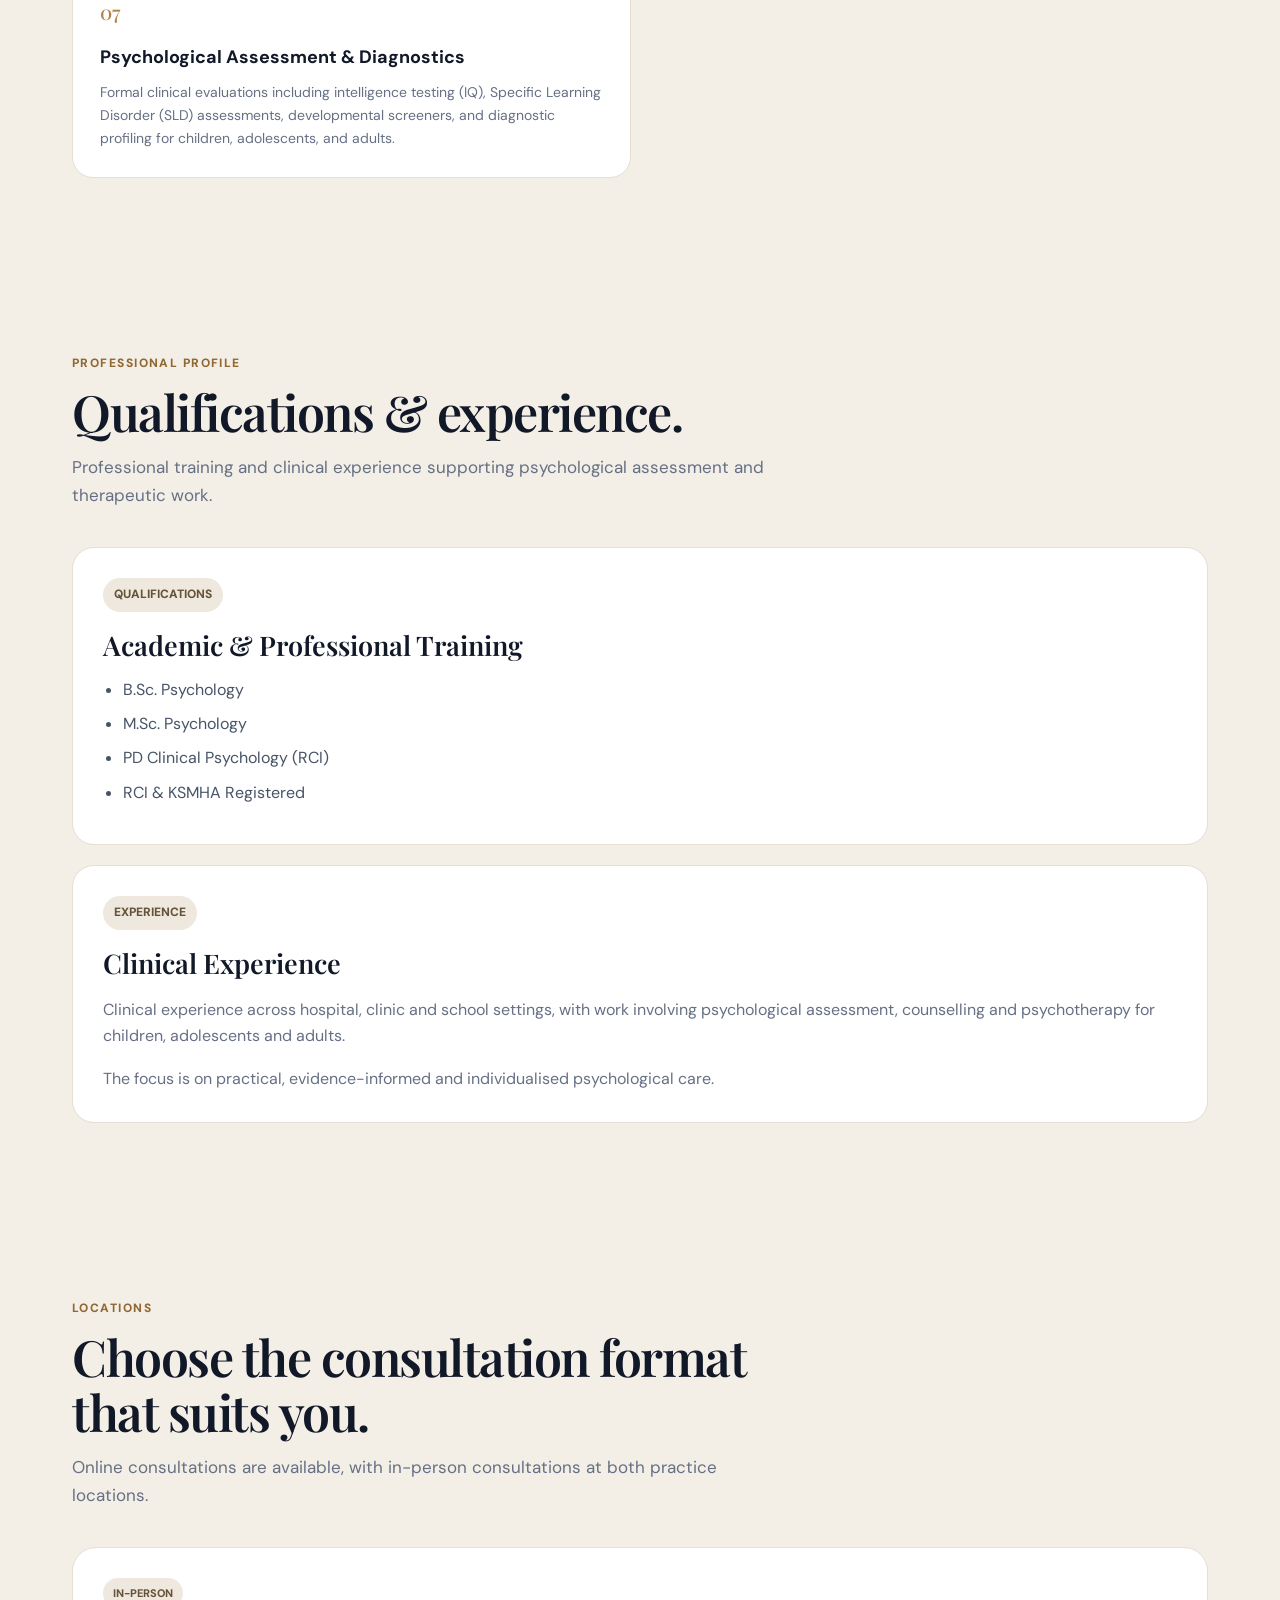
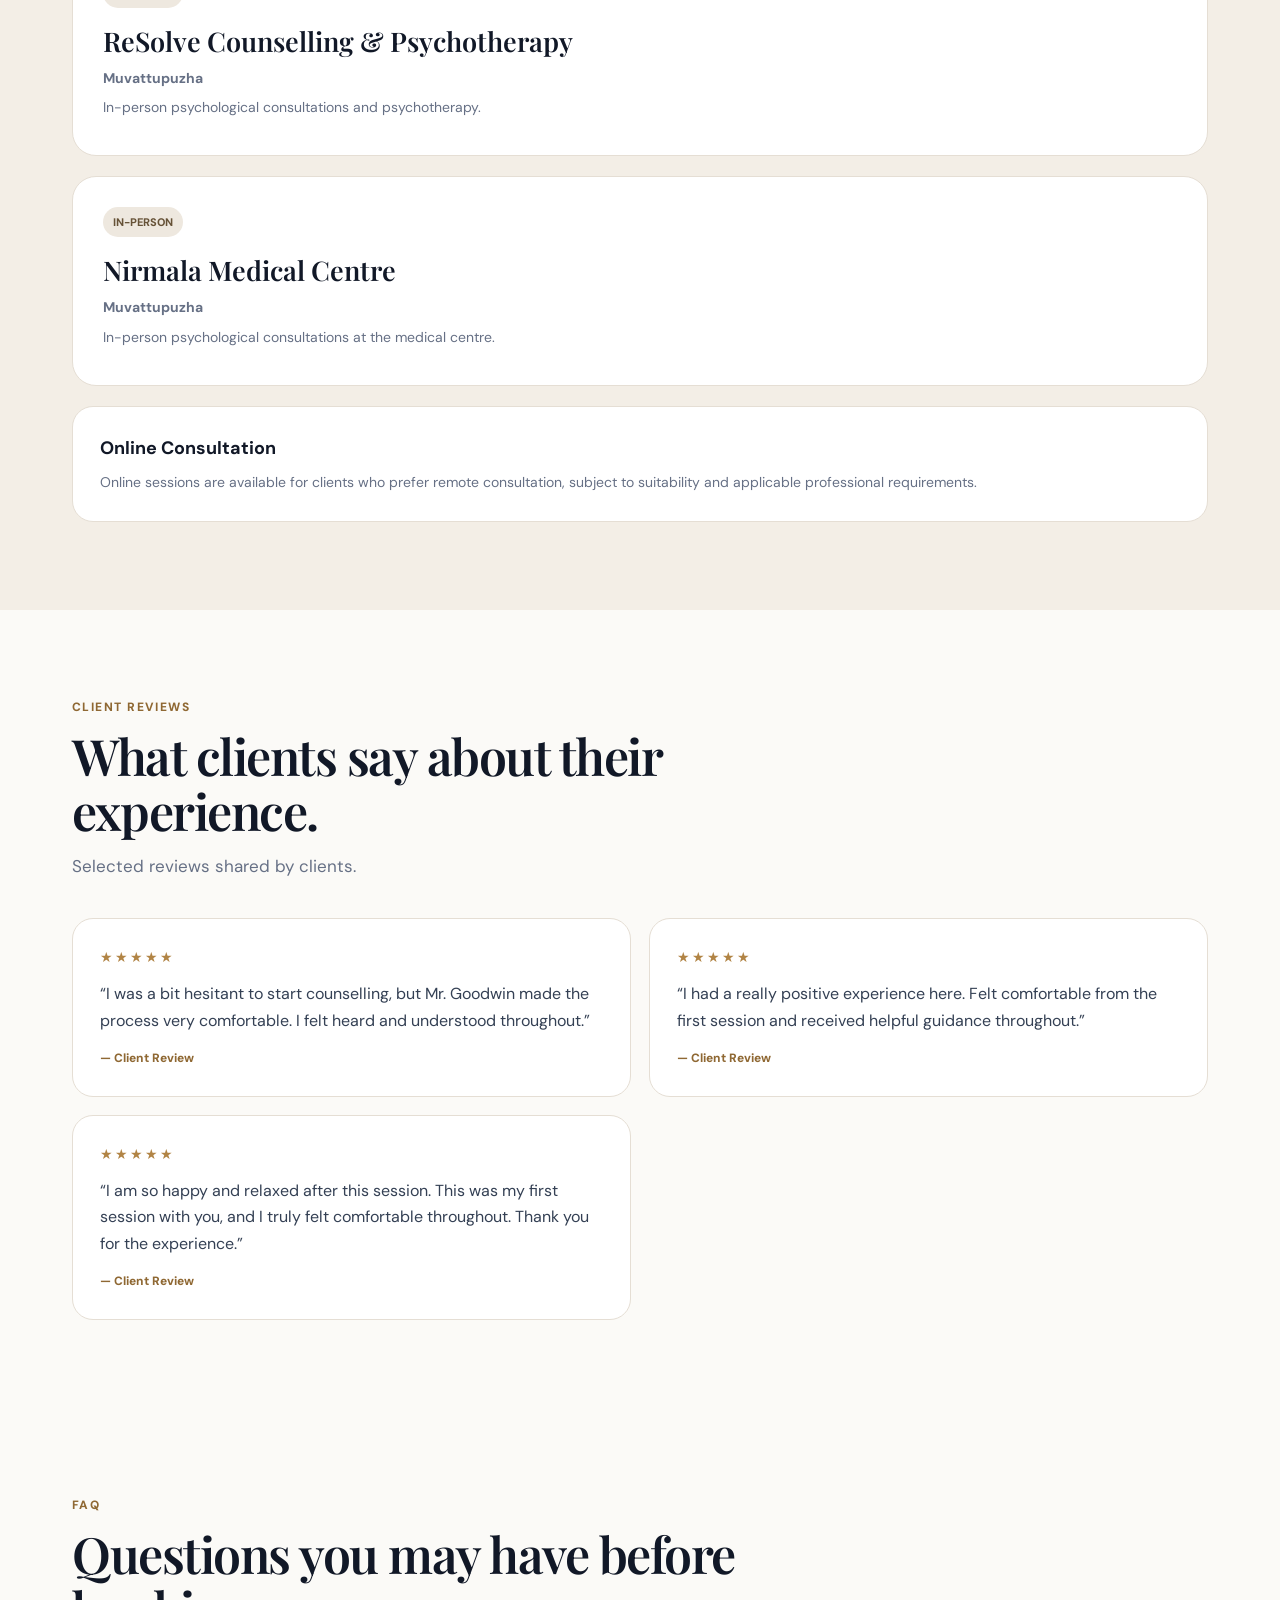
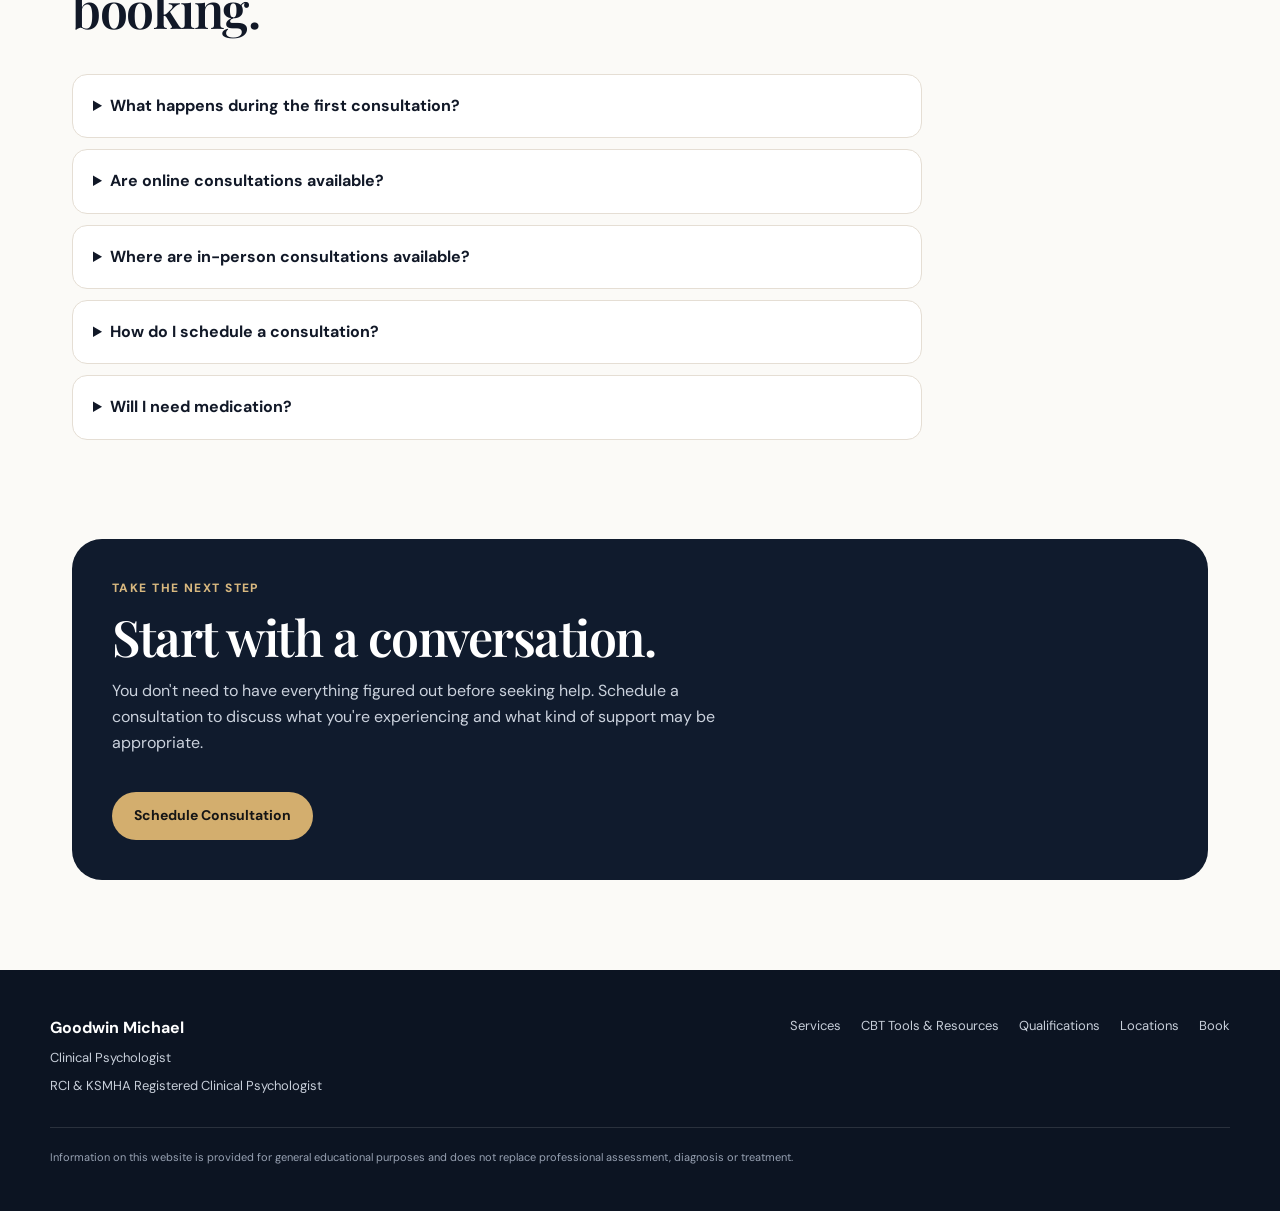
==== commit 14507868: "Add psychological assessment card to services section" ====
--- a/index.html
+++ b/index.html
@@ -998,161 +998,6 @@
           work pressure and difficult life circumstances.
         </p>
       </div>
-
-    </div>
-
-  </div>
-
-</section>
-
-<!-- QUALIFICATIONS -->
-<section id="qualifications" class="qualifications">
-
-  <div class="section">
-
-    <div class="head">
-
-      <div class="kicker">Professional Profile</div>
-
-      <h2>
-        Qualifications &amp; experience.
-      </h2>
-
-      <p class="lead">
-        Professional training and clinical experience supporting
-        psychological assessment and therapeutic work.
-      </p>
-
-    </div>
-
-    <div class="qual-grid">
-
-      <div class="qual-box">
-
-        <span class="qual-highlight">
-          QUALIFICATIONS
-        </span>
-
-        <h3>
-          Academic &amp; Professional Training
-        </h3>
-
-        <ul class="qual-list">
-          <li>B.Sc. Psychology</li>
-          <li>M.Sc. Psychology</li>
-          <li>PD Clinical Psychology (RCI)</li>
-          <li>RCI &amp; KSMHA Registered</li>
-        </ul>
-
-      </div>
-
-      <div class="qual-box">
-
-        <span class="qual-highlight">
-          EXPERIENCE
-        </span>
-
-        <h3>
-          Clinical Experience
-        </h3>
-
-        <p style="color:#667085">
-          Clinical experience across hospital, clinic and school
-          settings, with work involving psychological assessment,
-          counselling and psychotherapy for children, adolescents
-          and adults.
-        </p>
-
-        <p style="color:#667085;margin-bottom:0">
-          The focus is on practical, evidence-informed and
-          individualised psychological care.
-        </p>
-
-      </div>
-
-    </div>
-
-  </div>
-
-</section>
-
-<!-- LOCATIONS -->
-<section id="locations" class="locations">
-
-  <div class="section">
-
-    <div class="head">
-
-      <div class="kicker">Locations</div>
-
-      <h2>
-        Choose the consultation format that suits you.
-      </h2>
-
-      <p class="lead">
-        Online consultations are available, with in-person
-        consultations at both practice locations.
-      </p>
-
-    </div>
-
-    <div class="location-grid">
-
-      <div class="location">
-
-        <span class="location-tag">
-          IN-PERSON
-        </span>
-
-        <h3>
-          ReSolve Counselling &amp; Psychotherapy
-        </h3>
-
-        <p>
-          <strong>Muvattupuzha</strong>
-        </p>
-
-        <p>
-          In-person psychological consultations and psychotherapy.
-        </p>
-
-      </div>
-
-      <div class="location">
-
-        <span class="location-tag">
-          IN-PERSON
-        </span>
-
-        <h3>
-          Nirmala Medical Centre
-        </h3>
-
-        <p>
-          <strong>Muvattupuzha</strong>
-        </p>
-
-        <p>
-          In-person psychological consultations at the medical centre.
-        </p>
-
-      </div>
-
-    </div>
-
-    <div class="card" style="margin-top:20px">
-
-      <h3>
-        Online Consultation
-      </h3>
-
-      <p>
-        Online sessions are available for clients who prefer
-        remote consultation, subject to suitability and
-        applicable professional requirements.
-      </p>
-
-    </div>
       <div class="service">
         <div class="service-number">07</div>
         <h3>Psychological Assessment &amp; Diagnostics</h3>
@@ -1163,6 +1008,161 @@
         </p>
       </div>
 
+    </div>
+
+  </div>
+
+</section>
+
+<!-- QUALIFICATIONS -->
+<section id="qualifications" class="qualifications">
+
+  <div class="section">
+
+    <div class="head">
+
+      <div class="kicker">Professional Profile</div>
+
+      <h2>
+        Qualifications &amp; experience.
+      </h2>
+
+      <p class="lead">
+        Professional training and clinical experience supporting
+        psychological assessment and therapeutic work.
+      </p>
+
+    </div>
+
+    <div class="qual-grid">
+
+      <div class="qual-box">
+
+        <span class="qual-highlight">
+          QUALIFICATIONS
+        </span>
+
+        <h3>
+          Academic &amp; Professional Training
+        </h3>
+
+        <ul class="qual-list">
+          <li>B.Sc. Psychology</li>
+          <li>M.Sc. Psychology</li>
+          <li>PD Clinical Psychology (RCI)</li>
+          <li>RCI &amp; KSMHA Registered</li>
+        </ul>
+
+      </div>
+
+      <div class="qual-box">
+
+        <span class="qual-highlight">
+          EXPERIENCE
+        </span>
+
+        <h3>
+          Clinical Experience
+        </h3>
+
+        <p style="color:#667085">
+          Clinical experience across hospital, clinic and school
+          settings, with work involving psychological assessment,
+          counselling and psychotherapy for children, adolescents
+          and adults.
+        </p>
+
+        <p style="color:#667085;margin-bottom:0">
+          The focus is on practical, evidence-informed and
+          individualised psychological care.
+        </p>
+
+      </div>
+
+    </div>
+
+  </div>
+
+</section>
+
+<!-- LOCATIONS -->
+<section id="locations" class="locations">
+
+  <div class="section">
+
+    <div class="head">
+
+      <div class="kicker">Locations</div>
+
+      <h2>
+        Choose the consultation format that suits you.
+      </h2>
+
+      <p class="lead">
+        Online consultations are available, with in-person
+        consultations at both practice locations.
+      </p>
+
+    </div>
+
+    <div class="location-grid">
+
+      <div class="location">
+
+        <span class="location-tag">
+          IN-PERSON
+        </span>
+
+        <h3>
+          ReSolve Counselling &amp; Psychotherapy
+        </h3>
+
+        <p>
+          <strong>Muvattupuzha</strong>
+        </p>
+
+        <p>
+          In-person psychological consultations and psychotherapy.
+        </p>
+
+      </div>
+
+      <div class="location">
+
+        <span class="location-tag">
+          IN-PERSON
+        </span>
+
+        <h3>
+          Nirmala Medical Centre
+        </h3>
+
+        <p>
+          <strong>Muvattupuzha</strong>
+        </p>
+
+        <p>
+          In-person psychological consultations at the medical centre.
+        </p>
+
+      </div>
+
+    </div>
+
+    <div class="card" style="margin-top:20px">
+
+      <h3>
+        Online Consultation
+      </h3>
+
+      <p>
+        Online sessions are available for clients who prefer
+        remote consultation, subject to suitability and
+        applicable professional requirements.
+      </p>
+
+    </div>
+
   </div>
 
 </section>
